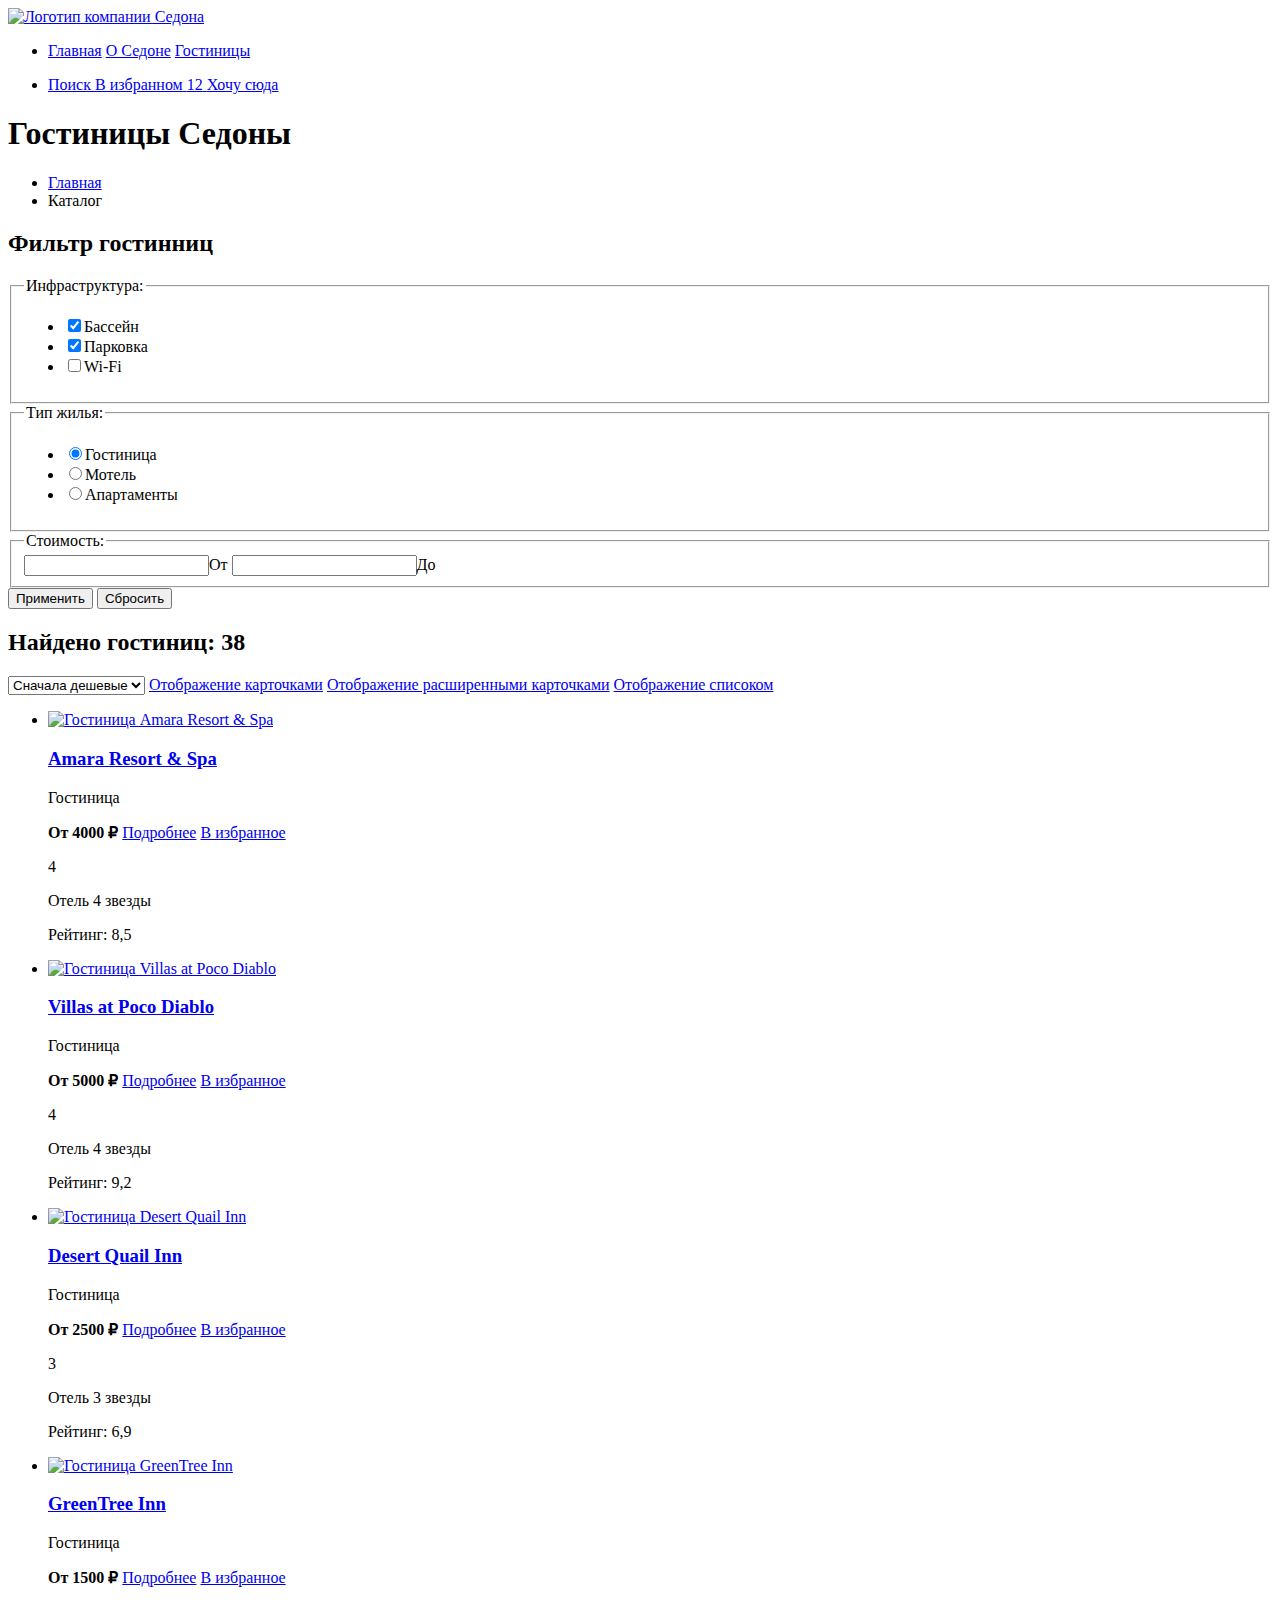
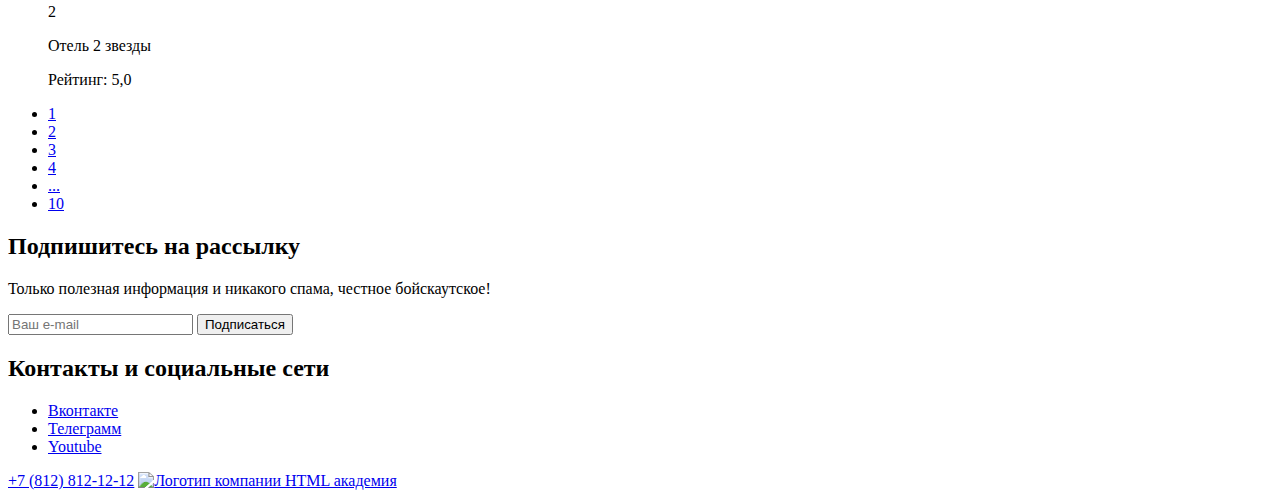
==== catalog.html @ a29f8e2c "Исправление разметки" ====
<!DOCTYPE html>
<html lang="ru">
	<head>
		<meta charset="utf-8">
		<title>Гостиницы Седона</title>
	</head>
	<body>
        <header class="page-header" data-test="header">
			<a href="index.html" class="logo">
				<img src="#" alt="Логотип компании Седона">
            </a>
			<nav class="navigation">
				<ul class="navigation-list">
					<li class="navigation-list">
						<a class="navigation-link active" href="index.html">Главная</a>
						<a class="navigation-link" href="#">О Седоне</a>
						<a class="navigation-link" href="catalog.html">Гостиницы</a>
					</li>
				</ul>

				<ul class="navigation-list">
					<li class="navigation-list">
						<a class="navigation-link" href="#">
							<span class="visually-hidden">Поиск</span>
						</a>
						<a class="navigation-link" href="#">
							<span class="visually-hidden">В избранном</span>
							<span class="count-fav">12</span>
						</a>
						<a class="navigation-link btn" href="#">Хочу сюда</a>
					</li>
				</ul>
			</nav>
		</header>

		<main class="main-inner"  data-test="main">
            <div class="inner-header">
                <h1 class="inner-header-title">Гостиницы Седоны</h1>
                <ul class="breadcrumbs">
                    <li class="breadcrumbs-item">
                        <a class="breadcrumbs-link" href="index.html">Главная</a>
                    </li>
                    <li class="breadcrumbs-item">
                        <a class="breadcrumbs-link">Каталог</a>
                    </li>
                </ul>
            </div>

            <section class="filter" data-test="filter">
                <h2 class="visually-hidden">Фильтр гостинниц</h2>
                <form class="catalog-filter" action="https://echo.htmlacademy.ru/" method="get">
                    <fieldset class="catalog-filter-group">
                        <legend class="catalog-filter-title">Инфраструктура:</legend>
                        <ul class="catalog-filter-list">
                            <li class="catalog-filter-item">
                                <label class="control">
                                    <input type="checkbox" class="control-input" checked name="pool">Бассейн
                                </label>
                            </li>
                            <li class="catalog-filter-item">
                                <label class="control">
                                    <input type="checkbox" class="control-input" checked name="parking">Парковка
                                </label>
                            </li>
                            <li class="catalog-filter-item">
                                <label class="control">
                                    <input type="checkbox" class="control-input"  name="wifi">Wi-Fi
                                </label>
                            </li>
                        </ul>

                    </fieldset>

                    <fieldset class="catalog-filter-group">
                        <legend class="catalog-filter-title">Тип жилья:</legend>
                        <ul class="catalog-filter-list">
                            <li class="catalog-filter-item">
                                <label class="control">
                                    <input type="radio" class="control-input" checked name="type">Гостиница
                                </label>
                            </li>
                            <li class="catalog-filter-item">
                                <label class="control">
                                    <input type="radio" class="control-input" name="type">Мотель
                                </label>
                            </li>
                            <li class="catalog-filter-item">
                                <label class="control">
                                    <input type="radio" class="control-input" name="type">Апартаменты
                                </label>
                            </li>
                        </ul>

                    </fieldset>

                    <fieldset class="catalog-filter-group">
                        <legend class="catalog-filter-title">Стоимость:</legend>
                        <label class="control">
                            <input type="number" class="control-input" name="price_from">От
                        </label>
                        <label class="control">
                            <input type="number" class="control-input" name="price_to">До
                        </label>
                    </fieldset>

                    <button class="btn btn-filter" type="submit">Применить</button>
                    <button class="btn reset" type="reset" >Сбросить</button>
                </form>
            </section>

            <section class="product-list" data-test="catalog">
                <h2>Найдено гостиниц: <span>38</span></h2>
                <select class="sort-product" aria-label="Сортировка">
                    <option value="cheap">Сначала дешевые</option>
                    <option value="expensive">Сначала дорогие</option>
                    <option value="popular">Популярные</option>
                </select>

                <a href="#" class="btn plate"><span class="visually-hidden">Отображение карточками</span></a>
                <a href="#" class="btn plate-list"><span class="visually-hidden">Отображение расширенными карточками</span></a>
                <a href="#" class="btn list"><span class="visually-hidden">Отображение списоком</span></a>


                <ul class="product-list">

                    <li class="product-card">
                        <a class="product-link-image" tabindex="-1" href="#">
                            <img class="product-card-image" src="#" alt="Гостиница Amara Resort & Spa">
                        </a>
                        <a class="product-link-title" tabindex="-1" href="#">
                            <h3 class="product-card-title">Amara Resort & Spa</h3>
                        </a>
                        <p>Гостиница</p>
                        <b class="product-card-price">От 4000 ₽</b>
                        <a class="product-link" href="#">Подробнее</a>
                        <a class="product-link-fav" href="#">В избранное</a>
                        <div class="stars">
                            <p class="star-rating">4</p>
                            <span class="visually-hidden">Отель 4 звезды</span>
                        </div>
                        <p class="card-rating">Рейтинг: 8,5</p>
                    </li>

                    <li class="product-card">
                        <a class="product-link-image" tabindex="-1" href="#">
                            <img class="product-card-image" src="#" alt="Гостиница Villas at Poco Diablo">
                        </a>
                        <a class="product-link-title" tabindex="-1" href="#">
                            <h3 class="product-card-title">Villas at Poco Diablo</h3>
                        </a>
                        <p>Гостиница</p>
                        <b class="product-card-price">От 5000 ₽</b>
                        <a class="product-link" href="#">Подробнее</a>
                        <a class="product-link-fav" href="#">В избранное</a>
                        <div class="stars">
                            <p class="star-rating">4</p>
                            <span class="visually-hidden">Отель 4 звезды</span>
                        </div>
                        <p class="card-rating">Рейтинг: 9,2</p>
                    </li>

                    <li class="product-card">
                        <a class="product-link-image" tabindex="-1" href="#">
                            <img class="product-card-image" src="#" alt="Гостиница Desert Quail Inn">
                        </a>
                        <a class="product-link-title" tabindex="-1" href="#">
                            <h3 class="product-card-title">Desert Quail Inn</h3>
                        </a>
                        <p>Гостиница</p>
                        <b class="product-card-price">От 2500 ₽</b>
                        <a class="product-link" href="#">Подробнее</a>
                        <a class="product-link-fav" href="#">В избранное</a>
                        <div class="stars">
                            <p class="star-rating">3</p>
                            <span class="visually-hidden">Отель 3 звезды</span>
                        </div>
                        <p class="card-rating">Рейтинг: 6,9</p>
                    </li>

                    <li class="product-card">
                        <a class="product-link-image" tabindex="-1" href="#">
                            <img class="product-card-image" src="#" alt="Гостиница GreenTree Inn">
                        </a>
                        <a class="product-link-title" tabindex="-1" href="#">
                            <h3 class="product-card-title">GreenTree Inn</h3>
                        </a>
                        <p>Гостиница</p>
                        <b class="product-card-price">От 1500 ₽</b>
                        <a class="product-link" href="#">Подробнее</a>
                        <a class="product-link-fav" href="#">В избранное</a>
                        <div class="stars">
                            <p class="star-rating">2</p>
                            <span class="visually-hidden">Отель 2 звезды</span>
                        </div>
                        <p class="card-rating">Рейтинг: 5,0</p>
                    </li>

                </ul>

                <ul class="pagination">
                    <li class="pagination-item first-page current">
                        <a class="pagination-link" href="#">1</a>
                    </li>
                    <li class="pagination-item">
                        <a class="pagination-link" href="#">2</a>
                    </li>
                    <li class="pagination-item">
                        <a class="pagination-link" href="#">3</a>
                    </li>
                    <li class="pagination-item">
                        <a class="pagination-link" href="#">4</a>
                    </li>
                    <li class="pagination-item dot">
                        <a class="pagination-link" href="#">...</a>
                    </li>
                    <li class="pagination-item last-page">
                        <a class="pagination-link" href="#">10</a>
                    </li>
                </ul>

            </section>
            <section class="subscribe"  data-test="subscribe">
				<h2 class="subscribe-title">Подпишитесь на рассылку</h2>
				<p class="subscribe-text">Только полезная информация и никакого спама, честное бойскаутское!</p>
				<form action="https://echo.htmlacademy.ru/" class="subscribe-form" method="post">
					<p class="subscribe-form-email">
						<input type="email" name="email" placeholder="Ваш e-mail">
						<button class="btn" type="submit">Подписаться</button>
					</p>
				</form>
			</section>
		</main>
		<footer class="page-footer"  data-test="footer">
			<h2 class="visually-hidden">Контакты и социальные сети</h2>
			<ul class="footer-social-list">
				<li class="footer-social-item">
					<a href="https://vk.com/htmlacademy"><span class="visually-hidden">Вконтакте</span></a>
				</li>
				<li class="footer-social-item">
					<a href="https://t.me/htmlacademy"><span class="visually-hidden">Телеграмм</span></a>
				</li>
				<li class="footer-social-item">
					<a href="https://www.youtube.com/user/htmlacademyru"><span class="visually-hidden">Youtube</span></a>
				</li>
			</ul>
			<a class="footer-phone" href="tel:+78128121212">+7 (812) 812-12-12</a>
			<a class="footer-dev" href="https://htmlacademy.ru/" target="_blank"><img src="logo_company.png" alt="Логотип компании HTML академия"></a>
		</footer>
	</body>
</html>
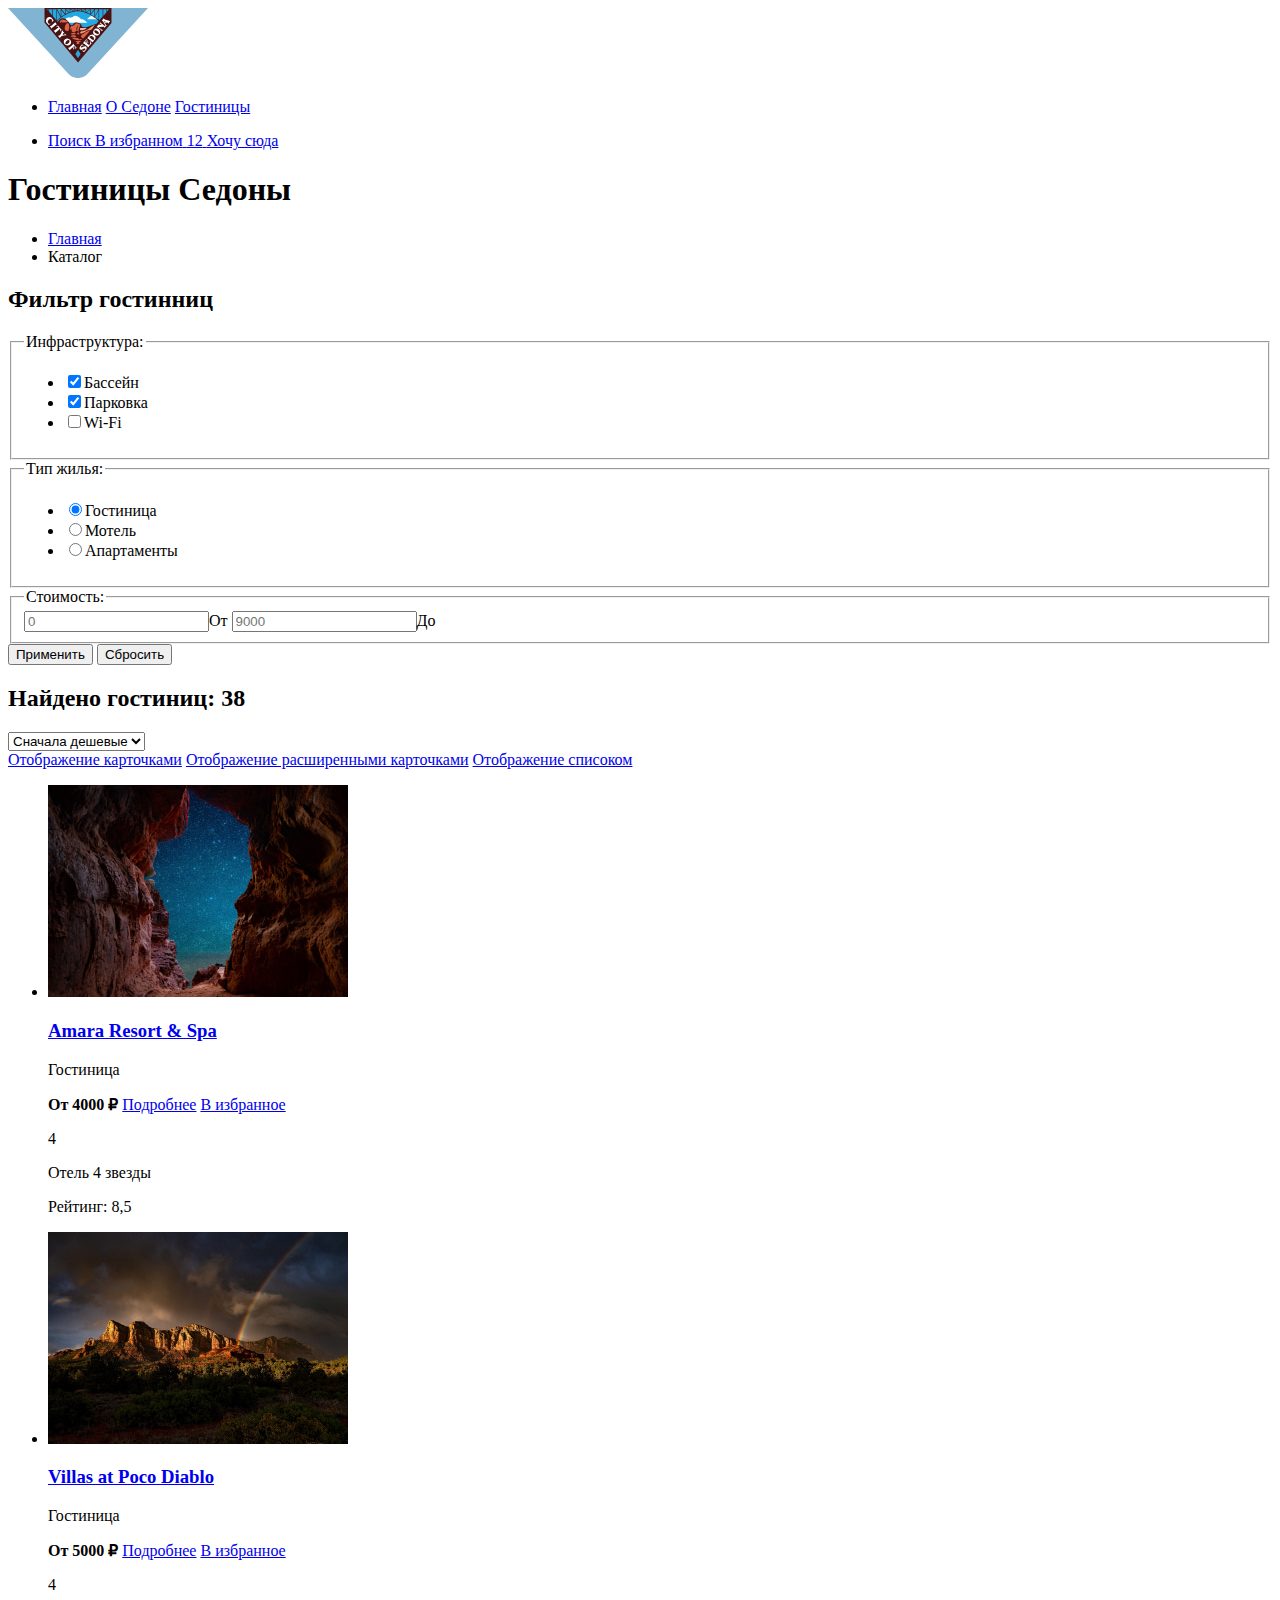
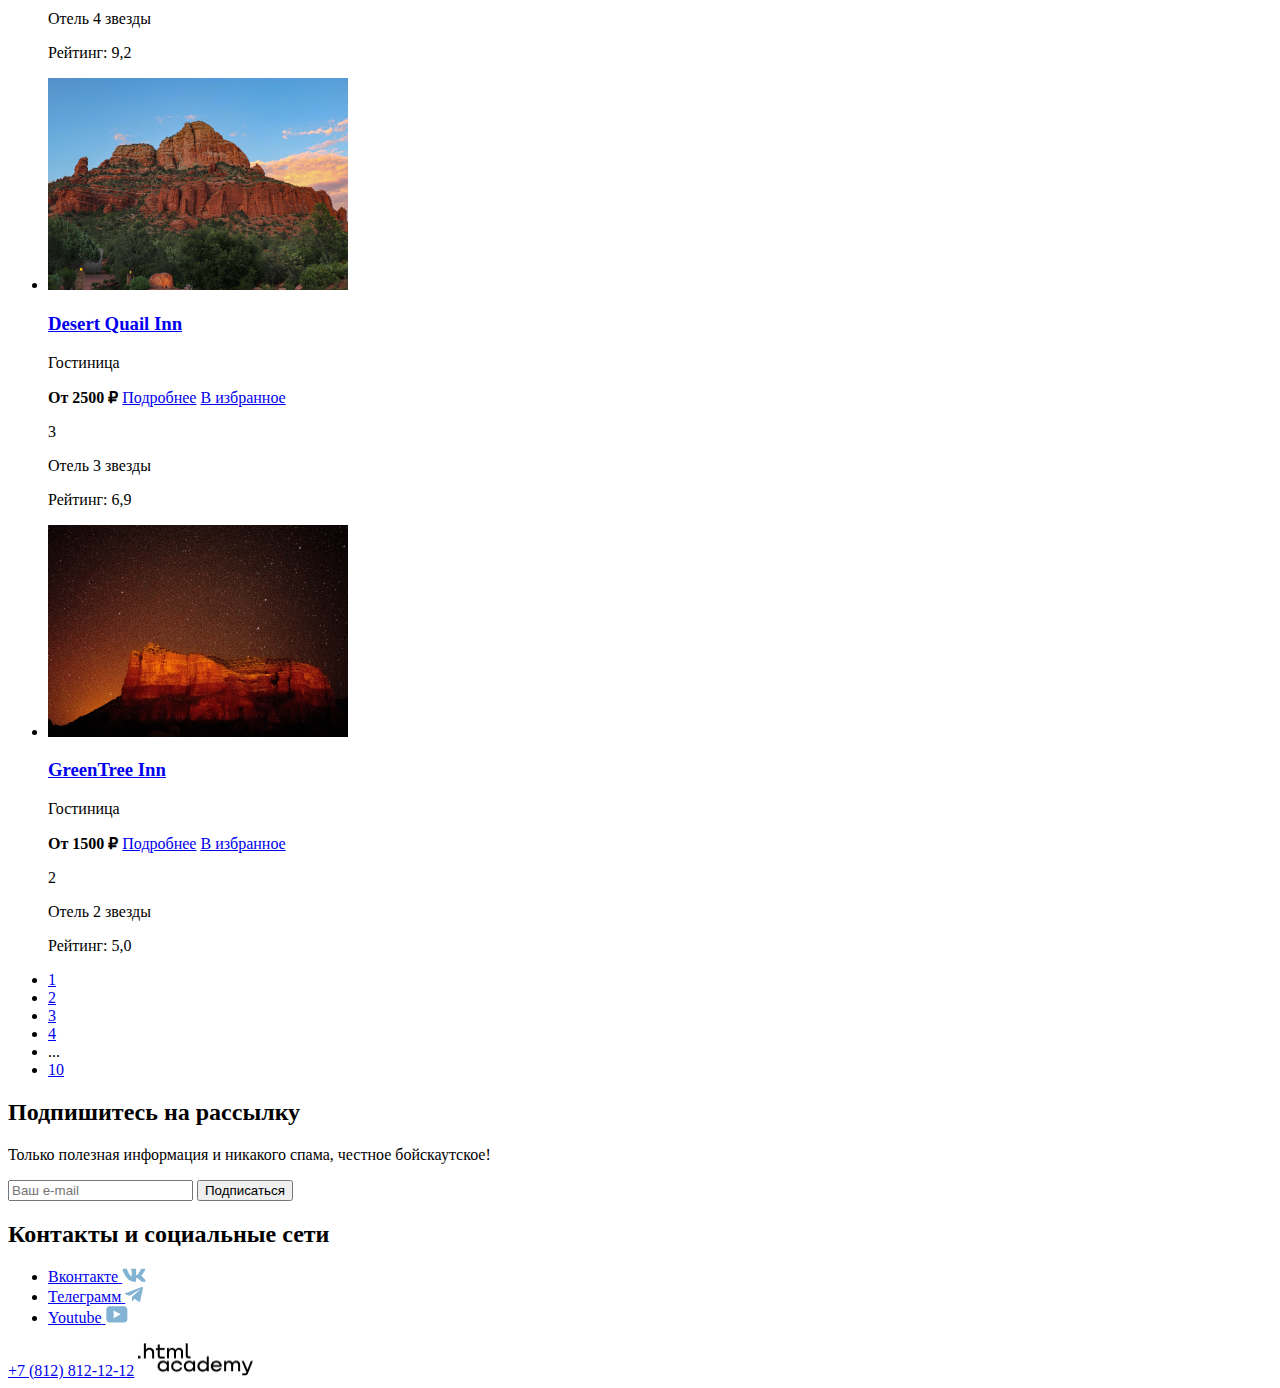
==== commit e8d76d89: "Добавляет графику в проект" ====
--- a/catalog.html
+++ b/catalog.html
@@ -7,14 +7,14 @@
 	<body>
         <header class="page-header" data-test="header">
 			<a href="index.html" class="logo">
-				<img src="#" alt="Логотип компании Седона">
+				<img src="images/logo.svg" width="140" height="70" alt="Логотип компании Седона">
             </a>
 			<nav class="navigation">
 				<ul class="navigation-list">
 					<li class="navigation-list">
 						<a class="navigation-link active" href="index.html">Главная</a>
 						<a class="navigation-link" href="#">О Седоне</a>
-						<a class="navigation-link" href="catalog.html">Гостиницы</a>
+						<a class="navigation-link" aria-current="page" href="catalog.html">Гостиницы</a>
 					</li>
 				</ul>
 
@@ -96,10 +96,10 @@
                     <fieldset class="catalog-filter-group">
                         <legend class="catalog-filter-title">Стоимость:</legend>
                         <label class="control">
-                            <input type="number" class="control-input" name="price_from">От
+                            <input type="number" class="control-input" name="price_from" placeholder="0">От
                         </label>
                         <label class="control">
-                            <input type="number" class="control-input" name="price_to">До
+                            <input type="number" class="control-input" name="price_to" placeholder="9000">До
                         </label>
                     </fieldset>
 
@@ -116,83 +116,86 @@
                     <option value="popular">Популярные</option>
                 </select>
 
-                <a href="#" class="btn plate"><span class="visually-hidden">Отображение карточками</span></a>
-                <a href="#" class="btn plate-list"><span class="visually-hidden">Отображение расширенными карточками</span></a>
-                <a href="#" class="btn list"><span class="visually-hidden">Отображение списоком</span></a>
-
-
-                <ul class="product-list">
-
-                    <li class="product-card">
-                        <a class="product-link-image" tabindex="-1" href="#">
-                            <img class="product-card-image" src="#" alt="Гостиница Amara Resort & Spa">
-                        </a>
-                        <a class="product-link-title" tabindex="-1" href="#">
-                            <h3 class="product-card-title">Amara Resort & Spa</h3>
-                        </a>
-                        <p>Гостиница</p>
-                        <b class="product-card-price">От 4000 ₽</b>
-                        <a class="product-link" href="#">Подробнее</a>
-                        <a class="product-link-fav" href="#">В избранное</a>
+                <div class="catalog-view">
+                    <a href="#" class="btn plate view-selected"><span class="visually-hidden">Отображение карточками</span></a>
+                    <a href="#" class="btn plate-list"><span class="visually-hidden">Отображение расширенными карточками</span></a>
+                    <a href="#" class="btn list"><span class="visually-hidden">Отображение списоком</span></a>
+                </div>
+
+
+
+                <ul class="hotel-list">
+
+                    <li class="hotel-card">
+                        <a class="hotel-link-image" tabindex="-1" href="#">
+                            <img class="hotel-card-image" src="images/hotels/hotel-1.jpg" width="300" height="212" alt="Гостиница Amara Resort & Spa">
+                        </a>
+                        <a class="hotel-link-title" tabindex="-1" href="#">
+                            <h3 class="hotel-card-title">Amara Resort & Spa</h3>
+                        </a>
+                        <p>Гостиница</p>
+                        <b class="hotel-card-price">От 4000 ₽</b>
+                        <a class="hotel-link" href="#">Подробнее</a>
+                        <a class="hotel-link-fav" href="#">В избранное</a>
                         <div class="stars">
                             <p class="star-rating">4</p>
                             <span class="visually-hidden">Отель 4 звезды</span>
                         </div>
-                        <p class="card-rating">Рейтинг: 8,5</p>
-                    </li>
-
-                    <li class="product-card">
-                        <a class="product-link-image" tabindex="-1" href="#">
-                            <img class="product-card-image" src="#" alt="Гостиница Villas at Poco Diablo">
-                        </a>
-                        <a class="product-link-title" tabindex="-1" href="#">
-                            <h3 class="product-card-title">Villas at Poco Diablo</h3>
-                        </a>
-                        <p>Гостиница</p>
-                        <b class="product-card-price">От 5000 ₽</b>
-                        <a class="product-link" href="#">Подробнее</a>
-                        <a class="product-link-fav" href="#">В избранное</a>
+                        <p class="hotel-rating">Рейтинг: 8,5</p>
+                    </li>
+
+                    <li class="hotel-card">
+                        <a class="hotel-link-image" tabindex="-1" href="#">
+                            <img class="hotel-card-image" src="images/hotels/hotel-2.jpg" width="300" height="212" alt="Гостиница Villas at Poco Diablo">
+                        </a>
+                        <a class="hotel-link-title" tabindex="-1" href="#">
+                            <h3 class="hotel-card-title">Villas at Poco Diablo</h3>
+                        </a>
+                        <p>Гостиница</p>
+                        <b class="hotel-card-price">От 5000 ₽</b>
+                        <a class="hotel-link" href="#">Подробнее</a>
+                        <a class="hotel-link-fav" href="#">В избранное</a>
                         <div class="stars">
                             <p class="star-rating">4</p>
                             <span class="visually-hidden">Отель 4 звезды</span>
                         </div>
-                        <p class="card-rating">Рейтинг: 9,2</p>
-                    </li>
-
-                    <li class="product-card">
-                        <a class="product-link-image" tabindex="-1" href="#">
-                            <img class="product-card-image" src="#" alt="Гостиница Desert Quail Inn">
-                        </a>
-                        <a class="product-link-title" tabindex="-1" href="#">
-                            <h3 class="product-card-title">Desert Quail Inn</h3>
-                        </a>
-                        <p>Гостиница</p>
-                        <b class="product-card-price">От 2500 ₽</b>
-                        <a class="product-link" href="#">Подробнее</a>
-                        <a class="product-link-fav" href="#">В избранное</a>
+                        <p class="hotel-rating">Рейтинг: 9,2</p>
+                    </li>
+
+                    <li class="hotel-card">
+                        <a class="hotel-link-image" tabindex="-1" href="#">
+                            <img class="hotel-card-image" src="images/hotels/hotel-3.jpg" width="300" height="212" alt="Гостиница Desert Quail Inn">
+                        </a>
+                        <a class="hotel-link-title" tabindex="-1" href="#">
+                            <h3 class="hotel-card-title">Desert Quail Inn</h3>
+                        </a>
+                        <p>Гостиница</p>
+                        <b class="hotel-card-price">От 2500 ₽</b>
+                        <a class="hotel-link" href="#">Подробнее</a>
+                        <a class="hotel-link-fav" href="#">В избранное</a>
                         <div class="stars">
                             <p class="star-rating">3</p>
                             <span class="visually-hidden">Отель 3 звезды</span>
                         </div>
-                        <p class="card-rating">Рейтинг: 6,9</p>
-                    </li>
-
-                    <li class="product-card">
-                        <a class="product-link-image" tabindex="-1" href="#">
-                            <img class="product-card-image" src="#" alt="Гостиница GreenTree Inn">
-                        </a>
-                        <a class="product-link-title" tabindex="-1" href="#">
-                            <h3 class="product-card-title">GreenTree Inn</h3>
-                        </a>
-                        <p>Гостиница</p>
-                        <b class="product-card-price">От 1500 ₽</b>
-                        <a class="product-link" href="#">Подробнее</a>
-                        <a class="product-link-fav" href="#">В избранное</a>
+                        <p class="hotel-rating">Рейтинг: 6,9</p>
+                    </li>
+
+                    <li class="hotel-card">
+                        <a class="hotel-link-image" tabindex="-1" href="#">
+                            <img class="hotel-card-image" src="images/hotels/hotel-4.jpg" width="300" height="212" alt="Гостиница GreenTree Inn">
+                        </a>
+                        <a class="hotel-link-title" tabindex="-1" href="#">
+                            <h3 class="hotel-card-title">GreenTree Inn</h3>
+                        </a>
+                        <p>Гостиница</p>
+                        <b class="hotel-card-price">От 1500 ₽</b>
+                        <a class="hotel-link" href="#">Подробнее</a>
+                        <a class="hotel-link-fav" href="#">В избранное</a>
                         <div class="stars">
                             <p class="star-rating">2</p>
                             <span class="visually-hidden">Отель 2 звезды</span>
                         </div>
-                        <p class="card-rating">Рейтинг: 5,0</p>
+                        <p class="hotel-rating">Рейтинг: 5,0</p>
                     </li>
 
                 </ul>
@@ -211,7 +214,7 @@
                         <a class="pagination-link" href="#">4</a>
                     </li>
                     <li class="pagination-item dot">
-                        <a class="pagination-link" href="#">...</a>
+                        <a class="pagination-link" tabindex="-1">...</a>
                     </li>
                     <li class="pagination-item last-page">
                         <a class="pagination-link" href="#">10</a>
@@ -223,28 +226,39 @@
 				<h2 class="subscribe-title">Подпишитесь на рассылку</h2>
 				<p class="subscribe-text">Только полезная информация и никакого спама, честное бойскаутское!</p>
 				<form action="https://echo.htmlacademy.ru/" class="subscribe-form" method="post">
-					<p class="subscribe-form-email">
+					<label class="subscribe-form-email">
 						<input type="email" name="email" placeholder="Ваш e-mail">
-						<button class="btn" type="submit">Подписаться</button>
-					</p>
+                    </label>
+                    <button class="btn" type="submit">Подписаться</button>
 				</form>
 			</section>
 		</main>
 		<footer class="page-footer"  data-test="footer">
 			<h2 class="visually-hidden">Контакты и социальные сети</h2>
-			<ul class="footer-social-list">
-				<li class="footer-social-item">
-					<a href="https://vk.com/htmlacademy"><span class="visually-hidden">Вконтакте</span></a>
+			<ul class="social-list">
+				<li class="social-item">
+					<a href="https://vk.com/htmlacademy">
+                        <span class="visually-hidden">Вконтакте</span>
+                        <img src="images/vk.svg" width="24" height="14">
+                    </a>
 				</li>
-				<li class="footer-social-item">
-					<a href="https://t.me/htmlacademy"><span class="visually-hidden">Телеграмм</span></a>
+				<li class="social-item">
+					<a href="https://t.me/htmlacademy">
+                        <span class="visually-hidden">Телеграмм</span>
+                        <img src="images/tg.svg" width="18" height="16">
+                    </a>
 				</li>
-				<li class="footer-social-item">
-					<a href="https://www.youtube.com/user/htmlacademyru"><span class="visually-hidden">Youtube</span></a>
+				<li class="social-item">
+					<a href="https://www.youtube.com/user/htmlacademyru">
+                        <span class="visually-hidden">Youtube</span>
+                        <img src="images/yt.svg" width="22" height="17">
+                    </a>
 				</li>
 			</ul>
-			<a class="footer-phone" href="tel:+78128121212">+7 (812) 812-12-12</a>
-			<a class="footer-dev" href="https://htmlacademy.ru/" target="_blank"><img src="logo_company.png" alt="Логотип компании HTML академия"></a>
+			<a class="phone" href="tel:+78128121212">+7 (812) 812-12-12</a>
+			<a class="dev-company" href="https://htmlacademy.ru/" target="_blank">
+                <img src="images/academy-logo.png" width="115" height="33" alt="Логотип компании HTML академия">
+            </a>
 		</footer>
 	</body>
 </html>
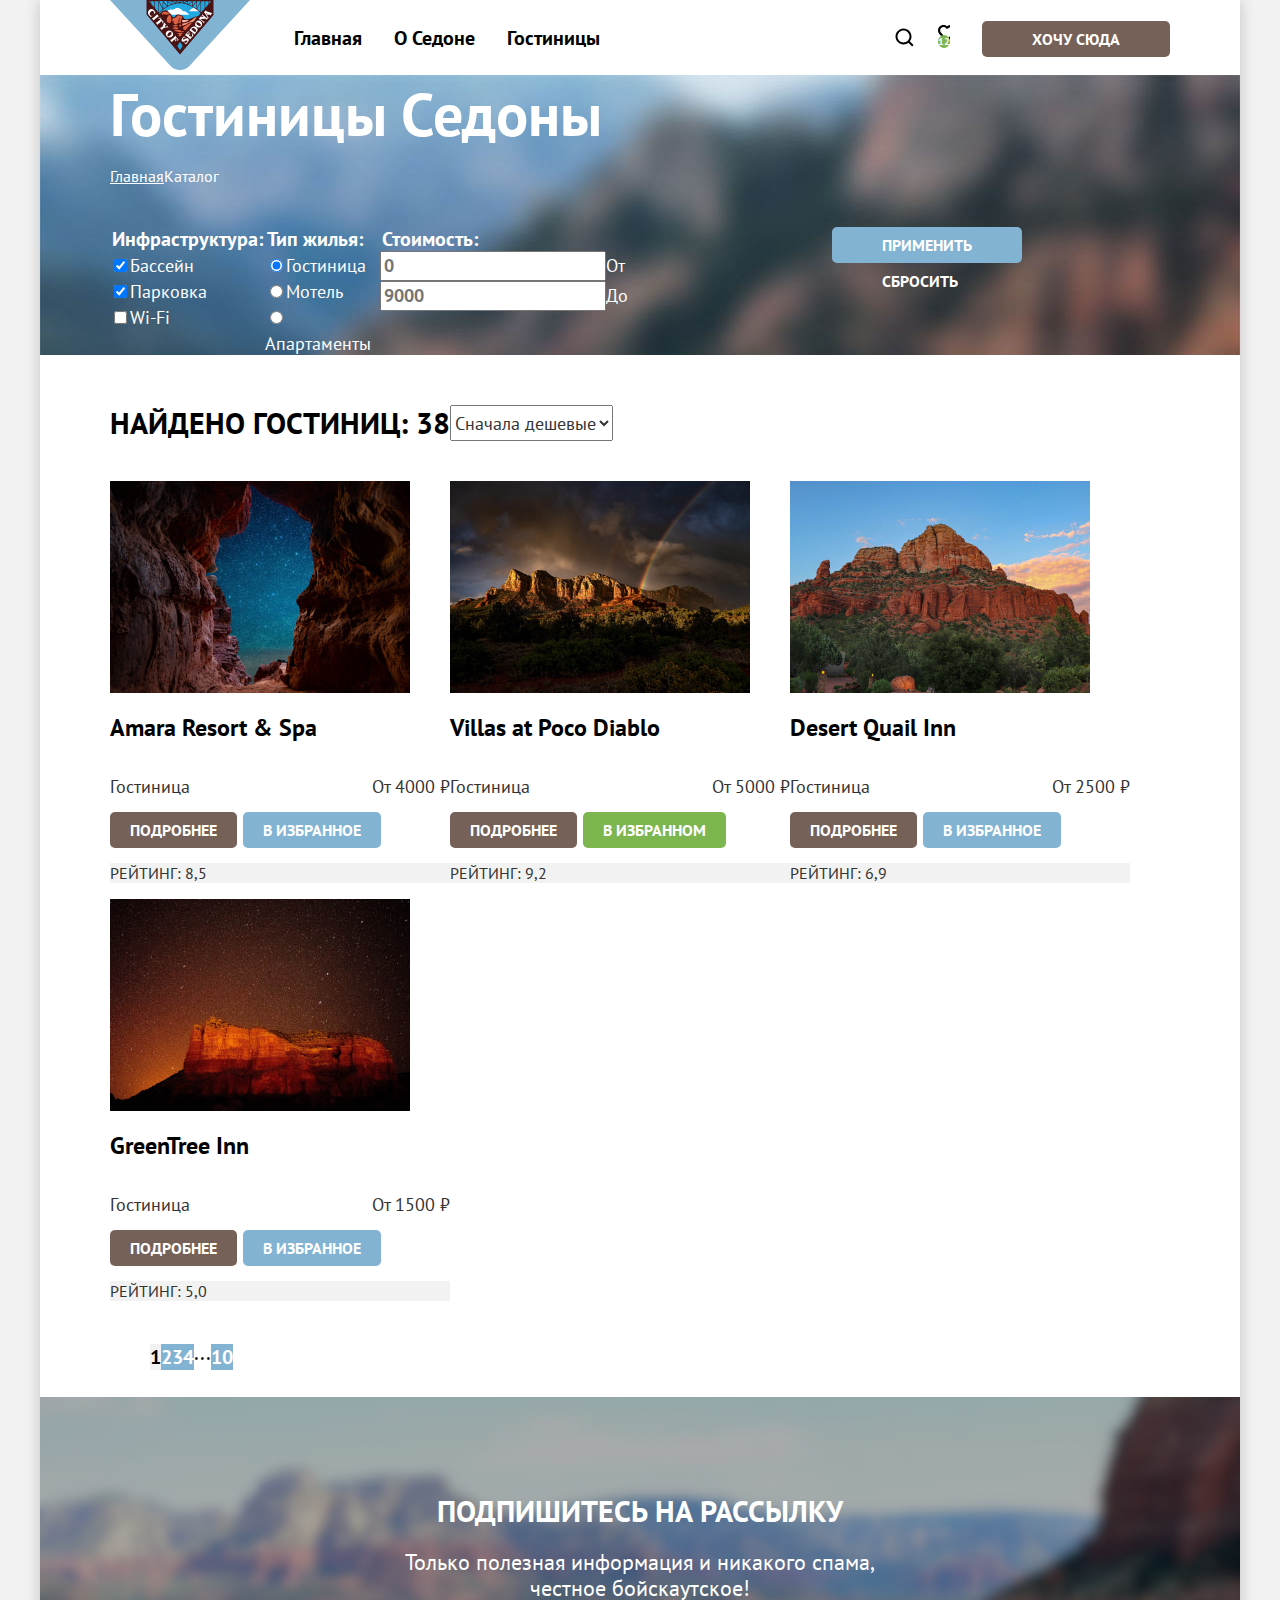
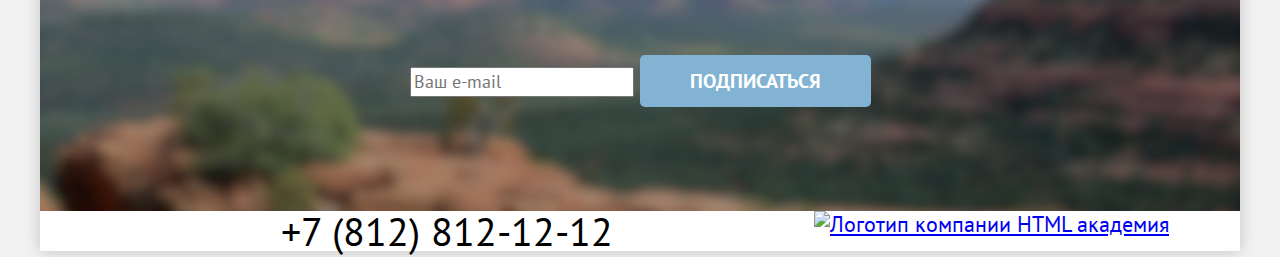
==== commit 6ab468c6: "Начальная сетка страницы каталога" ====
--- a/catalog.html
+++ b/catalog.html
@@ -3,262 +3,290 @@
 	<head>
 		<meta charset="utf-8">
 		<title>Гостиницы Седона</title>
+		<link rel="stylesheet" href="styles/styles.css">
 	</head>
 	<body>
-        <header class="page-header" data-test="header">
-			<a href="index.html" class="logo">
-				<img src="images/logo.svg" width="140" height="70" alt="Логотип компании Седона">
-            </a>
-			<nav class="navigation">
-				<ul class="navigation-list">
-					<li class="navigation-list">
-						<a class="navigation-link active" href="index.html">Главная</a>
-						<a class="navigation-link" href="#">О Седоне</a>
-						<a class="navigation-link" aria-current="page" href="catalog.html">Гостиницы</a>
-					</li>
-				</ul>
-
-				<ul class="navigation-list">
-					<li class="navigation-list">
-						<a class="navigation-link" href="#">
-							<span class="visually-hidden">Поиск</span>
-						</a>
-						<a class="navigation-link" href="#">
-							<span class="visually-hidden">В избранном</span>
-							<span class="count-fav">12</span>
-						</a>
-						<a class="navigation-link btn" href="#">Хочу сюда</a>
-					</li>
-				</ul>
-			</nav>
-		</header>
-
-		<main class="main-inner"  data-test="main">
-            <div class="inner-header">
-                <h1 class="inner-header-title">Гостиницы Седоны</h1>
-                <ul class="breadcrumbs">
-                    <li class="breadcrumbs-item">
-                        <a class="breadcrumbs-link" href="index.html">Главная</a>
-                    </li>
-                    <li class="breadcrumbs-item">
-                        <a class="breadcrumbs-link">Каталог</a>
-                    </li>
-                </ul>
-            </div>
-
-            <section class="filter" data-test="filter">
-                <h2 class="visually-hidden">Фильтр гостинниц</h2>
-                <form class="catalog-filter" action="https://echo.htmlacademy.ru/" method="get">
-                    <fieldset class="catalog-filter-group">
-                        <legend class="catalog-filter-title">Инфраструктура:</legend>
-                        <ul class="catalog-filter-list">
-                            <li class="catalog-filter-item">
-                                <label class="control">
-                                    <input type="checkbox" class="control-input" checked name="pool">Бассейн
-                                </label>
-                            </li>
-                            <li class="catalog-filter-item">
-                                <label class="control">
-                                    <input type="checkbox" class="control-input" checked name="parking">Парковка
-                                </label>
-                            </li>
-                            <li class="catalog-filter-item">
-                                <label class="control">
-                                    <input type="checkbox" class="control-input"  name="wifi">Wi-Fi
-                                </label>
-                            </li>
-                        </ul>
-
-                    </fieldset>
-
-                    <fieldset class="catalog-filter-group">
-                        <legend class="catalog-filter-title">Тип жилья:</legend>
-                        <ul class="catalog-filter-list">
-                            <li class="catalog-filter-item">
-                                <label class="control">
-                                    <input type="radio" class="control-input" checked name="type">Гостиница
-                                </label>
-                            </li>
-                            <li class="catalog-filter-item">
-                                <label class="control">
-                                    <input type="radio" class="control-input" name="type">Мотель
-                                </label>
-                            </li>
-                            <li class="catalog-filter-item">
-                                <label class="control">
-                                    <input type="radio" class="control-input" name="type">Апартаменты
-                                </label>
-                            </li>
-                        </ul>
-
-                    </fieldset>
-
-                    <fieldset class="catalog-filter-group">
-                        <legend class="catalog-filter-title">Стоимость:</legend>
-                        <label class="control">
-                            <input type="number" class="control-input" name="price_from" placeholder="0">От
-                        </label>
-                        <label class="control">
-                            <input type="number" class="control-input" name="price_to" placeholder="9000">До
-                        </label>
-                    </fieldset>
-
-                    <button class="btn btn-filter" type="submit">Применить</button>
-                    <button class="btn reset" type="reset" >Сбросить</button>
-                </form>
-            </section>
-
-            <section class="product-list" data-test="catalog">
-                <h2>Найдено гостиниц: <span>38</span></h2>
-                <select class="sort-product" aria-label="Сортировка">
-                    <option value="cheap">Сначала дешевые</option>
-                    <option value="expensive">Сначала дорогие</option>
-                    <option value="popular">Популярные</option>
-                </select>
-
-                <div class="catalog-view">
-                    <a href="#" class="btn plate view-selected"><span class="visually-hidden">Отображение карточками</span></a>
-                    <a href="#" class="btn plate-list"><span class="visually-hidden">Отображение расширенными карточками</span></a>
-                    <a href="#" class="btn list"><span class="visually-hidden">Отображение списоком</span></a>
-                </div>
-
-
-
-                <ul class="hotel-list">
-
-                    <li class="hotel-card">
-                        <a class="hotel-link-image" tabindex="-1" href="#">
-                            <img class="hotel-card-image" src="images/hotels/hotel-1.jpg" width="300" height="212" alt="Гостиница Amara Resort & Spa">
-                        </a>
-                        <a class="hotel-link-title" tabindex="-1" href="#">
-                            <h3 class="hotel-card-title">Amara Resort & Spa</h3>
-                        </a>
-                        <p>Гостиница</p>
-                        <b class="hotel-card-price">От 4000 ₽</b>
-                        <a class="hotel-link" href="#">Подробнее</a>
-                        <a class="hotel-link-fav" href="#">В избранное</a>
-                        <div class="stars">
-                            <p class="star-rating">4</p>
-                            <span class="visually-hidden">Отель 4 звезды</span>
-                        </div>
-                        <p class="hotel-rating">Рейтинг: 8,5</p>
-                    </li>
-
-                    <li class="hotel-card">
-                        <a class="hotel-link-image" tabindex="-1" href="#">
-                            <img class="hotel-card-image" src="images/hotels/hotel-2.jpg" width="300" height="212" alt="Гостиница Villas at Poco Diablo">
-                        </a>
-                        <a class="hotel-link-title" tabindex="-1" href="#">
-                            <h3 class="hotel-card-title">Villas at Poco Diablo</h3>
-                        </a>
-                        <p>Гостиница</p>
-                        <b class="hotel-card-price">От 5000 ₽</b>
-                        <a class="hotel-link" href="#">Подробнее</a>
-                        <a class="hotel-link-fav" href="#">В избранное</a>
-                        <div class="stars">
-                            <p class="star-rating">4</p>
-                            <span class="visually-hidden">Отель 4 звезды</span>
-                        </div>
-                        <p class="hotel-rating">Рейтинг: 9,2</p>
-                    </li>
-
-                    <li class="hotel-card">
-                        <a class="hotel-link-image" tabindex="-1" href="#">
-                            <img class="hotel-card-image" src="images/hotels/hotel-3.jpg" width="300" height="212" alt="Гостиница Desert Quail Inn">
-                        </a>
-                        <a class="hotel-link-title" tabindex="-1" href="#">
-                            <h3 class="hotel-card-title">Desert Quail Inn</h3>
-                        </a>
-                        <p>Гостиница</p>
-                        <b class="hotel-card-price">От 2500 ₽</b>
-                        <a class="hotel-link" href="#">Подробнее</a>
-                        <a class="hotel-link-fav" href="#">В избранное</a>
-                        <div class="stars">
-                            <p class="star-rating">3</p>
-                            <span class="visually-hidden">Отель 3 звезды</span>
-                        </div>
-                        <p class="hotel-rating">Рейтинг: 6,9</p>
-                    </li>
-
-                    <li class="hotel-card">
-                        <a class="hotel-link-image" tabindex="-1" href="#">
-                            <img class="hotel-card-image" src="images/hotels/hotel-4.jpg" width="300" height="212" alt="Гостиница GreenTree Inn">
-                        </a>
-                        <a class="hotel-link-title" tabindex="-1" href="#">
-                            <h3 class="hotel-card-title">GreenTree Inn</h3>
-                        </a>
-                        <p>Гостиница</p>
-                        <b class="hotel-card-price">От 1500 ₽</b>
-                        <a class="hotel-link" href="#">Подробнее</a>
-                        <a class="hotel-link-fav" href="#">В избранное</a>
-                        <div class="stars">
-                            <p class="star-rating">2</p>
-                            <span class="visually-hidden">Отель 2 звезды</span>
-                        </div>
-                        <p class="hotel-rating">Рейтинг: 5,0</p>
-                    </li>
-
-                </ul>
-
-                <ul class="pagination">
-                    <li class="pagination-item first-page current">
-                        <a class="pagination-link" href="#">1</a>
-                    </li>
-                    <li class="pagination-item">
-                        <a class="pagination-link" href="#">2</a>
-                    </li>
-                    <li class="pagination-item">
-                        <a class="pagination-link" href="#">3</a>
-                    </li>
-                    <li class="pagination-item">
-                        <a class="pagination-link" href="#">4</a>
-                    </li>
-                    <li class="pagination-item dot">
-                        <a class="pagination-link" tabindex="-1">...</a>
-                    </li>
-                    <li class="pagination-item last-page">
-                        <a class="pagination-link" href="#">10</a>
-                    </li>
-                </ul>
-
-            </section>
-            <section class="subscribe"  data-test="subscribe">
-				<h2 class="subscribe-title">Подпишитесь на рассылку</h2>
-				<p class="subscribe-text">Только полезная информация и никакого спама, честное бойскаутское!</p>
-				<form action="https://echo.htmlacademy.ru/" class="subscribe-form" method="post">
-					<label class="subscribe-form-email">
-						<input type="email" name="email" placeholder="Ваш e-mail">
-                    </label>
-                    <button class="btn" type="submit">Подписаться</button>
-				</form>
-			</section>
-		</main>
-		<footer class="page-footer"  data-test="footer">
-			<h2 class="visually-hidden">Контакты и социальные сети</h2>
-			<ul class="social-list">
-				<li class="social-item">
-					<a href="https://vk.com/htmlacademy">
-                        <span class="visually-hidden">Вконтакте</span>
-                        <img src="images/vk.svg" width="24" height="14">
-                    </a>
-				</li>
-				<li class="social-item">
-					<a href="https://t.me/htmlacademy">
-                        <span class="visually-hidden">Телеграмм</span>
-                        <img src="images/tg.svg" width="18" height="16">
-                    </a>
-				</li>
-				<li class="social-item">
-					<a href="https://www.youtube.com/user/htmlacademyru">
-                        <span class="visually-hidden">Youtube</span>
-                        <img src="images/yt.svg" width="22" height="17">
-                    </a>
-				</li>
-			</ul>
-			<a class="phone" href="tel:+78128121212">+7 (812) 812-12-12</a>
-			<a class="dev-company" href="https://htmlacademy.ru/" target="_blank">
-                <img src="images/academy-logo.png" width="115" height="33" alt="Логотип компании HTML академия">
-            </a>
-		</footer>
+		<div class="wrapper">
+			<header class="page-header" data-test="header">
+				<nav class="navigation"></nav>
+					<a href="index.html" aria-current="page" class="logo">
+						<img src="images/logo.svg" width="140" height="70" alt="Логотип компании Седона, мост и горы обрамленные в перевернутый треугольник">
+					</a>
+
+					<ul class="navigation-list">
+						<li class="navigation-item">
+							<a class="navigation-link active" aria-current="page" href="index.html">Главная</a>
+						</li>
+						<li class="navigation-item">
+							<a class="navigation-link" href="#">О Седоне</a>
+						</li>
+						<li class="navigation-item">
+							<a class="navigation-link" href="catalog.html">Гостиницы</a>
+						</li>
+					</ul>
+
+					<ul class="navigation-list navigation-user">
+						<li class="navigation-item-user navigation-search-icon">
+							<a class="navigation-link " href="#">
+								<span class="visually-hidden">Поиск</span>
+							</a>
+						</li>
+						<li class="navigation-item-user">
+							<a class="navigation-link navigation-favorite-icon" href="#">
+								<span class="visually-hidden">Гостиниц в избранном</span>
+								<span class="count-favorite">12</span>
+							</a>
+						</li>
+						<li class="navigation-item-user navigation-btn">
+							<a class="btn btn-basic" href="#">Хочу сюда</a>
+						</li>
+					</ul>
+
+				</nav>
+			</header>
+
+			<main class="main-inner main-container"  data-test="main">
+
+				<div class="inner-header">
+					<div class="container">
+						<h1 class="inner-header-title">Гостиницы Седоны</h1>
+						<ul class="breadcrumbs">
+							<li class="breadcrumbs-item">
+								<a class="breadcrumbs-link" href="index.html">Главная</a>
+							</li>
+							<li class="breadcrumbs-item">
+								<a class="breadcrumbs-link">Каталог</a>
+							</li>
+						</ul>
+
+						<section class="filter" data-test="filter">
+							<h2 class="visually-hidden">Фильтр гостиниц</h2>
+							<form class="catalog-filter" action="https://echo.htmlacademy.ru/" method="get">
+								<div class="filter-list">
+									<fieldset class="catalog-filter-group">
+										<legend class="catalog-filter-title">Инфраструктура:</legend>
+										<ul class="catalog-filter-list">
+											<li class="catalog-filter-item">
+												<label class="control">
+													<input type="checkbox" class="control-input" checked name="pool">Бассейн
+												</label>
+											</li>
+											<li class="catalog-filter-item">
+												<label class="control">
+													<input type="checkbox" class="control-input" checked name="parking">Парковка
+												</label>
+											</li>
+											<li class="catalog-filter-item">
+												<label class="control">
+													<input type="checkbox" class="control-input"  name="wifi">Wi-Fi
+												</label>
+											</li>
+										</ul>
+
+									</fieldset>
+
+									<fieldset class="catalog-filter-group">
+										<legend class="catalog-filter-title">Тип жилья:</legend>
+										<ul class="catalog-filter-list">
+											<li class="catalog-filter-item">
+												<label class="control">
+													<input type="radio" class="control-input" checked name="type">Гостиница
+												</label>
+											</li>
+											<li class="catalog-filter-item">
+												<label class="control">
+													<input type="radio" class="control-input" name="type">Мотель
+												</label>
+											</li>
+											<li class="catalog-filter-item">
+												<label class="control">
+													<input type="radio" class="control-input" name="type">Апартаменты
+												</label>
+											</li>
+										</ul>
+
+									</fieldset>
+
+									<fieldset class="catalog-filter-group">
+										<legend class="catalog-filter-title">Стоимость:</legend>
+										<label class="control">
+											<input type="number" class="control-input price-filter" name="price_from" placeholder="0">От
+										</label>
+										<label class="control">
+											<input type="number" class="control-input price-filter" name="price_to" placeholder="9000">До
+										</label>
+									</fieldset>
+									<div class="filter-control">
+										<button class="btn btn-second" type="submit">Применить</button>
+										<button class="btn btn-inline" type="reset" >Сбросить</button>
+									</div>
+								</div>
+
+							</form>
+						</section>
+					</div>
+				</div>
+
+				<section class="product-list" data-test="catalog">
+					<div class="container">
+						<div class="active-catalog">
+							<h2 class="title-section">Найдено гостиниц: <span>38</span></h2>
+							<select class="select sort-product" aria-label="Сортировка">
+								<option value="cheap">Сначала дешевые</option>
+								<option value="expensive">Сначала дорогие</option>
+								<option value="popular">Популярные</option>
+							</select>
+
+							<div class="catalog-view">
+								<a href="#" class="btn plate view-selected"><span class="visually-hidden">Отображение карточками</span></a>
+								<a href="#" class="btn plate-list"><span class="visually-hidden">Отображение расширенными карточками</span></a>
+								<a href="#" class="btn list"><span class="visually-hidden">Отображение списком</span></a>
+							</div>
+						</div>
+
+						<ul class="hotel-list">
+
+							<li class="hotel-card">
+								<a class="hotel-link-image" tabindex="-1" href="#">
+									<img class="hotel-card-image" src="images/hotels/hotel-1.jpg" width="300" height="212" alt="вид на звездное небо через проход в пещеру">
+								</a>
+								<a class="hotel-link-title" tabindex="-1" href="#">
+									<h3 class="hotel-card-title">Amara Resort & Spa</h3>
+								</a>
+								<div class="hotel-info">
+									<p class="type-hotel">Гостиница</p>
+									<p class="hotel-card-price">От 4000 ₽</p>
+								</div>
+								<a class="btn btn-basic btn-card" href="#">Подробнее</a>
+								<a class="btn btn-second btn-card" href="#">В избранное</a>
+								<p class="stars">
+									<span class="visually-hidden">Отель 4 звезды</span>
+								</p>
+								<p class="hotel-rating">Рейтинг: 8,5</p>
+							</li>
+
+							<li class="hotel-card">
+								<a class="hotel-link-image" tabindex="-1" href="#">
+									<img class="hotel-card-image" src="images/hotels/hotel-2.jpg" width="300" height="212" alt="Высокие горы вдалике после дождя на фоне радуги">
+								</a>
+								<a class="hotel-link-title" tabindex="-1" href="#">
+									<h3 class="hotel-card-title">Villas at Poco Diablo</h3>
+								</a>
+								<div class="hotel-info">
+									<p class="type-hotel">Гостиница</p>
+									<p class="hotel-card-price">От 5000 ₽</p>
+								</div>
+								<a class="btn btn-basic btn-card" href="#">Подробнее</a>
+								<a class="btn btn-select btn-card" href="#">В избранном</a>
+								<p class="stars">
+									<span class="visually-hidden">Отель 4 звезды</span>
+								</p>
+								<p class="hotel-rating">Рейтинг: 9,2</p>
+							</li>
+
+							<li class="hotel-card">
+								<a class="hotel-link-image" tabindex="-1" href="#">
+									<img class="hotel-card-image" src="images/hotels/hotel-3.jpg" width="300" height="212" alt="Горный хребет в солнечную погоду">
+								</a>
+								<a class="hotel-link-title" tabindex="-1" href="#">
+									<h3 class="hotel-card-title">Desert Quail Inn</h3>
+								</a>
+								<div class="hotel-info">
+									<p class="type-hotel">Гостиница</p>
+									<p class="hotel-card-price">От 2500 ₽</p>
+								</div>
+								<a class="btn btn-basic btn-card" href="#">Подробнее</a>
+								<a class="btn btn-second btn-card" href="#">В избранное</a>
+
+								<p class="stars">
+									<span class="visually-hidden">Отель 3 звезды</span>
+								</p>
+								<p class="hotel-rating">Рейтинг: 6,9</p>
+							</li>
+
+							<li class="hotel-card">
+								<a class="hotel-link-image" tabindex="-1" href="#">
+									<img class="hotel-card-image" src="images/hotels/hotel-4.jpg" width="300" height="212" alt="Горный хребет на фоне звездного неба">
+								</a>
+								<a class="hotel-link-title" tabindex="-1" href="#">
+									<h3 class="hotel-card-title">GreenTree Inn</h3>
+								</a>
+								<div class="hotel-info">
+									<p class="type-hotel">Гостиница</p>
+									<p class="hotel-card-price">От 1500 ₽</p>
+								</div>
+								<a class="btn btn-basic btn-card" href="#">Подробнее</a>
+								<a class="btn btn-second btn-card" href="#">В избранное</a>
+								<p class="stars">
+									<span class="visually-hidden">Отель 2 звезды</span>
+								</p>
+								<p class="hotel-rating">Рейтинг: 5,0</p>
+							</li>
+
+						</ul>
+
+						<ul class="pagination">
+							<li class="pagination-item first-page">
+								<a class="pagination-link current" href="#">1</a>
+							</li>
+							<li class="pagination-item">
+								<a class="pagination-link" href="#">2</a>
+							</li>
+							<li class="pagination-item">
+								<a class="pagination-link" href="#">3</a>
+							</li>
+							<li class="pagination-item">
+								<a class="pagination-link" href="#">4</a>
+							</li>
+							<li class="pagination-item dot">
+								<a class="pagination-link-dot" tabindex="-1">...</a>
+							</li>
+							<li class="pagination-item last-page">
+								<a class="pagination-link" href="#">10</a>
+							</li>
+						</ul>
+					</div>
+				</section>
+
+			</main>
+			<footer class="page-footer"  data-test="footer">
+				<section class="subscribe"  data-test="subscribe">
+					<h2 class="title-section subscribe-title">Подпишитесь на рассылку</h2>
+					<p class="subscribe-text">Только полезная информация и никакого спама, честное бойскаутское!</p>
+					<form action="https://echo.htmlacademy.ru/" class="subscribe-form" method="post">
+						<label class="subscribe-form-email">
+							<input class="control-input" type="email" name="email" placeholder="Ваш e-mail">
+							<span class="visually-hidden">Ваш e-mail</span>
+						</label>
+						<button class="btn btn-second btn-big" type="submit">Подписаться</button>
+					</form>
+				</section>
+				<section class="footer-contacts">
+					<h2 class="visually-hidden">Контакты и социальные сети</h2>
+					<ul class="social-list">
+						<li class="social-item social-item-vk">
+							<a href="https://vk.com/htmlacademy">
+								<span class="visually-hidden">Вконтакте</span>
+							</a>
+						</li>
+						<li class="social-item social-item-tg">
+							<a href="https://t.me/htmlacademy">
+								<span class="visually-hidden">Телеграмм</span>
+							</a>
+						</li>
+						<li class="social-item social-item-yt">
+							<a href="https://www.youtube.com/user/htmlacademyru">
+								<span class="visually-hidden">Youtube</span>
+							</a>
+						</li>
+					</ul>
+					<a class="phone-footer" href="tel:+78128121212">+7 (812) 812-12-12</a>
+					<a class="dev-company" href="https://htmlacademy.ru/" target="_blank">
+						<img src="images/academy-logo.svg" width="115" height="34" alt="Логотип компании HTML академия">
+					</a>
+				</section>
+
+			</footer>
+		</div>
 	</body>
 </html>
--- a/styles/styles.css
+++ b/styles/styles.css
@@ -0,0 +1,551 @@
+@font-face {
+    font-family: "PT Sans";
+    font-style: normal;
+    font-weight: 400;
+    src: url("../fonts/ptsans-400.woff2") format("woff2");
+    font-display: swap;
+}
+
+@font-face {
+    font-family: "PT Sans";
+    font-style: normal;
+    font-weight: 700;
+    src: url("../fonts/ptsans-700.woff2") format("woff2");
+    font-display: swap;
+}
+html{
+    height: 100%;
+}
+body{
+    font-family: "PT Sans", "Arial", sans-serif;
+
+    font-size: 22px;
+    line-height: 26px;
+
+    background-color: #F2F2F2;
+    color: #333333;
+    margin: 0;
+    height: 100%;
+}
+
+.main-container{
+    flex-grow: 1;
+}
+.container{
+    width: 1060px;
+    margin: 0 auto;
+}
+
+.wrapper{
+    width: 1200px;
+    margin: 0 auto;
+    box-shadow: 0 0 15px 0 #00000033;
+    display: flex;
+    flex-direction: column;
+    min-height: 100%;
+}
+
+.page-header{
+    background-color: #FFFFFF;
+}
+.main-index, .main-inner{
+    background-color: #FFFFFF;
+}
+.page-footer{
+    background-color: #FFFFFF;
+}
+
+.btn{
+    font-family: inherit;
+    font-size: 16px;
+    line-height: 20px;
+    font-weight: 700;
+    text-transform: uppercase;
+    text-align: center;
+    text-decoration: none;
+    border: none;
+    border-radius: 5px;
+    padding: 8px 50px;
+}
+
+.control-input, .select{
+    font-family: inherit;
+    font-size: 18px;
+    line-height: 24px;
+}
+.select{
+    color: #333333;
+}
+.price-filter{
+    font-weight: 700;
+}
+
+.btn-basic{
+    background-color: #756157;
+    color: #FFFFFF;
+}
+.btn-second{
+    background-color: #82B3D3;
+    color: #FFFFFF;
+}
+.btn-select{
+    background-color: #7DB54F;;
+    color: #FFFFFF;
+}
+.btn-inline{
+    background-color: inherit;
+    color: #FFFFFF;
+}
+.btn-disabled{
+    background-color: #E5E5E5;
+    color:#FFFFFF;
+}
+.btn-big{
+    font-size: 20px;
+    line-height: 36px;
+    font-weight: 700;
+}
+.btn-card{
+    padding: 8px 20px;
+}
+
+.title-section{
+    font-size: 30px;
+    line-height: 36px;
+    font-weight: 700;
+    color: #000000;
+    text-transform: uppercase;
+    margin: 0;
+}
+
+.visually-hidden{
+    position: fixed;
+    transform: scale(0);
+}
+
+.page-header{
+    color: #000000;
+    font-size: 20px;
+    font-weight: 700;
+    line-height: 24px;
+}
+
+.navigation-list{
+    list-style: none;
+    margin: 0;
+}
+
+.navigation-link{
+    color: #000000;
+    text-decoration: none;
+    text-align: center;
+}
+
+
+.promo{
+    background-image: url(../images/promo.jpg);
+    background-size: cover;
+    background-repeat:no-repeat;
+    background-color: #9cd8ff;
+    color:#000000;
+    padding-top: 51px;
+    padding-bottom: 25px;
+    margin-bottom: 69px;
+}
+
+.advantage{
+    text-align: center;
+}
+.advantage-description{
+    font-size: 22px;
+    line-height: 26px;
+    color: #333333;
+}
+
+.advantage-list{
+    list-style: none;
+    background-color: #82B3D3;
+    padding: 0;
+    margin: 0;
+}
+
+.advantage-title{
+    font-size: 24px;
+    line-height: 28px;
+    font-weight: 700;
+    text-transform: uppercase;
+
+}
+.advantage-text{
+    color: #333333;
+    font-size: 18px;
+    line-height: 21px;
+}
+.advantage-item-big, .advantage-item-big p{
+    color: #FFFFFF;
+}
+
+.about{
+    text-align: center;
+    margin-bottom: 96px;
+}
+.about-text{
+    font-size: 22px;
+    line-height: 26px;
+    color: #333333;
+}
+.about-item{
+    list-style: none;
+}
+.about-description{
+    font-size: 18px;
+    line-height: 21px;
+}
+.about-item:nth-child(2n+1){
+    background-color: #83B3D31F;
+}
+.about-title{
+    font-size: 24px;
+    line-height: 28px;
+    font-weight: 700;
+    text-transform: uppercase;
+    color: #000000;
+}
+
+.lead{
+    text-align: center;
+}
+.lead-text{
+    font-size: 22px;
+    line-height: 26px;
+
+}
+
+.subscribe{
+    text-align: center;
+    background-image: url(../images/subscribe.jpg);
+    background-size: cover;
+    background-repeat:no-repeat;
+    background-color: #9cd8ff;
+    color:#000000;
+}
+
+.subscribe-title{
+    font-size: 30px;
+    line-height: 36px;
+    font-weight: 700;
+    color:#FFFFFF;
+}
+.subscribe-text{
+    color: #FFFFFF;
+    font-size: 22px;
+    line-height: 26px;
+}
+
+.social-list{
+    margin: 0;
+}
+.social-item {
+    list-style: none;
+}
+.social-item-vk{
+    background-image: url(../images/vk.svg);
+    background-size: 100% auto;
+    background-repeat:no-repeat;
+}
+.social-item-tg{
+    background-image: url(../images/tg.svg);
+    background-size: 100% auto;
+    background-repeat:no-repeat;
+}
+.social-item-yt{
+    background-image: url(../images/yt.svg);
+    background-size: 100% auto;
+    background-repeat:no-repeat;
+}
+
+.phone-footer{
+    color: #000000;
+    text-decoration: none;
+    font-size: 40px;
+    line-height: 40px;
+}
+
+
+
+
+.inner-header{
+    background-image: url(../images/filter-bg.jpg);
+    background-size: cover;
+    background-repeat:no-repeat;
+    color: #FFFFFF;
+    background-color: #9cd8ff;
+    margin-bottom: 50px;
+}
+
+.inner-header-title{
+    font-size: 60px;
+    line-height: 78px;
+    font-weight: 700;
+    margin: 0;
+    margin-bottom: 8px;
+}
+.breadcrumbs-item{
+    list-style: none;
+}
+.breadcrumbs-link{
+    color: #FFFFFF;
+    font-size: 16px;
+    line-height: 21px;
+}
+
+.catalog-filter-title{
+    font-size: 20px;
+    line-height: 24px;
+    font-weight: 700;
+}
+
+label.control{
+    font-size: 18px;
+    line-height: 23px;
+    font-weight: 400;
+}
+
+.hotel-card{
+    list-style: none;
+}
+.type-hotel{
+    font-size: 18px;
+    line-height: 21px;
+}
+.hotel-card-price{
+    font-size: 18px;
+    line-height: 21px;
+}
+.hotel-link-title{
+    text-decoration: none;
+    color: #000000;
+}
+.hotel-card-title{
+    font-size: 24px;
+    line-height: 28px;
+    font-weight: 700;
+}
+
+.hotel-rating{
+    font-size: 16px;
+    line-height: 20px;
+    font-weight: 400;
+    background-color: #F2F2F2;
+    text-transform: uppercase;
+}
+
+
+.pagination-item{
+    list-style: none;
+}
+.pagination-link{
+    font-size: 20px;
+    line-height: 36px;
+    font-weight: 700;
+    background-color: #82B3D3;
+    color: #FFFFFF;
+    text-decoration: none;
+}
+.pagination-link.current{
+    color: #000000;
+    background-color: #F2F2F2;
+}
+.pagination-link-dot{
+    background-color: #FFFFFF;
+    color: #000000;
+}
+
+.page-header{
+    display: flex;
+}
+.navigation{
+    display: flex;
+}
+.navigation-list{
+    display: flex;
+    align-items: center;
+    padding: 0;
+}
+.navigation-item{
+    margin: 0 16px;
+}
+.navigation-item-user{
+    margin: 0 12px;
+}
+.navigation-btn{
+    margin: 0;
+    margin-left: 20px;
+}
+.navigation-user{
+    margin-left: auto;
+    margin-right: 70px;
+}
+.navigation-search-icon{
+    background-image: url(../images/loupe.svg);
+    background-repeat: no-repeat;
+    width: 19px;
+    height: 19px;
+}
+.navigation-favorite-icon{
+    background-image: url(../images/heard.svg);
+    background-repeat: no-repeat;
+    width: 19px;
+    height: 19px;
+}
+.count-favorite{
+    font-size: 10px;
+    line-height: 10px;
+    color:#FFFFFF;
+    background-color: #7DB54F;
+    border-radius: 50%;
+}
+
+.logo{
+    margin-left: 70px;
+    margin-right: 28px;
+}
+
+.promo-img{
+    display: block;
+    margin: 0 auto;
+}
+.advantage{
+    margin-bottom: 64px;
+}
+.advantage-img{
+    vertical-align: middle;
+}
+.advantage-section{
+    width: 620px;
+    text-align: center;
+    margin: 0 auto;
+    margin-bottom: 25px;
+}
+.advantage-description{
+    margin: 0;
+    margin-bottom: 90px;
+}
+
+.advantage-item-big{
+    display: flex;
+}
+.advantage-item-reverse{
+    display: flex;
+    flex-direction: row-reverse;
+}
+
+
+.about-title-section{
+    width: 505px;
+    margin: 0 auto;
+    margin-bottom: 20px;
+}
+.about-text{
+    margin: 0;
+    margin-bottom: 64px;
+}
+.about-list{
+    display: flex;
+    margin: 0;
+    padding: 0;
+}
+.about-title{
+    margin: 0;
+    margin-bottom: 30px;
+}
+.about-description{
+    margin: 0;
+    margin-bottom: 81px;
+    padding-left: 85px;
+    padding-right: 85px;
+}
+
+.lead{
+    margin-bottom: 96px;
+}
+.lead-title{
+    margin-bottom: 20px;
+}
+.lead-text{
+    width: 592px;
+    margin: 0 auto;
+    margin-bottom: 54px;
+}
+
+.subscribe-title{
+    padding-top: 96px;
+    margin-bottom: 20px;
+}
+.subscribe-text{
+    margin: 0 auto;
+    margin-bottom: 54px;
+    width: 475px;
+}
+.subscribe-form{
+    padding-bottom: 104px;
+}
+.footer-contacts{
+    display: flex;
+    justify-content: space-between;
+}
+.dev-company{
+    margin-right: 71px;
+}
+
+.filter-list{
+    display: flex;
+}
+.breadcrumbs{
+    margin: 0;
+    padding: 0;
+    display: flex;
+    margin-bottom: 40px;
+}
+.pagination{
+    display: flex;
+}
+.catalog-filter-group{
+    border: none;
+    padding: 0;
+    margin: 0;
+}
+.catalog-filter-list{
+    padding: 0;
+    margin: 0;
+}
+.catalog-filter-item{
+    list-style-type: none;
+}
+
+.active-catalog{
+    display: flex;
+    margin-bottom: 40px;
+}
+.hotel-list{
+    margin: 0;
+    padding: 0;
+    display: flex;
+    flex-wrap: wrap;
+}
+.hotel-card{
+    width: 340px;
+}
+.hotel-card-image{
+    margin-bottom: 16px;
+}
+.hotel-card-title{
+    margin: 0;
+}
+.hotel-card-title{
+    margin-bottom: 16px;
+}
+.hotel-info{
+    display: flex;
+    justify-content: space-between;
+}
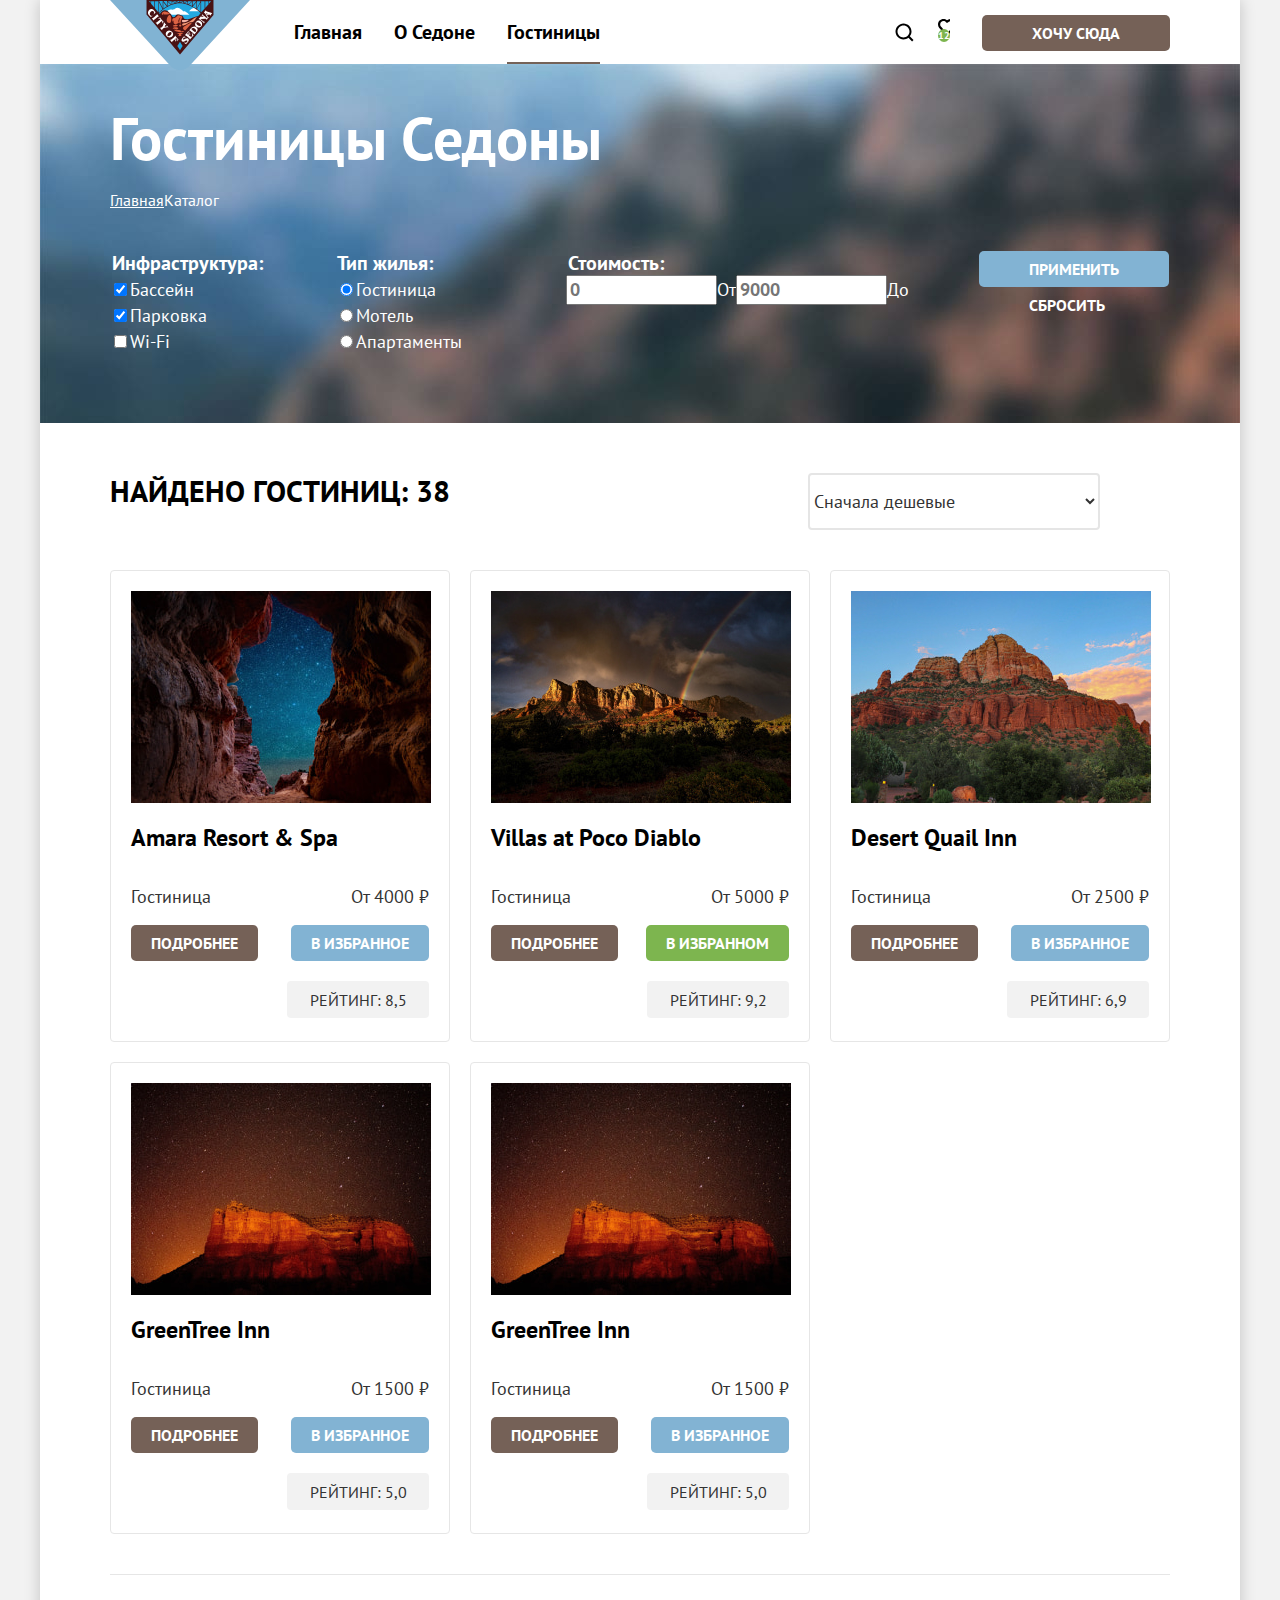
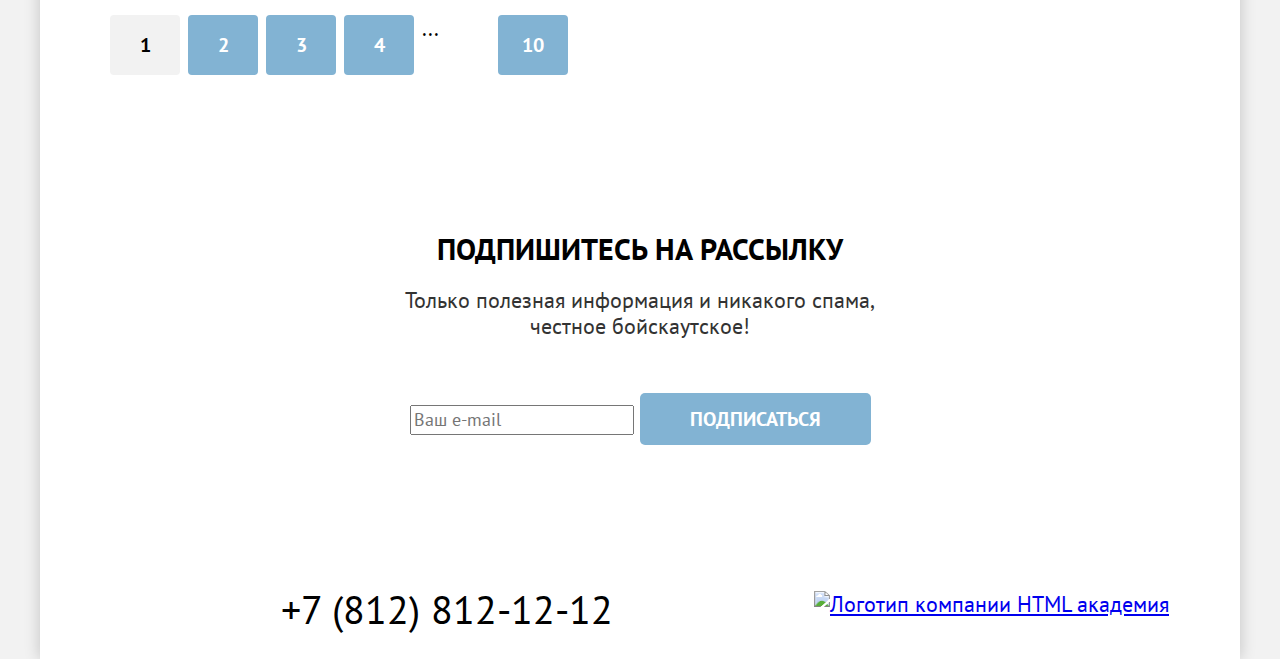
==== commit c2025be4: "Добавляем сетки страницам" ====
--- a/catalog.html
+++ b/catalog.html
@@ -8,20 +8,20 @@
 	<body>
 		<div class="wrapper">
 			<header class="page-header" data-test="header">
-				<nav class="navigation"></nav>
+				<nav class="navigation">
 					<a href="index.html" aria-current="page" class="logo">
 						<img src="images/logo.svg" width="140" height="70" alt="Логотип компании Седона, мост и горы обрамленные в перевернутый треугольник">
 					</a>
 
 					<ul class="navigation-list">
 						<li class="navigation-item">
-							<a class="navigation-link active" aria-current="page" href="index.html">Главная</a>
+							<a class="navigation-link" href="index.html">Главная</a>
 						</li>
 						<li class="navigation-item">
 							<a class="navigation-link" href="#">О Седоне</a>
 						</li>
 						<li class="navigation-item">
-							<a class="navigation-link" href="catalog.html">Гостиницы</a>
+							<a class="navigation-link active" aria-current="page" href="catalog.html">Гостиницы</a>
 						</li>
 					</ul>
 
@@ -41,7 +41,6 @@
 							<a class="btn btn-basic" href="#">Хочу сюда</a>
 						</li>
 					</ul>
-
 				</nav>
 			</header>
 
@@ -63,7 +62,7 @@
 							<h2 class="visually-hidden">Фильтр гостиниц</h2>
 							<form class="catalog-filter" action="https://echo.htmlacademy.ru/" method="get">
 								<div class="filter-list">
-									<fieldset class="catalog-filter-group">
+									<fieldset class="catalog-filter-group catalog-filter-item">
 										<legend class="catalog-filter-title">Инфраструктура:</legend>
 										<ul class="catalog-filter-list">
 											<li class="catalog-filter-item">
@@ -85,7 +84,7 @@
 
 									</fieldset>
 
-									<fieldset class="catalog-filter-group">
+									<fieldset class="catalog-filter-group catalog-filter-item">
 										<legend class="catalog-filter-title">Тип жилья:</legend>
 										<ul class="catalog-filter-list">
 											<li class="catalog-filter-item">
@@ -107,7 +106,7 @@
 
 									</fieldset>
 
-									<fieldset class="catalog-filter-group">
+									<fieldset class="catalog-filter-group catalog-filter-price">
 										<legend class="catalog-filter-title">Стоимость:</legend>
 										<label class="control">
 											<input type="number" class="control-input price-filter" name="price_from" placeholder="0">От
@@ -131,17 +130,20 @@
 					<div class="container">
 						<div class="active-catalog">
 							<h2 class="title-section">Найдено гостиниц: <span>38</span></h2>
-							<select class="select sort-product" aria-label="Сортировка">
-								<option value="cheap">Сначала дешевые</option>
-								<option value="expensive">Сначала дорогие</option>
-								<option value="popular">Популярные</option>
-							</select>
-
-							<div class="catalog-view">
-								<a href="#" class="btn plate view-selected"><span class="visually-hidden">Отображение карточками</span></a>
-								<a href="#" class="btn plate-list"><span class="visually-hidden">Отображение расширенными карточками</span></a>
-								<a href="#" class="btn list"><span class="visually-hidden">Отображение списком</span></a>
+							<div class="sort-block">
+								<select class="select sort-product" aria-label="Сортировка">
+									<option value="cheap">Сначала дешевые</option>
+									<option value="expensive">Сначала дорогие</option>
+									<option value="popular">Популярные</option>
+								</select>
+
+								<div class="catalog-view">
+									<a href="#" class="plate view-selected"><span class="visually-hidden">Отображение карточками</span></a>
+									<a href="#" class="plate-list"><span class="visually-hidden">Отображение расширенными карточками</span></a>
+									<a href="#" class="list"><span class="visually-hidden">Отображение списком</span></a>
+								</div>
 							</div>
+
 						</div>
 
 						<ul class="hotel-list">
@@ -157,12 +159,16 @@
 									<p class="type-hotel">Гостиница</p>
 									<p class="hotel-card-price">От 4000 ₽</p>
 								</div>
-								<a class="btn btn-basic btn-card" href="#">Подробнее</a>
-								<a class="btn btn-second btn-card" href="#">В избранное</a>
-								<p class="stars">
-									<span class="visually-hidden">Отель 4 звезды</span>
-								</p>
-								<p class="hotel-rating">Рейтинг: 8,5</p>
+								<div class="hotel-action">
+									<a class="btn btn-basic btn-card" href="#">Подробнее</a>
+									<a class="btn btn-second btn-card" href="#">В избранное</a>
+								</div>
+								<div class="hotel-footer">
+									<p class="stars">
+										<span class="visually-hidden">Отель 4 звезды</span>
+									</p>
+									<p class="hotel-rating">Рейтинг: 8,5</p>
+								</div>
 							</li>
 
 							<li class="hotel-card">
@@ -176,12 +182,16 @@
 									<p class="type-hotel">Гостиница</p>
 									<p class="hotel-card-price">От 5000 ₽</p>
 								</div>
-								<a class="btn btn-basic btn-card" href="#">Подробнее</a>
-								<a class="btn btn-select btn-card" href="#">В избранном</a>
-								<p class="stars">
-									<span class="visually-hidden">Отель 4 звезды</span>
-								</p>
-								<p class="hotel-rating">Рейтинг: 9,2</p>
+								<div class="hotel-action">
+									<a class="btn btn-basic btn-card" href="#">Подробнее</a>
+									<a class="btn btn-select btn-card" href="#">В избранном</a>
+								</div>
+								<div class="hotel-footer">
+									<p class="stars">
+										<span class="visually-hidden">Отель 4 звезды</span>
+									</p>
+									<p class="hotel-rating">Рейтинг: 9,2</p>
+								</div>
 							</li>
 
 							<li class="hotel-card">
@@ -195,13 +205,16 @@
 									<p class="type-hotel">Гостиница</p>
 									<p class="hotel-card-price">От 2500 ₽</p>
 								</div>
-								<a class="btn btn-basic btn-card" href="#">Подробнее</a>
-								<a class="btn btn-second btn-card" href="#">В избранное</a>
-
-								<p class="stars">
-									<span class="visually-hidden">Отель 3 звезды</span>
-								</p>
-								<p class="hotel-rating">Рейтинг: 6,9</p>
+								<div class="hotel-action">
+									<a class="btn btn-basic btn-card" href="#">Подробнее</a>
+									<a class="btn btn-second btn-card" href="#">В избранное</a>
+								</div>
+								<div class="hotel-footer">
+									<p class="stars">
+										<span class="visually-hidden">Отель 3 звезды</span>
+									</p>
+									<p class="hotel-rating">Рейтинг: 6,9</p>
+								</div>
 							</li>
 
 							<li class="hotel-card">
@@ -215,12 +228,39 @@
 									<p class="type-hotel">Гостиница</p>
 									<p class="hotel-card-price">От 1500 ₽</p>
 								</div>
-								<a class="btn btn-basic btn-card" href="#">Подробнее</a>
-								<a class="btn btn-second btn-card" href="#">В избранное</a>
-								<p class="stars">
-									<span class="visually-hidden">Отель 2 звезды</span>
-								</p>
-								<p class="hotel-rating">Рейтинг: 5,0</p>
+								<div class="hotel-action">
+									<a class="btn btn-basic btn-card" href="#">Подробнее</a>
+									<a class="btn btn-second btn-card" href="#">В избранное</a>
+								</div>
+								<div class="hotel-footer">
+									<p class="stars">
+										<span class="visually-hidden">Отель 2 звезды</span>
+									</p>
+									<p class="hotel-rating">Рейтинг: 5,0</p>
+								</div>
+							</li>
+
+							<li class="hotel-card">
+								<a class="hotel-link-image" tabindex="-1" href="#">
+									<img class="hotel-card-image" src="images/hotels/hotel-4.jpg" width="300" height="212" alt="Горный хребет на фоне звездного неба">
+								</a>
+								<a class="hotel-link-title" tabindex="-1" href="#">
+									<h3 class="hotel-card-title">GreenTree Inn</h3>
+								</a>
+								<div class="hotel-info">
+									<p class="type-hotel">Гостиница</p>
+									<p class="hotel-card-price">От 1500 ₽</p>
+								</div>
+								<div class="hotel-action">
+									<a class="btn btn-basic btn-card" href="#">Подробнее</a>
+									<a class="btn btn-second btn-card" href="#">В избранное</a>
+								</div>
+								<div class="hotel-footer">
+									<p class="stars">
+										<span class="visually-hidden">Отель 2 звезды</span>
+									</p>
+									<p class="hotel-rating">Рейтинг: 5,0</p>
+								</div>
 							</li>
 
 						</ul>
@@ -250,7 +290,7 @@
 
 			</main>
 			<footer class="page-footer"  data-test="footer">
-				<section class="subscribe"  data-test="subscribe">
+				<section class="subscribe subscribe-light"  data-test="subscribe">
 					<h2 class="title-section subscribe-title">Подпишитесь на рассылку</h2>
 					<p class="subscribe-text">Только полезная информация и никакого спама, честное бойскаутское!</p>
 					<form action="https://echo.htmlacademy.ru/" class="subscribe-form" method="post">
--- a/styles/styles.css
+++ b/styles/styles.css
@@ -1,551 +1,712 @@
 @font-face {
-    font-family: "PT Sans";
-    font-style: normal;
-    font-weight: 400;
-    src: url("../fonts/ptsans-400.woff2") format("woff2");
-    font-display: swap;
+	font-family: "PT Sans";
+	font-style: normal;
+	font-weight: 400;
+	src: url("../fonts/ptsans-400.woff2") format("woff2");
+	font-display: swap;
 }
 
 @font-face {
-    font-family: "PT Sans";
-    font-style: normal;
-    font-weight: 700;
-    src: url("../fonts/ptsans-700.woff2") format("woff2");
-    font-display: swap;
-}
+	font-family: "PT Sans";
+	font-style: normal;
+	font-weight: 700;
+	src: url("../fonts/ptsans-700.woff2") format("woff2");
+	font-display: swap;
+}
+
 html{
-    height: 100%;
-}
+	height: 100%;
+}
+
 body{
-    font-family: "PT Sans", "Arial", sans-serif;
-
-    font-size: 22px;
-    line-height: 26px;
-
-    background-color: #F2F2F2;
-    color: #333333;
+	font-family: "PT Sans", "Arial", sans-serif;
+
+	font-size: 22px;
+	line-height: 26px;
+
+	background-color: #F2F2F2;
+	color: #333333;
+	margin: 0;
+	height: 100%;
+}
+
+.main-container{
+	flex-grow: 1;
+}
+
+.container{
+	width: 1060px;
+	margin: 0 auto;
+}
+
+.wrapper{
+	width: 1200px;
+	margin: 0 auto;
+	box-shadow: 0 0 15px 0 #00000033;
+	display: flex;
+	flex-direction: column;
+	min-height: 100%;
+}
+
+.page-header{
+	background-color: #FFFFFF;
+	color: #000000;
+	font-size: 20px;
+	font-weight: 700;
+	line-height: 24px;
+}
+.main-index, .main-inner{
+	background-color: #FFFFFF;
+}
+
+.page-footer{
+	background-color: #FFFFFF;
+}
+
+.btn{
+	font-family: inherit;
+	font-size: 16px;
+	line-height: 20px;
+	font-weight: 700;
+	text-transform: uppercase;
+	text-align: center;
+	text-decoration: none;
+	border: none;
+	border-radius: 5px;
+	padding: 8px 50px;
+}
+
+.control-input, .select{
+	font-family: inherit;
+	font-size: 18px;
+	line-height: 24px;
+}
+
+.select{
+	color: #333333;
+	background-color: #FFFFFF;
+	line-height: 21px;
+}
+
+.btn-basic{
+	background-color: #756157;
+	color: #FFFFFF;
+}
+
+.btn-second{
+	background-color: #82B3D3;
+	color: #FFFFFF;
+}
+
+.btn-select{
+	background-color: #7DB54F;;
+	color: #FFFFFF;
+}
+
+.btn-inline{
+	background-color: inherit;
+	color: #FFFFFF;
+}
+
+.btn-disabled{
+	background-color: #E5E5E5;
+	color:#FFFFFF;
+}
+
+.btn-big{
+	font-size: 20px;
+	line-height: 36px;
+	font-weight: 700;
+}
+
+.btn-card{
+	padding: 8px 20px;
+}
+
+.title-section{
+	font-size: 30px;
+	line-height: 36px;
+	font-weight: 700;
+	color: #000000;
+	text-transform: uppercase;
+	margin: 0;
+}
+
+.visually-hidden{
+	position: fixed;
+	transform: scale(0);
+}
+
+.logo{
+	margin-left: 70px;
+	margin-right: 28px;
+	z-index: 1;
+}
+
+.navigation{
+	display: flex;
+	height: 64px;
+}
+
+.navigation-item{
+	margin: 0 16px;
+}
+
+.navigation-item-user{
+	display: block;
+	margin: 0 12px;
+}
+
+.navigation-btn{
+	margin: 0;
+	margin-left: 20px;
+}
+
+.navigation-search-icon{
+	background-image: url(../images/loupe.svg);
+	background-repeat: no-repeat;
+	width: 19px;
+	height: 19px;
+}
+
+.navigation-favorite-icon{
+	background-image: url(../images/heard.svg);
+	background-repeat: no-repeat;
+	width: 19px;
+	height: 19px;
+}
+
+.navigation-list{
+	list-style: none;
+	display: flex;
+	flex-wrap: wrap;
+    align-items: center;
     margin: 0;
-    height: 100%;
-}
-
-.main-container{
-    flex-grow: 1;
-}
-.container{
-    width: 1060px;
-    margin: 0 auto;
-}
-
-.wrapper{
-    width: 1200px;
-    margin: 0 auto;
-    box-shadow: 0 0 15px 0 #00000033;
-    display: flex;
-    flex-direction: column;
-    min-height: 100%;
-}
-
-.page-header{
-    background-color: #FFFFFF;
-}
-.main-index, .main-inner{
-    background-color: #FFFFFF;
-}
-.page-footer{
-    background-color: #FFFFFF;
-}
-
-.btn{
-    font-family: inherit;
-    font-size: 16px;
-    line-height: 20px;
-    font-weight: 700;
-    text-transform: uppercase;
-    text-align: center;
-    text-decoration: none;
-    border: none;
-    border-radius: 5px;
-    padding: 8px 50px;
-}
-
-.control-input, .select{
-    font-family: inherit;
-    font-size: 18px;
-    line-height: 24px;
-}
-.select{
-    color: #333333;
-}
-.price-filter{
-    font-weight: 700;
-}
-
-.btn-basic{
-    background-color: #756157;
-    color: #FFFFFF;
-}
-.btn-second{
-    background-color: #82B3D3;
-    color: #FFFFFF;
-}
-.btn-select{
-    background-color: #7DB54F;;
-    color: #FFFFFF;
-}
-.btn-inline{
-    background-color: inherit;
-    color: #FFFFFF;
-}
-.btn-disabled{
-    background-color: #E5E5E5;
-    color:#FFFFFF;
-}
-.btn-big{
-    font-size: 20px;
-    line-height: 36px;
-    font-weight: 700;
-}
-.btn-card{
-    padding: 8px 20px;
-}
-
-.title-section{
-    font-size: 30px;
-    line-height: 36px;
-    font-weight: 700;
-    color: #000000;
-    text-transform: uppercase;
-    margin: 0;
-}
-
-.visually-hidden{
-    position: fixed;
-    transform: scale(0);
-}
-
-.page-header{
-    color: #000000;
-    font-size: 20px;
-    font-weight: 700;
-    line-height: 24px;
-}
-
-.navigation-list{
-    list-style: none;
-    margin: 0;
+	padding: 0;
+    z-index: 1;
 }
 
 .navigation-link{
-    color: #000000;
-    text-decoration: none;
-    text-align: center;
-}
-
+	color: #000000;
+	text-decoration: none;
+	text-align: center;
+}
+.navigation-link.active{
+	text-decoration: underline;
+    text-decoration-color: #756257;
+    text-decoration-thickness: 2px;
+    text-underline-offset: 23px;
+}
+
+.navigation-user{
+	margin-left: auto;
+	margin-right: 70px;
+}
 
 .promo{
-    background-image: url(../images/promo.jpg);
-    background-size: cover;
-    background-repeat:no-repeat;
-    background-color: #9cd8ff;
-    color:#000000;
-    padding-top: 51px;
-    padding-bottom: 25px;
-    margin-bottom: 69px;
+	background-image: url(../images/divider.svg),url(../images/promo.jpg);
+	background-size: 100% auto, cover;
+	background-position: bottom, top;
+	background-repeat:no-repeat;
+	background-color: #9cd8ff;
+	color:#000000;
+	padding-top: 51px;
+	padding-bottom: 82px;
+	margin-bottom: 69px;
+}
+
+.promo-img{
+	display: block;
+	margin: 0 auto;
+}
+
+.count-favorite{
+	font-size: 10px;
+	line-height: 10px;
+	color:#FFFFFF;
+	background-color: #7DB54F;
+	border-radius: 50%;
 }
 
 .advantage{
-    text-align: center;
-}
+	text-align: center;
+	margin-bottom: 64px;
+}
+
 .advantage-description{
-    font-size: 22px;
-    line-height: 26px;
-    color: #333333;
+	font-size: 22px;
+	line-height: 26px;
+	color: #333333;
+	margin: 0;
+	margin-bottom: 90px;
 }
 
 .advantage-list{
-    list-style: none;
-    background-color: #82B3D3;
-    padding: 0;
-    margin: 0;
+	list-style: none;
+
+	padding: 0;
+	margin: 0;
+	display: flex;
+	flex-wrap: wrap;
+}
+
+.advantage-card{
+	padding: 112px 25px;
+	max-width: 400px;
+	box-sizing: border-box;
+	background-color: rgba(131, 179, 211, 0.2);
+
+}
+
+.advantage-card:nth-child(2n){
+	background-color: rgba(131, 179, 211, 0.12);
 }
 
 .advantage-title{
-    font-size: 24px;
-    line-height: 28px;
-    font-weight: 700;
-    text-transform: uppercase;
-
-}
+	font-size: 24px;
+	line-height: 28px;
+	font-weight: 700;
+	text-transform: uppercase;
+	margin: 0;
+}
+
 .advantage-text{
-    color: #333333;
-    font-size: 18px;
-    line-height: 21px;
-}
+	color: #333333;
+	font-size: 18px;
+	line-height: 21px;
+	margin: 0;
+}
+
+.advantage-item-big{
+	display: flex;
+}
+
 .advantage-item-big, .advantage-item-big p{
-    color: #FFFFFF;
+	color: #FFFFFF;
+	background-color: #82B3D3;
+}
+
+.advantage-img{
+	vertical-align: middle;
+}
+
+.advantage-section{
+	width: 620px;
+	text-align: center;
+	margin: 0 auto;
+	margin-bottom: 25px;
+}
+
+.advantage-item-big{
+	display: flex;
+	align-items: center;
+}
+
+.advantage-item-reverse{
+	display: flex;
+	flex-direction: row-reverse;
 }
 
 .about{
-    text-align: center;
-    margin-bottom: 96px;
-}
+	text-align: center;
+	margin-bottom: 96px;
+}
+
 .about-text{
-    font-size: 22px;
-    line-height: 26px;
-    color: #333333;
-}
+	font-size: 22px;
+	line-height: 26px;
+	color: #333333;
+	margin: 0;
+	margin-bottom: 64px;
+}
+
 .about-item{
-    list-style: none;
-}
+	list-style: none;
+}
+
 .about-description{
-    font-size: 18px;
-    line-height: 21px;
-}
+	font-size: 18px;
+	line-height: 21px;
+	margin: 0;
+	margin-bottom: 81px;
+	padding-left: 85px;
+	padding-right: 85px;
+}
+
 .about-item:nth-child(2n+1){
-    background-color: #83B3D31F;
-}
+	background-color: #83B3D31F;
+}
+
 .about-title{
-    font-size: 24px;
-    line-height: 28px;
-    font-weight: 700;
-    text-transform: uppercase;
-    color: #000000;
+	font-size: 24px;
+	line-height: 28px;
+	font-weight: 700;
+	text-transform: uppercase;
+	color: #000000;
+	margin: 0;
+	margin-bottom: 30px;
+}
+
+.about-title-section{
+	width: 505px;
+	margin: 0 auto;
+	margin-bottom: 20px;
+}
+
+.about-list{
+	display: flex;
+	margin: 0;
+	padding: 0;
 }
 
 .lead{
-    text-align: center;
-}
+	text-align: center;
+	margin-bottom: 96px;
+}
+
 .lead-text{
-    font-size: 22px;
-    line-height: 26px;
-
+	font-size: 22px;
+	line-height: 26px;
+	width: 592px;
+	margin: 0 auto;
+	margin-bottom: 54px;
+}
+
+.lead-title{
+	margin-bottom: 20px;
 }
 
 .subscribe{
-    text-align: center;
-    background-image: url(../images/subscribe.jpg);
-    background-size: cover;
-    background-repeat:no-repeat;
-    background-color: #9cd8ff;
-    color:#000000;
+	text-align: center;
+}
+.subscrib-picture{
+	background-image: url(../images/subscribe.jpg);
+	background-size: cover;
+	background-repeat:no-repeat;
+	background-color: #9cd8ff;
+	color:#000000;
 }
 
 .subscribe-title{
-    font-size: 30px;
-    line-height: 36px;
-    font-weight: 700;
-    color:#FFFFFF;
-}
+	font-size: 30px;
+	line-height: 36px;
+	font-weight: 700;
+	color:#FFFFFF;
+	padding-top: 96px;
+	margin-bottom: 20px;
+}
+
 .subscribe-text{
-    color: #FFFFFF;
-    font-size: 22px;
-    line-height: 26px;
+	color: #FFFFFF;
+	font-size: 22px;
+	line-height: 26px;
+	margin: 0 auto;
+	margin-bottom: 54px;
+	width: 475px;
+}
+
+.subscribe-form{
+	padding-bottom: 104px;
+}
+
+.subscribe-light > .subscribe-title{
+	color: #000000;
+}
+.subscribe-light > .subscribe-text{
+	color:#333333;
 }
 
 .social-list{
-    margin: 0;
-}
+	margin: 0;
+}
+
 .social-item {
-    list-style: none;
-}
+	list-style: none;
+}
+
 .social-item-vk{
-    background-image: url(../images/vk.svg);
-    background-size: 100% auto;
-    background-repeat:no-repeat;
-}
+	background-image: url(../images/vk.svg);
+	background-size: 100% auto;
+	background-repeat:no-repeat;
+}
+
 .social-item-tg{
-    background-image: url(../images/tg.svg);
-    background-size: 100% auto;
-    background-repeat:no-repeat;
-}
+	background-image: url(../images/tg.svg);
+	background-size: 100% auto;
+	background-repeat:no-repeat;
+}
+
 .social-item-yt{
-    background-image: url(../images/yt.svg);
-    background-size: 100% auto;
-    background-repeat:no-repeat;
+	background-image: url(../images/yt.svg);
+	background-size: 100% auto;
+	background-repeat:no-repeat;
 }
 
 .phone-footer{
+	width: 720px;
     color: #000000;
     text-decoration: none;
     font-size: 40px;
     line-height: 40px;
-}
-
-
-
+    text-align: center;
+    margin-top: 40px;
+    margin-bottom: 30px;
+}
+
+.footer-contacts{
+	display: flex;
+	justify-content: space-between;
+}
+
+.dev-company{
+	margin-right: 71px;
+    margin-top: auto;
+    margin-bottom: auto;
+}
 
 .inner-header{
-    background-image: url(../images/filter-bg.jpg);
-    background-size: cover;
-    background-repeat:no-repeat;
-    color: #FFFFFF;
-    background-color: #9cd8ff;
-    margin-bottom: 50px;
+	background-image: url(../images/filter-bg.jpg);
+	background-size: cover;
+	background-repeat:no-repeat;
+	color: #FFFFFF;
+	background-color: #9cd8ff;
+	margin-bottom: 50px;
 }
 
 .inner-header-title{
-    font-size: 60px;
-    line-height: 78px;
-    font-weight: 700;
-    margin: 0;
-    margin-bottom: 8px;
-}
+	font-size: 60px;
+	line-height: 78px;
+	font-weight: 700;
+	margin: 0;
+	margin-bottom: 8px;
+	padding-top: 35px;
+}
+
+.breadcrumbs{
+	margin: 0;
+	padding: 0;
+	display: flex;
+	margin-bottom: 40px;
+}
+
 .breadcrumbs-item{
-    list-style: none;
-}
+	list-style: none;
+}
+
 .breadcrumbs-link{
-    color: #FFFFFF;
-    font-size: 16px;
-    line-height: 21px;
+	color: #FFFFFF;
+	font-size: 16px;
+	line-height: 21px;
+}
+
+.filter{
+    padding-bottom: 70px;
 }
 
 .catalog-filter-title{
-    font-size: 20px;
-    line-height: 24px;
-    font-weight: 700;
+	font-size: 20px;
+	line-height: 24px;
+	font-weight: 700;
+}
+
+.catalog-filter-item{
+	min-width: 151px;
+	max-width: 170px;
+}
+
+.catalog-filter-group{
+	border: none;
+	padding: 0;
+	margin: 0;
+
+}
+
+.catalog-filter-list{
+	padding: 0;
+	margin: 0;
+}
+
+.catalog-filter-price{
+	margin-left: auto;
+	display: flex;
+}
+
+.catalog-filter-item{
+	list-style-type: none;
+}
+
+.price-filter{
+	font-weight: 700;
+}
+.price-filter{
+	width: 143px;
 }
 
 label.control{
-    font-size: 18px;
-    line-height: 23px;
-    font-weight: 400;
+	font-size: 18px;
+	line-height: 23px;
+	font-weight: 400;
+}
+
+.filter-list{
+	display: flex;
+    gap: 70px;
+}
+.filter-control{
+	width: 191px;
+}
+
+.active-catalog{
+	display: flex;
+	justify-content: space-between;
+	margin-bottom: 40px;
+}
+
+.sort-block{
+	display: flex;
+}
+
+.sort-product{
+	width: 292px;
+	margin-right: 70px;
+	border: 2px solid #E5E5E5;
+	border-radius: 4px;
+	padding-top: 14px;
+	padding-bottom: 14px;
+	padding-right: 20px;
 }
 
 .hotel-card{
-    list-style: none;
-}
+	list-style: none;
+	width: 340px;
+	box-sizing: border-box;
+	border: 1px solid #E6E6E6;
+	border-radius: 4px;
+	padding: 20px;
+}
+
 .type-hotel{
-    font-size: 18px;
-    line-height: 21px;
-}
+	font-size: 18px;
+	line-height: 21px;
+}
+
 .hotel-card-price{
-    font-size: 18px;
-    line-height: 21px;
-}
+	font-size: 18px;
+	line-height: 21px;
+}
+
 .hotel-link-title{
-    text-decoration: none;
-    color: #000000;
-}
+	text-decoration: none;
+	color: #000000;
+}
+
 .hotel-card-title{
-    font-size: 24px;
-    line-height: 28px;
-    font-weight: 700;
+	font-size: 24px;
+	line-height: 28px;
+	font-weight: 700;
+	margin: 0;
+	margin-bottom: 16px;
 }
 
 .hotel-rating{
-    font-size: 16px;
-    line-height: 20px;
-    font-weight: 400;
-    background-color: #F2F2F2;
-    text-transform: uppercase;
-}
-
-
-.pagination-item{
-    list-style: none;
-}
-.pagination-link{
-    font-size: 20px;
-    line-height: 36px;
-    font-weight: 700;
-    background-color: #82B3D3;
-    color: #FFFFFF;
-    text-decoration: none;
-}
-.pagination-link.current{
-    color: #000000;
-    background-color: #F2F2F2;
-}
-.pagination-link-dot{
-    background-color: #FFFFFF;
-    color: #000000;
-}
-
-.page-header{
-    display: flex;
-}
-.navigation{
-    display: flex;
-}
-.navigation-list{
-    display: flex;
-    align-items: center;
-    padding: 0;
-}
-.navigation-item{
-    margin: 0 16px;
-}
-.navigation-item-user{
-    margin: 0 12px;
-}
-.navigation-btn{
-    margin: 0;
-    margin-left: 20px;
-}
-.navigation-user{
-    margin-left: auto;
-    margin-right: 70px;
-}
-.navigation-search-icon{
-    background-image: url(../images/loupe.svg);
-    background-repeat: no-repeat;
-    width: 19px;
-    height: 19px;
-}
-.navigation-favorite-icon{
-    background-image: url(../images/heard.svg);
-    background-repeat: no-repeat;
-    width: 19px;
-    height: 19px;
-}
-.count-favorite{
-    font-size: 10px;
-    line-height: 10px;
-    color:#FFFFFF;
-    background-color: #7DB54F;
-    border-radius: 50%;
-}
-
-.logo{
-    margin-left: 70px;
-    margin-right: 28px;
-}
-
-.promo-img{
-    display: block;
-    margin: 0 auto;
-}
-.advantage{
-    margin-bottom: 64px;
-}
-.advantage-img{
-    vertical-align: middle;
-}
-.advantage-section{
-    width: 620px;
-    text-align: center;
-    margin: 0 auto;
-    margin-bottom: 25px;
-}
-.advantage-description{
-    margin: 0;
-    margin-bottom: 90px;
-}
-
-.advantage-item-big{
-    display: flex;
-}
-.advantage-item-reverse{
-    display: flex;
-    flex-direction: row-reverse;
-}
-
-
-.about-title-section{
-    width: 505px;
-    margin: 0 auto;
-    margin-bottom: 20px;
-}
-.about-text{
-    margin: 0;
-    margin-bottom: 64px;
-}
-.about-list{
-    display: flex;
+	font-size: 16px;
+	line-height: 20px;
+	font-weight: 400;
+	background-color: #F2F2F2;
+	text-transform: uppercase;
+	padding-top: 9px;
+	padding-right: 22px;
+	padding-bottom: 8px;
+	padding-left: 23px;
+	border-radius: 4px;
+	margin: 0;
+	margin-top: auto;
+	margin-bottom: auto;
+}
+
+.hotel-list{
+	margin: 0;
+	padding: 0;
+	display: flex;
+	flex-wrap: wrap;
+	justify-content: flex-start;
+	gap: 20px;
+    padding-bottom: 40px;
+    border-bottom: 1px solid #E6E6E6;
+    margin-bottom: 40px;
+}
+
+.hotel-card:last-child{
+	margin-right: auto;
+}
+
+.hotel-card-image{
+	margin-bottom: 16px;
+}
+
+.hotel-action{
+	display: flex;
+	justify-content: space-between;
+	margin-bottom: 16px;
+}
+
+.hotel-info{
+	display: flex;
+	justify-content: space-between;
+}
+
+.hotel-footer{
+	display: flex;
+	justify-content: space-between;
+}
+
+.pagination{
+	display: flex;
     margin: 0;
     padding: 0;
-}
-.about-title{
-    margin: 0;
-    margin-bottom: 30px;
-}
-.about-description{
-    margin: 0;
-    margin-bottom: 81px;
-    padding-left: 85px;
-    padding-right: 85px;
-}
-
-.lead{
-    margin-bottom: 96px;
-}
-.lead-title{
-    margin-bottom: 20px;
-}
-.lead-text{
-    width: 592px;
-    margin: 0 auto;
-    margin-bottom: 54px;
-}
-
-.subscribe-title{
-    padding-top: 96px;
-    margin-bottom: 20px;
-}
-.subscribe-text{
-    margin: 0 auto;
-    margin-bottom: 54px;
-    width: 475px;
-}
-.subscribe-form{
-    padding-bottom: 104px;
-}
-.footer-contacts{
-    display: flex;
-    justify-content: space-between;
-}
-.dev-company{
-    margin-right: 71px;
-}
-
-.filter-list{
-    display: flex;
-}
-.breadcrumbs{
-    margin: 0;
-    padding: 0;
-    display: flex;
-    margin-bottom: 40px;
-}
-.pagination{
-    display: flex;
-}
-.catalog-filter-group{
-    border: none;
-    padding: 0;
-    margin: 0;
-}
-.catalog-filter-list{
-    padding: 0;
-    margin: 0;
-}
-.catalog-filter-item{
-    list-style-type: none;
-}
-
-.active-catalog{
-    display: flex;
-    margin-bottom: 40px;
-}
-.hotel-list{
-    margin: 0;
-    padding: 0;
-    display: flex;
-    flex-wrap: wrap;
-}
-.hotel-card{
-    width: 340px;
-}
-.hotel-card-image{
-    margin-bottom: 16px;
-}
-.hotel-card-title{
-    margin: 0;
-}
-.hotel-card-title{
-    margin-bottom: 16px;
-}
-.hotel-info{
-    display: flex;
-    justify-content: space-between;
-}
+    margin-bottom: 60px;
+}
+
+.pagination-item{
+	list-style: none;
+    margin-right: 8px;
+}
+
+.pagination-link{
+	font-size: 20px;
+	line-height: 36px;
+	font-weight: 700;
+	background-color: #82B3D3;
+	color: #FFFFFF;
+	text-decoration: none;
+    display: block;
+    border-radius: 4px;
+    text-align: center;
+	min-width: 60px;
+	padding-top: 12px;
+	padding-bottom: 12px;
+	padding-left: 5px;
+	padding-right: 5px;
+	white-space: nowrap;
+}
+
+.pagination-link-dot{
+    width: 60px;
+    height: 60px;
+    display: block;
+    margin-right: 8px;
+}
+
+.pagination-item:last-child{
+    margin-right: 0;
+}
+
+.pagination-link.current{
+	color: #000000;
+	background-color: #F2F2F2;
+}
+
+.pagination-link-dot{
+	background-color: #FFFFFF;
+	color: #000000;
+}
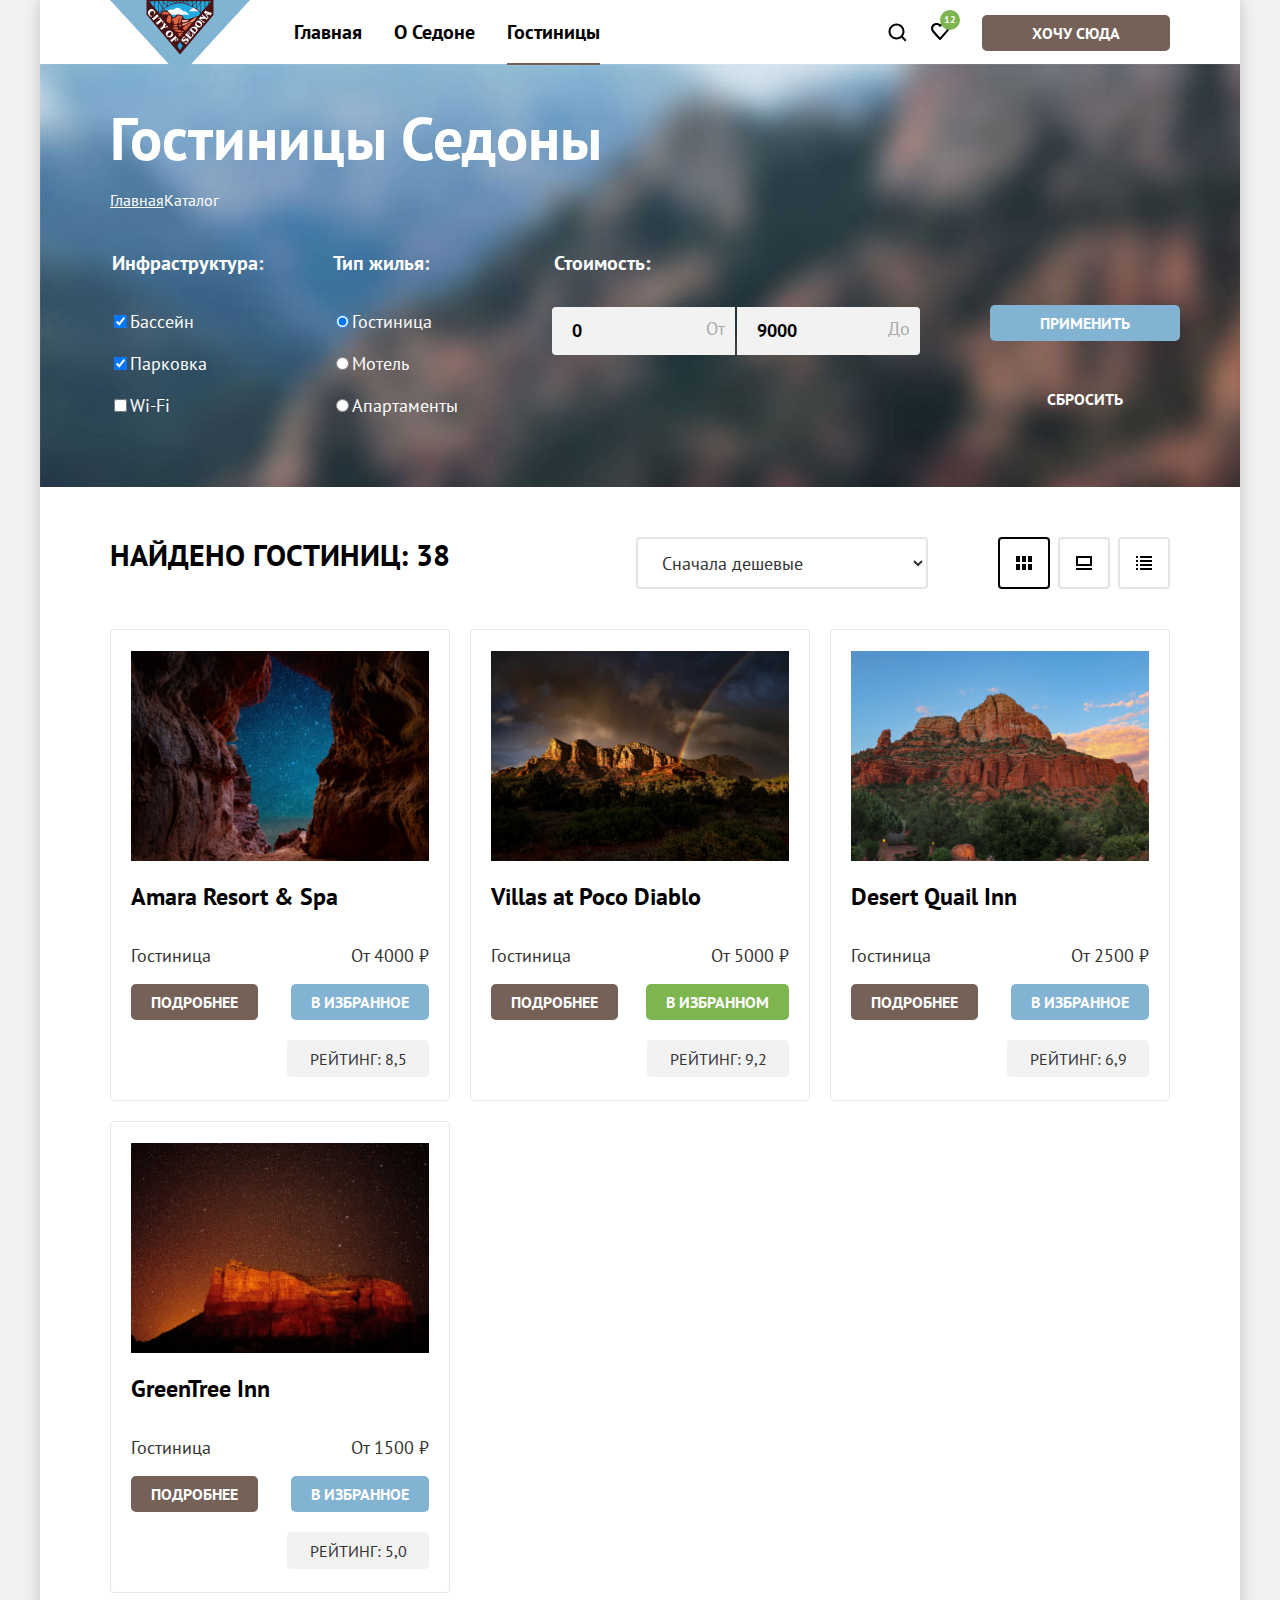
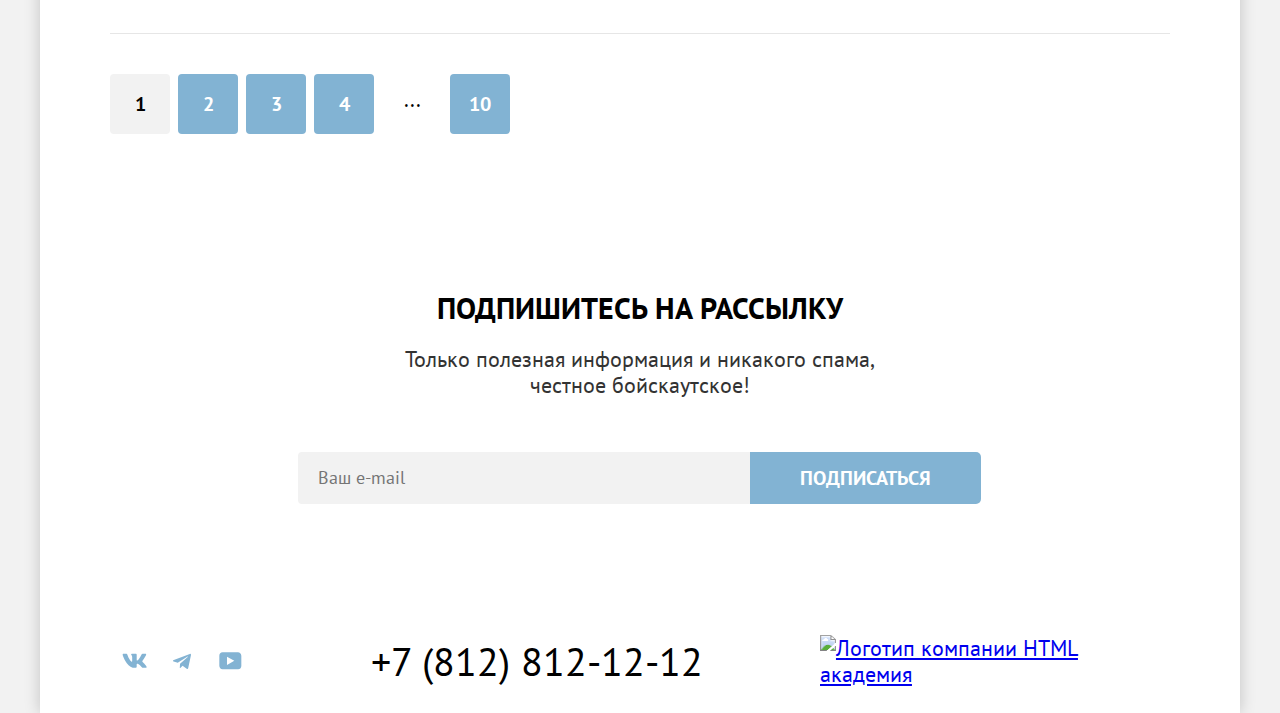
==== commit e8c51614: "Коррекция сетки и доработки" ====
--- a/catalog.html
+++ b/catalog.html
@@ -31,8 +31,8 @@
 								<span class="visually-hidden">Поиск</span>
 							</a>
 						</li>
-						<li class="navigation-item-user">
-							<a class="navigation-link navigation-favorite-icon" href="#">
+						<li class="navigation-item-user navigation-favorite-icon">
+							<a class="navigation-link favorite-link" href="#">
 								<span class="visually-hidden">Гостиниц в избранном</span>
 								<span class="count-favorite">12</span>
 							</a>
@@ -108,12 +108,14 @@
 
 									<fieldset class="catalog-filter-group catalog-filter-price">
 										<legend class="catalog-filter-title">Стоимость:</legend>
-										<label class="control">
-											<input type="number" class="control-input price-filter" name="price_from" placeholder="0">От
-										</label>
-										<label class="control">
-											<input type="number" class="control-input price-filter" name="price_to" placeholder="9000">До
-										</label>
+										<div class="price-item">
+											<label for="price_from" class="control control-price">От</label>
+											<input id="price_from" type="text" inputmode="numeric" pattern="\d*" class="control-input price-filter price-from" name="price_from" placeholder="0" value="0">
+										</div>
+										<div class="price-item">
+										   <label for="price-to" class="control control-price">До</label>
+											<input id="price-to" type="text" inputmode="numeric" pattern="\d*" class="control-input price-filter price-to" name="price_to" placeholder="9000" value="9000">
+										</div>
 									</fieldset>
 									<div class="filter-control">
 										<button class="btn btn-second" type="submit">Применить</button>
@@ -138,9 +140,9 @@
 								</select>
 
 								<div class="catalog-view">
-									<a href="#" class="plate view-selected"><span class="visually-hidden">Отображение карточками</span></a>
-									<a href="#" class="plate-list"><span class="visually-hidden">Отображение расширенными карточками</span></a>
-									<a href="#" class="list"><span class="visually-hidden">Отображение списком</span></a>
+									<a href="#" class="catalog-view-link plate active"><span class="visually-hidden">Отображение карточками</span></a>
+									<a href="#" class="catalog-view-link plate-list"><span class="visually-hidden">Отображение расширенными карточками</span></a>
+									<a href="#" class="catalog-view-link list"><span class="visually-hidden">Отображение списком</span></a>
 								</div>
 							</div>
 
@@ -214,29 +216,6 @@
 										<span class="visually-hidden">Отель 3 звезды</span>
 									</p>
 									<p class="hotel-rating">Рейтинг: 6,9</p>
-								</div>
-							</li>
-
-							<li class="hotel-card">
-								<a class="hotel-link-image" tabindex="-1" href="#">
-									<img class="hotel-card-image" src="images/hotels/hotel-4.jpg" width="300" height="212" alt="Горный хребет на фоне звездного неба">
-								</a>
-								<a class="hotel-link-title" tabindex="-1" href="#">
-									<h3 class="hotel-card-title">GreenTree Inn</h3>
-								</a>
-								<div class="hotel-info">
-									<p class="type-hotel">Гостиница</p>
-									<p class="hotel-card-price">От 1500 ₽</p>
-								</div>
-								<div class="hotel-action">
-									<a class="btn btn-basic btn-card" href="#">Подробнее</a>
-									<a class="btn btn-second btn-card" href="#">В избранное</a>
-								</div>
-								<div class="hotel-footer">
-									<p class="stars">
-										<span class="visually-hidden">Отель 2 звезды</span>
-									</p>
-									<p class="hotel-rating">Рейтинг: 5,0</p>
 								</div>
 							</li>
 
@@ -295,7 +274,7 @@
 					<p class="subscribe-text">Только полезная информация и никакого спама, честное бойскаутское!</p>
 					<form action="https://echo.htmlacademy.ru/" class="subscribe-form" method="post">
 						<label class="subscribe-form-email">
-							<input class="control-input" type="email" name="email" placeholder="Ваш e-mail">
+							<input class="control-input subscribe-input" type="email" name="email" placeholder="Ваш e-mail">
 							<span class="visually-hidden">Ваш e-mail</span>
 						</label>
 						<button class="btn btn-second btn-big" type="submit">Подписаться</button>
@@ -304,18 +283,18 @@
 				<section class="footer-contacts">
 					<h2 class="visually-hidden">Контакты и социальные сети</h2>
 					<ul class="social-list">
-						<li class="social-item social-item-vk">
-							<a href="https://vk.com/htmlacademy">
+						<li class="social-item">
+							<a class="social-link social-item-vk" href="https://vk.com/htmlacademy">
 								<span class="visually-hidden">Вконтакте</span>
 							</a>
 						</li>
-						<li class="social-item social-item-tg">
-							<a href="https://t.me/htmlacademy">
+						<li class="social-item">
+							<a class="social-link social-item-tg" href="https://t.me/htmlacademy">
 								<span class="visually-hidden">Телеграмм</span>
 							</a>
 						</li>
-						<li class="social-item social-item-yt">
-							<a href="https://www.youtube.com/user/htmlacademyru">
+						<li class="social-item">
+							<a class="social-link social-item-yt" href="https://www.youtube.com/user/htmlacademyru">
 								<span class="visually-hidden">Youtube</span>
 							</a>
 						</li>
--- a/styles/styles.css
+++ b/styles/styles.css
@@ -80,6 +80,7 @@
 	font-family: inherit;
 	font-size: 18px;
 	line-height: 24px;
+	border: 0;
 }
 
 .select{
@@ -136,20 +137,29 @@
 	position: fixed;
 	transform: scale(0);
 }
-
+/* visually-hidden v2 */
+/*
+.visually-hidden {
+	position: absolute;
+	width: 1px;
+	height: 1px;
+	margin: -1px;
+	padding: 0;
+	border: 0;
+	clip: rect(0 0 0 0);
+	overflow: hidden;
+}
+*/
 .logo{
 	margin-left: 70px;
-	margin-right: 28px;
 	z-index: 1;
+	margin-bottom: -11px;
 }
 
 .navigation{
 	display: flex;
-	height: 64px;
-}
-
-.navigation-item{
-	margin: 0 16px;
+	gap: 28px;
+	/* height: 64px; */
 }
 
 .navigation-item-user{
@@ -180,22 +190,24 @@
 	list-style: none;
 	display: flex;
 	flex-wrap: wrap;
-    align-items: center;
-    margin: 0;
-	padding: 0;
-    z-index: 1;
+	align-items: center;
+	margin: 0;
+	padding: 0;
+	z-index: 1;
 }
 
 .navigation-link{
 	color: #000000;
 	text-decoration: none;
 	text-align: center;
+	padding: 20px 16px;
+	display: block;
 }
 .navigation-link.active{
 	text-decoration: underline;
-    text-decoration-color: #756257;
-    text-decoration-thickness: 2px;
-    text-underline-offset: 23px;
+	text-decoration-color: #756257;
+	text-decoration-thickness: 2px;
+	text-underline-offset: 24px;
 }
 
 .navigation-user{
@@ -213,19 +225,29 @@
 	padding-top: 51px;
 	padding-bottom: 82px;
 	margin-bottom: 69px;
+	min-height: 428px;
 }
 
 .promo-img{
 	display: block;
 	margin: 0 auto;
+}
+.favorite-link{
+	position: relative;
 }
 
 .count-favorite{
 	font-size: 10px;
-	line-height: 10px;
-	color:#FFFFFF;
+	line-height: 19px;
+	color: #FFFFFF;
 	background-color: #7DB54F;
 	border-radius: 50%;
+	position: absolute;
+	bottom: 33px;
+	right: 3px;
+	width: 20px;
+	height: 20px;
+	text-align: center;
 }
 
 .advantage{
@@ -243,16 +265,15 @@
 
 .advantage-list{
 	list-style: none;
-
-	padding: 0;
-	margin: 0;
-	display: flex;
-	flex-wrap: wrap;
+	padding: 0;
+	margin: 0;
+
+	display: grid;
+	grid-template-columns: 400px 400px 400px;
 }
 
 .advantage-card{
-	padding: 112px 25px;
-	max-width: 400px;
+	/* max-width: 400px; */
 	box-sizing: border-box;
 	background-color: rgba(131, 179, 211, 0.2);
 
@@ -278,7 +299,9 @@
 }
 
 .advantage-item-big{
-	display: flex;
+	grid-column: 1 / -1;
+	display: flex;
+	align-items: center;
 }
 
 .advantage-item-big, .advantage-item-big p{
@@ -297,19 +320,30 @@
 	margin-bottom: 25px;
 }
 
-.advantage-item-big{
-	display: flex;
-	align-items: center;
-}
-
 .advantage-item-reverse{
 	display: flex;
 	flex-direction: row-reverse;
 }
 
+.advantage-wrap{
+	padding: 102px 82px;
+
+}
+
+.advantage-item-big .advantage-wrap{
+	width: 400px;
+}
+
 .about{
 	text-align: center;
 	margin-bottom: 96px;
+}
+
+.about-list{
+	display: flex;
+	flex-wrap: wrap;
+	margin: 0;
+	padding: 0;
 }
 
 .about-text{
@@ -322,15 +356,18 @@
 
 .about-item{
 	list-style: none;
+	padding-top: 80px;
+	padding-left: 30px;
+	padding-right: 30px;
+	padding-bottom: 80px;
+	width: 400px;
+	box-sizing: border-box;
 }
 
 .about-description{
 	font-size: 18px;
 	line-height: 21px;
 	margin: 0;
-	margin-bottom: 81px;
-	padding-left: 85px;
-	padding-right: 85px;
 }
 
 .about-item:nth-child(2n+1){
@@ -347,17 +384,51 @@
 	margin-bottom: 30px;
 }
 
+.about-item-house::before{
+	content: '';
+	width: 75px;
+	height: 75px;
+	display: block;
+	background-image: url(../images/home.svg);
+	background-repeat: no-repeat;
+	background-size: contain;
+	background-position: center;
+	margin: 0 auto;
+	margin-bottom: 30px;
+}
+
+.about-item-food::before{
+	content: '';
+	width: 75px;
+	height: 75px;
+	display: block;
+	background-image: url(../images/food.svg);
+	background-repeat: no-repeat;
+	background-size: contain;
+	background-position: center;
+	margin: 0 auto;
+	margin-bottom: 30px;
+}
+
+.about-item-souvenirs::before{
+	content: '';
+	width: 75px;
+	height: 75px;
+	display: block;
+	background-image: url(../images/gift.svg);
+	background-repeat: no-repeat;
+	background-size: contain;
+	background-position: center;
+	margin: 0 auto;
+	margin-bottom: 28px;
+}
+
 .about-title-section{
 	width: 505px;
 	margin: 0 auto;
 	margin-bottom: 20px;
 }
 
-.about-list{
-	display: flex;
-	margin: 0;
-	padding: 0;
-}
 
 .lead{
 	text-align: center;
@@ -378,8 +449,10 @@
 
 .subscribe{
 	text-align: center;
-}
-.subscrib-picture{
+	padding-top: 96px;
+	padding-bottom: 104px;
+}
+.subscribe-picture{
 	background-image: url(../images/subscribe.jpg);
 	background-size: cover;
 	background-repeat:no-repeat;
@@ -392,8 +465,25 @@
 	line-height: 36px;
 	font-weight: 700;
 	color:#FFFFFF;
-	padding-top: 96px;
 	margin-bottom: 20px;
+}
+
+.subscribe-form{
+	display: flex;
+	margin: 0 auto;
+	width: 684px;
+}
+
+.subscribe-form .btn{
+	border-top-left-radius: 0;
+	border-bottom-left-radius: 0;
+}
+
+.subscribe-input{
+	width: 412px;
+	padding: 14px 20px;
+	border-radius: 4px 0 0 4px;
+	background-color: #F2F2F2;
 }
 
 .subscribe-text{
@@ -405,10 +495,6 @@
 	width: 475px;
 }
 
-.subscribe-form{
-	padding-bottom: 104px;
-}
-
 .subscribe-light > .subscribe-title{
 	color: #000000;
 }
@@ -416,52 +502,61 @@
 	color:#333333;
 }
 
+.footer-contacts{
+	display: flex;
+	justify-content: space-between;
+	width: 1060px;
+	margin: 0 auto;
+	align-items: center;
+	height: 105px;
+}
+
 .social-list{
 	margin: 0;
+	padding: 0;
+	display: flex;
 }
 
 .social-item {
 	list-style: none;
+	width: 48px;
+	height: 40px;
+}
+
+.social-item a{
+	padding: 20px 12px;
+	display: block;
 }
 
 .social-item-vk{
 	background-image: url(../images/vk.svg);
-	background-size: 100% auto;
-	background-repeat:no-repeat;
+	background-repeat: no-repeat;
+	background-position: center;
 }
 
 .social-item-tg{
 	background-image: url(../images/tg.svg);
-	background-size: 100% auto;
-	background-repeat:no-repeat;
+	background-repeat: no-repeat;
+	background-position: center;
 }
 
 .social-item-yt{
 	background-image: url(../images/yt.svg);
-	background-size: 100% auto;
-	background-repeat:no-repeat;
+	background-repeat: no-repeat;
+	background-position: center;
 }
 
 .phone-footer{
 	width: 720px;
-    color: #000000;
-    text-decoration: none;
-    font-size: 40px;
-    line-height: 40px;
-    text-align: center;
-    margin-top: 40px;
-    margin-bottom: 30px;
-}
-
-.footer-contacts{
-	display: flex;
-	justify-content: space-between;
+	color: #000000;
+	text-decoration: none;
+	font-size: 40px;
+	line-height: 40px;
+	text-align: center;
 }
 
 .dev-company{
 	margin-right: 71px;
-    margin-top: auto;
-    margin-bottom: auto;
 }
 
 .inner-header{
@@ -500,18 +595,23 @@
 }
 
 .filter{
-    padding-bottom: 70px;
+	padding-bottom: 70px;
 }
 
 .catalog-filter-title{
 	font-size: 20px;
 	line-height: 24px;
 	font-weight: 700;
+	margin-bottom: 32px;
 }
 
 .catalog-filter-item{
 	min-width: 151px;
 	max-width: 170px;
+	margin-bottom: 16px;
+}
+.catalog-filter-item:last-child{
+	margin-bottom: 0;
 }
 
 .catalog-filter-group{
@@ -529,17 +629,42 @@
 .catalog-filter-price{
 	margin-left: auto;
 	display: flex;
+	align-items: flex-start;
 }
 
 .catalog-filter-item{
 	list-style-type: none;
 }
 
+.price-item{
+	position: relative;
+}
+
+.price-item:first-of-type{
+	margin-right: 2px;
+}
+
+.control-price{
+	position: absolute;
+	top: 10px;
+	right: 10px;
+	color: #A9A9A9;
+
+}
+
 .price-filter{
 	font-weight: 700;
-}
-.price-filter{
 	width: 143px;
+	background-color: #F2F2F2;
+	padding: 12px 20px;
+}
+
+.price-from{
+	border-radius: 4px 0 0 4px;
+}
+
+.price-to{
+	border-radius: 0 4px 4px 0;
 }
 
 label.control{
@@ -550,10 +675,18 @@
 
 .filter-list{
 	display: flex;
-    gap: 70px;
-}
+	gap: 70px;
+}
+
 .filter-control{
 	width: 191px;
+	display: flex;
+	flex-direction: column;
+	gap: 40px;
+}
+
+.filter-control .btn-second{
+	margin-top: auto;
 }
 
 .active-catalog{
@@ -571,11 +704,44 @@
 	margin-right: 70px;
 	border: 2px solid #E5E5E5;
 	border-radius: 4px;
-	padding-top: 14px;
-	padding-bottom: 14px;
-	padding-right: 20px;
-}
-
+	padding-top: 9px;
+	padding-bottom: 9px;
+	padding-left: 20px;
+}
+
+.catalog-view{
+	display: flex;
+	gap: 8px;
+}
+
+.catalog-view-link{
+	display: block;
+	width: 48px;
+	height: 48px;
+	border: 2px solid #E5E5E5;
+	border-radius: 4px;
+	box-sizing: content-box;
+}
+
+.catalog-view-link.active{
+	border: 2px solid #000000;
+}
+
+.plate{
+	background-image: url(../images/view-plate.svg);
+	background-repeat: no-repeat;
+	background-position: center;
+}
+.plate-list{
+	background-image: url(../images/view-plate-list.svg);
+	background-repeat: no-repeat;
+	background-position: center;
+}
+.list{
+	background-image: url(../images/view-list.svg);
+	background-repeat: no-repeat;
+	background-position: center;
+}
 .hotel-card{
 	list-style: none;
 	width: 340px;
@@ -583,7 +749,9 @@
 	border: 1px solid #E6E6E6;
 	border-radius: 4px;
 	padding: 20px;
-}
+	height: 100%;
+}
+
 
 .type-hotel{
 	font-size: 18px;
@@ -631,9 +799,9 @@
 	flex-wrap: wrap;
 	justify-content: flex-start;
 	gap: 20px;
-    padding-bottom: 40px;
-    border-bottom: 1px solid #E6E6E6;
-    margin-bottom: 40px;
+	padding-bottom: 40px;
+	border-bottom: 1px solid #E6E6E6;
+	margin-bottom: 40px;
 }
 
 .hotel-card:last-child{
@@ -642,6 +810,8 @@
 
 .hotel-card-image{
 	margin-bottom: 16px;
+	width: 100%;
+	object-fit: contain;
 }
 
 .hotel-action{
@@ -662,14 +832,16 @@
 
 .pagination{
 	display: flex;
-    margin: 0;
-    padding: 0;
-    margin-bottom: 60px;
+	gap: 8px;
+	margin: 0;
+	padding: 0;
+	margin-bottom: 60px;
 }
 
 .pagination-item{
 	list-style: none;
-    margin-right: 8px;
+	min-width: 60px;
+	height: 60px;
 }
 
 .pagination-link{
@@ -679,26 +851,26 @@
 	background-color: #82B3D3;
 	color: #FFFFFF;
 	text-decoration: none;
-    display: block;
-    border-radius: 4px;
-    text-align: center;
-	min-width: 60px;
+	display: block;
+	border-radius: 4px;
+	text-align: center;
 	padding-top: 12px;
 	padding-bottom: 12px;
-	padding-left: 5px;
-	padding-right: 5px;
 	white-space: nowrap;
 }
 
 .pagination-link-dot{
-    width: 60px;
-    height: 60px;
-    display: block;
-    margin-right: 8px;
+	width: 60px;
+	height: 60px;
+	display: block;
+	text-align: center;
+	padding-top: 12px;
+	padding-bottom: 12px;
+	white-space: nowrap;
 }
 
 .pagination-item:last-child{
-    margin-right: 0;
+	margin-right: 0;
 }
 
 .pagination-link.current{
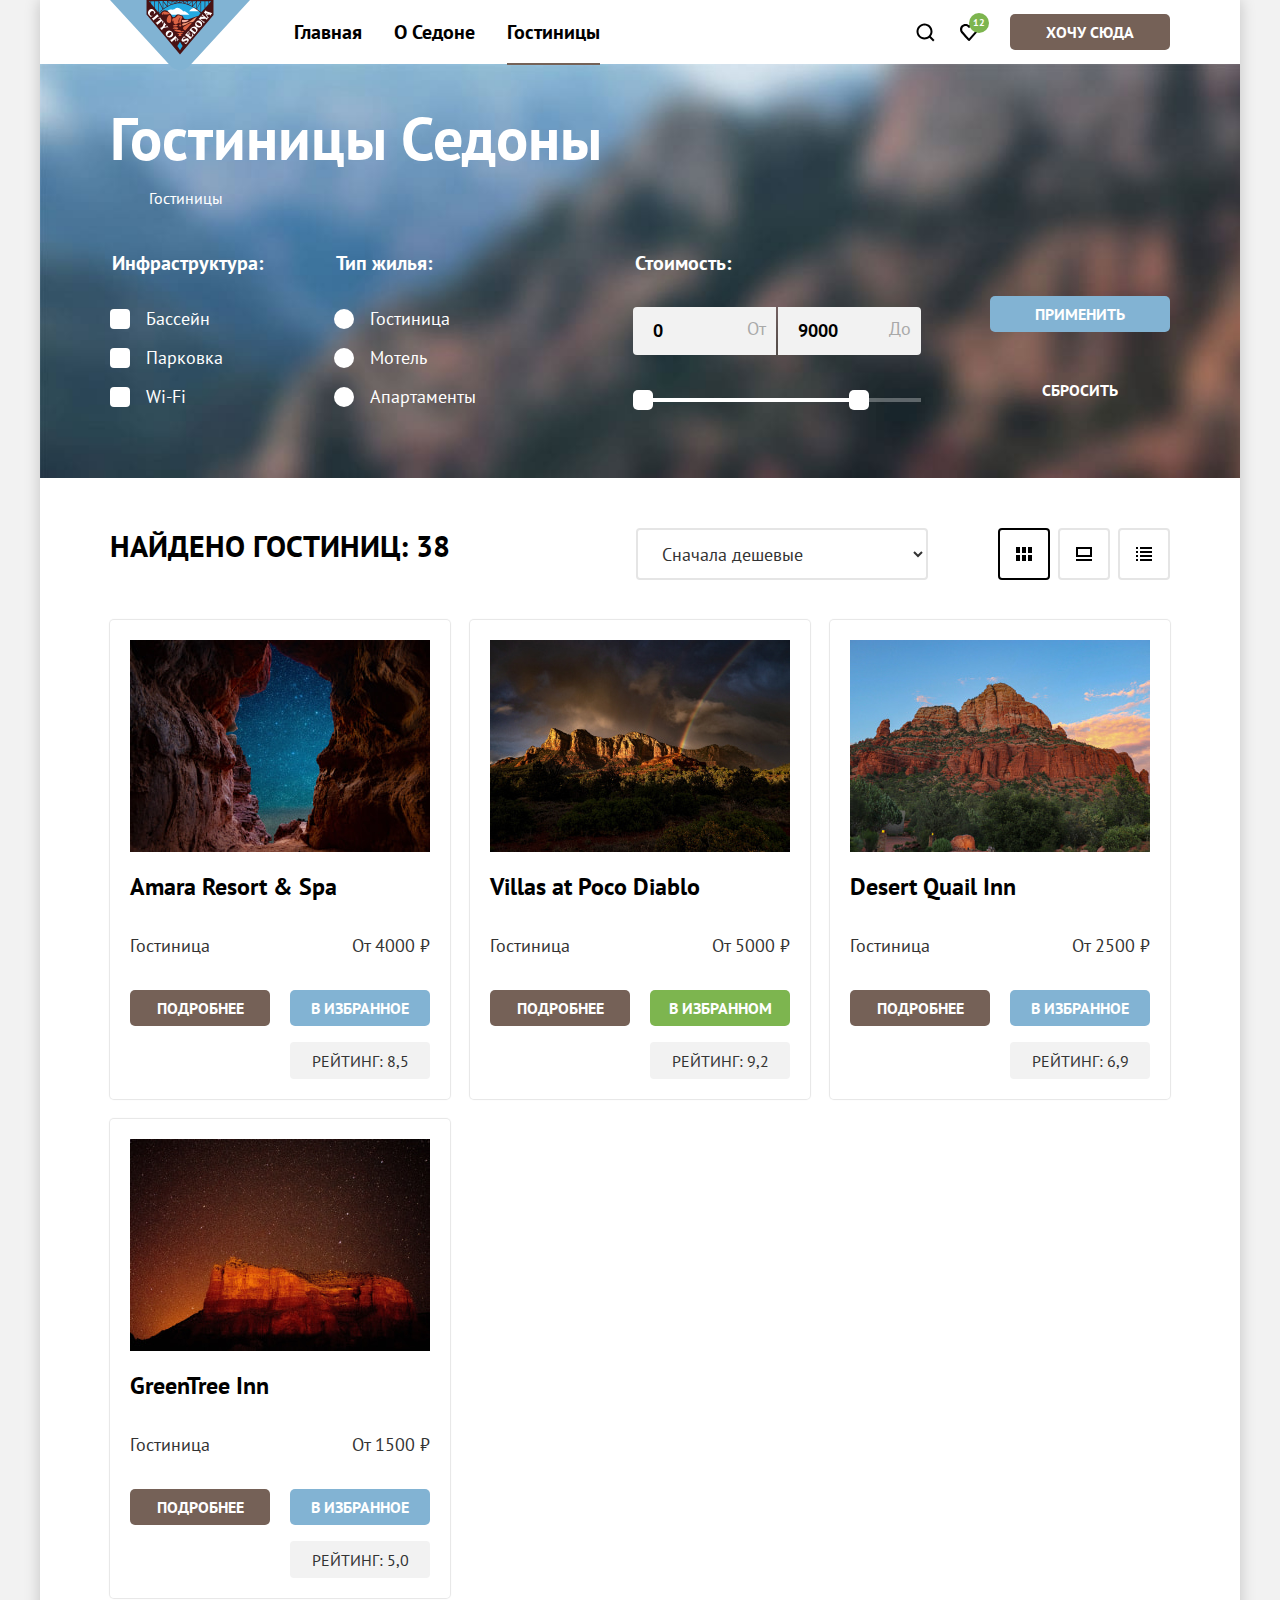
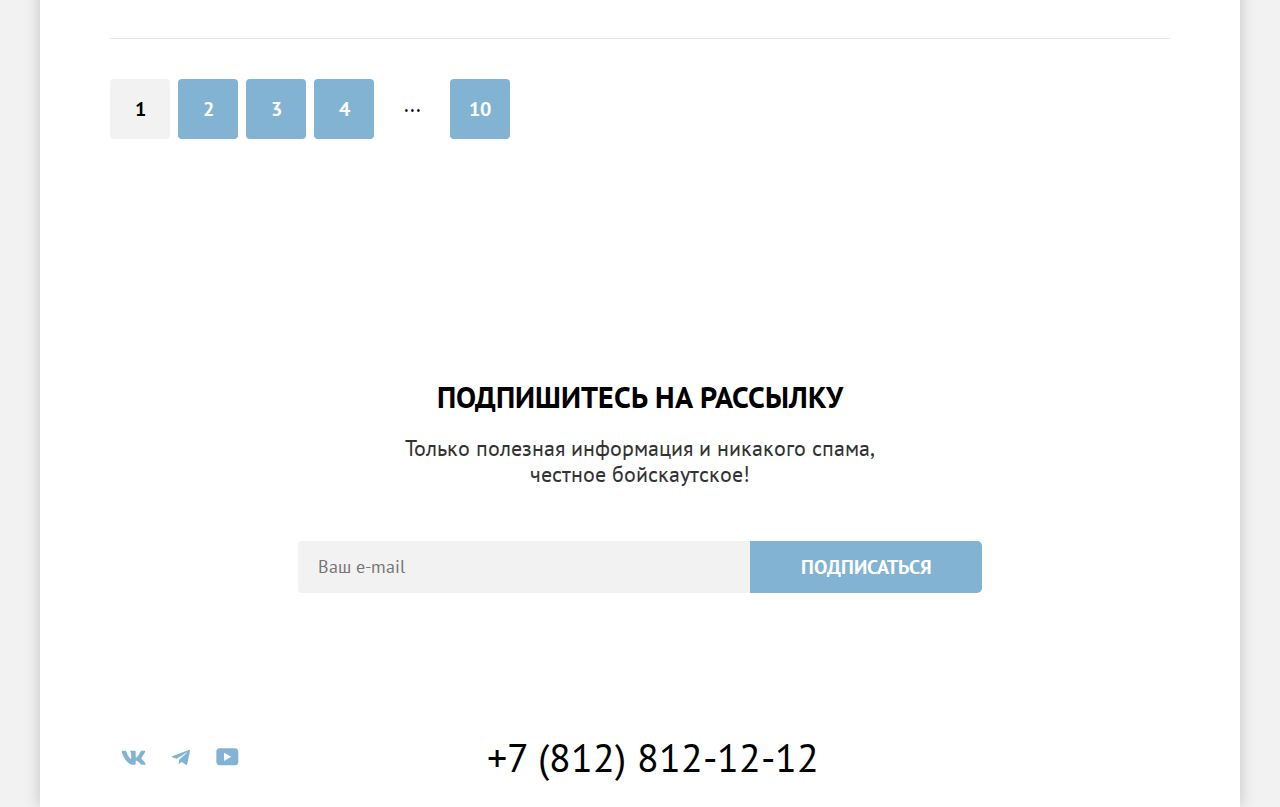
==== commit f95db62e: "Мелкие правки" ====
--- a/catalog.html
+++ b/catalog.html
@@ -3,6 +3,7 @@
 	<head>
 		<meta charset="utf-8">
 		<title>Гостиницы Седона</title>
+		<link rel="icon" href="favicon.ico" type="image/x-icon">
 		<link rel="stylesheet" href="styles/styles.css">
 	</head>
 	<body>
@@ -26,13 +27,13 @@
 					</ul>
 
 					<ul class="navigation-list navigation-user">
-						<li class="navigation-item-user navigation-search-icon">
-							<a class="navigation-link " href="#">
+						<li class="navigation-item-user">
+							<a class="navigation-link navigation-search-icon" href="#">
 								<span class="visually-hidden">Поиск</span>
 							</a>
 						</li>
-						<li class="navigation-item-user navigation-favorite-icon">
-							<a class="navigation-link favorite-link" href="#">
+						<li class="navigation-item-user">
+							<a class="navigation-link favorite-link navigation-favorite-icon" href="#">
 								<span class="visually-hidden">Гостиниц в избранном</span>
 								<span class="count-favorite">12</span>
 							</a>
@@ -44,231 +45,219 @@
 				</nav>
 			</header>
 
-			<main class="main-inner main-container"  data-test="main">
+			<main class="main-container"  data-test="main">
 
 				<div class="inner-header">
-					<div class="container">
-						<h1 class="inner-header-title">Гостиницы Седоны</h1>
-						<ul class="breadcrumbs">
-							<li class="breadcrumbs-item">
-								<a class="breadcrumbs-link" href="index.html">Главная</a>
-							</li>
-							<li class="breadcrumbs-item">
-								<a class="breadcrumbs-link">Каталог</a>
-							</li>
-						</ul>
-
-						<section class="filter" data-test="filter">
-							<h2 class="visually-hidden">Фильтр гостиниц</h2>
-							<form class="catalog-filter" action="https://echo.htmlacademy.ru/" method="get">
-								<div class="filter-list">
-									<fieldset class="catalog-filter-group catalog-filter-item">
-										<legend class="catalog-filter-title">Инфраструктура:</legend>
-										<ul class="catalog-filter-list">
-											<li class="catalog-filter-item">
-												<label class="control">
-													<input type="checkbox" class="control-input" checked name="pool">Бассейн
-												</label>
-											</li>
-											<li class="catalog-filter-item">
-												<label class="control">
-													<input type="checkbox" class="control-input" checked name="parking">Парковка
-												</label>
-											</li>
-											<li class="catalog-filter-item">
-												<label class="control">
-													<input type="checkbox" class="control-input"  name="wifi">Wi-Fi
-												</label>
-											</li>
-										</ul>
-
-									</fieldset>
-
-									<fieldset class="catalog-filter-group catalog-filter-item">
-										<legend class="catalog-filter-title">Тип жилья:</legend>
-										<ul class="catalog-filter-list">
-											<li class="catalog-filter-item">
-												<label class="control">
-													<input type="radio" class="control-input" checked name="type">Гостиница
-												</label>
-											</li>
-											<li class="catalog-filter-item">
-												<label class="control">
-													<input type="radio" class="control-input" name="type">Мотель
-												</label>
-											</li>
-											<li class="catalog-filter-item">
-												<label class="control">
-													<input type="radio" class="control-input" name="type">Апартаменты
-												</label>
-											</li>
-										</ul>
-
-									</fieldset>
-
-									<fieldset class="catalog-filter-group catalog-filter-price">
-										<legend class="catalog-filter-title">Стоимость:</legend>
-										<div class="price-item">
-											<label for="price_from" class="control control-price">От</label>
-											<input id="price_from" type="text" inputmode="numeric" pattern="\d*" class="control-input price-filter price-from" name="price_from" placeholder="0" value="0">
+					<h1 class="inner-header-title">Гостиницы Седоны</h1>
+					<ul class="breadcrumbs">
+						<li class="breadcrumbs-item">
+							<a class="breadcrumbs-link breadcrumbs-home-link" href="index.html"><span class="visually-hidden">Главная</span></a>
+						</li>
+						<li class="breadcrumbs-item">
+							<a href="#" class="breadcrumbs-link">Гостиницы</a>
+						</li>
+					</ul>
+
+					<section class="filter" data-test="filter">
+						<h2 class="visually-hidden">Фильтр гостиниц</h2>
+						<form class="catalog-filter" action="https://echo.htmlacademy.ru/" method="get">
+							<fieldset class="catalog-filter-group">
+								<legend class="catalog-filter-title">Инфраструктура:</legend>
+								<ul class="catalog-filter-list">
+									<li class="catalog-filter-item">
+										<label class="control">
+											<input type="checkbox" class="control-input" checked name="pool"><span>Бассейн</span>
+										</label>
+									</li>
+									<li class="catalog-filter-item">
+										<label class="control">
+											<input type="checkbox" class="control-input" checked name="parking"><span>Парковка</span>
+										</label>
+									</li>
+									<li class="catalog-filter-item">
+										<label class="control">
+											<input type="checkbox" class="control-input"  name="wifi"><span>Wi-Fi</span>
+										</label>
+									</li>
+								</ul>
+
+							</fieldset>
+
+							<fieldset class="catalog-filter-group">
+								<legend class="catalog-filter-title">Тип жилья:</legend>
+								<ul class="catalog-filter-list">
+									<li class="catalog-filter-item">
+										<label class="control">
+											<input type="radio" class="control-input" checked name="type"><span>Гостиница</span>
+										</label>
+									</li>
+									<li class="catalog-filter-item">
+										<label class="control">
+											<input type="radio" class="control-input" name="type"><span>Мотель</span>
+										</label>
+									</li>
+									<li class="catalog-filter-item">
+										<label class="control">
+											<input type="radio" class="control-input" name="type"><span>Апартаменты</span>
+										</label>
+									</li>
+								</ul>
+
+							</fieldset>
+
+							<fieldset class="catalog-filter-group catalog-filter-price">
+								<legend class="catalog-filter-title">Стоимость:</legend>
+								<div class="price-item">
+									<label for="price_from" class="control control-price">От</label>
+									<input id="price_from" type="text" inputmode="numeric" pattern="\d*" class="control-input price-filter price-from" name="price_from" placeholder="0" value="0">
+								</div>
+								<div class="price-item">
+										<label for="price-to" class="control control-price">До</label>
+									<input id="price-to" type="text" inputmode="numeric" pattern="\d*" class="control-input price-filter price-to" name="price_to" placeholder="9000" value="9000">
+								</div>
+									<div class="range-scale">
+										<div class="range-bar" style="left: 0; width: 226px">
+											<button class="range-toggle toggle-min">
+											<span class="visually-hidden">Изменить минимальную цену</span>
+											</button>
+											<button class="range-toggle toggle-max">
+											<span class="visually-hidden">Изменить максимальную цену</span>
+											</button>
 										</div>
-										<div class="price-item">
-										   <label for="price-to" class="control control-price">До</label>
-											<input id="price-to" type="text" inputmode="numeric" pattern="\d*" class="control-input price-filter price-to" name="price_to" placeholder="9000" value="9000">
-										</div>
-									</fieldset>
-									<div class="filter-control">
-										<button class="btn btn-second" type="submit">Применить</button>
-										<button class="btn btn-inline" type="reset" >Сбросить</button>
 									</div>
-								</div>
-
-							</form>
-						</section>
+							</fieldset>
+							<div class="filter-control">
+								<button class="btn btn-second" type="submit">Применить</button>
+								<button class="btn btn-inline" type="reset" >Сбросить</button>
+							</div>
+
+						</form>
+					</section>
+				</div>
+
+				<section class="product-list" data-test="catalog">
+
+					<div class="active-catalog">
+						<h2 class="title-catalog">Найдено гостиниц: <span>38</span></h2>
+
+						<select class="select sort-product" aria-label="Сортировка">
+							<option value="cheap">Сначала дешевые</option>
+							<option value="expensive">Сначала дорогие</option>
+							<option value="popular">Популярные</option>
+						</select>
+
+						<div class="catalog-view">
+							<a href="#" class="catalog-view-link plate active"><span class="visually-hidden">Отображение карточками</span></a>
+							<a href="#" class="catalog-view-link plate-list"><span class="visually-hidden">Отображение расширенными карточками</span></a>
+							<a href="#" class="catalog-view-link list"><span class="visually-hidden">Отображение списком</span></a>
+						</div>
+
 					</div>
-				</div>
-
-				<section class="product-list" data-test="catalog">
-					<div class="container">
-						<div class="active-catalog">
-							<h2 class="title-section">Найдено гостиниц: <span>38</span></h2>
-							<div class="sort-block">
-								<select class="select sort-product" aria-label="Сортировка">
-									<option value="cheap">Сначала дешевые</option>
-									<option value="expensive">Сначала дорогие</option>
-									<option value="popular">Популярные</option>
-								</select>
-
-								<div class="catalog-view">
-									<a href="#" class="catalog-view-link plate active"><span class="visually-hidden">Отображение карточками</span></a>
-									<a href="#" class="catalog-view-link plate-list"><span class="visually-hidden">Отображение расширенными карточками</span></a>
-									<a href="#" class="catalog-view-link list"><span class="visually-hidden">Отображение списком</span></a>
-								</div>
-							</div>
-
-						</div>
-
-						<ul class="hotel-list">
-
-							<li class="hotel-card">
-								<a class="hotel-link-image" tabindex="-1" href="#">
-									<img class="hotel-card-image" src="images/hotels/hotel-1.jpg" width="300" height="212" alt="вид на звездное небо через проход в пещеру">
-								</a>
-								<a class="hotel-link-title" tabindex="-1" href="#">
-									<h3 class="hotel-card-title">Amara Resort & Spa</h3>
-								</a>
-								<div class="hotel-info">
+
+					<ul class="hotel-list">
+
+						<li class="hotel-card">
+							<a class="hotel-link-image" tabindex="-1" href="#">
+								<img class="hotel-card-image" src="images/hotels/hotel-1.jpg" width="300" height="212" alt="вид на звездное небо через проход в пещеру">
+							</a>
+							<a class="hotel-link-title" tabindex="-1" href="#">
+								<h3 class="hotel-card-title">Amara Resort & Spa</h3>
+							</a>
+							<div class="card-footer">
 									<p class="type-hotel">Гостиница</p>
 									<p class="hotel-card-price">От 4000 ₽</p>
-								</div>
-								<div class="hotel-action">
 									<a class="btn btn-basic btn-card" href="#">Подробнее</a>
 									<a class="btn btn-second btn-card" href="#">В избранное</a>
-								</div>
-								<div class="hotel-footer">
-									<p class="stars">
+									<p class="stars stars-four">
 										<span class="visually-hidden">Отель 4 звезды</span>
 									</p>
 									<p class="hotel-rating">Рейтинг: 8,5</p>
-								</div>
-							</li>
-
-							<li class="hotel-card">
-								<a class="hotel-link-image" tabindex="-1" href="#">
-									<img class="hotel-card-image" src="images/hotels/hotel-2.jpg" width="300" height="212" alt="Высокие горы вдалике после дождя на фоне радуги">
-								</a>
-								<a class="hotel-link-title" tabindex="-1" href="#">
-									<h3 class="hotel-card-title">Villas at Poco Diablo</h3>
-								</a>
-								<div class="hotel-info">
+							</div>
+
+						</li>
+
+						<li class="hotel-card">
+							<a class="hotel-link-image" tabindex="-1" href="#">
+								<img class="hotel-card-image" src="images/hotels/hotel-2.jpg" width="300" height="212" alt="Высокие горы вдалике после дождя на фоне радуги">
+							</a>
+							<a class="hotel-link-title" tabindex="-1" href="#">
+								<h3 class="hotel-card-title">Villas at Poco Diablo</h3>
+							</a>
+							<div class="card-footer">
 									<p class="type-hotel">Гостиница</p>
 									<p class="hotel-card-price">От 5000 ₽</p>
-								</div>
-								<div class="hotel-action">
 									<a class="btn btn-basic btn-card" href="#">Подробнее</a>
 									<a class="btn btn-select btn-card" href="#">В избранном</a>
-								</div>
-								<div class="hotel-footer">
-									<p class="stars">
+									<p class="stars stars-four">
 										<span class="visually-hidden">Отель 4 звезды</span>
 									</p>
 									<p class="hotel-rating">Рейтинг: 9,2</p>
-								</div>
-							</li>
-
-							<li class="hotel-card">
-								<a class="hotel-link-image" tabindex="-1" href="#">
-									<img class="hotel-card-image" src="images/hotels/hotel-3.jpg" width="300" height="212" alt="Горный хребет в солнечную погоду">
-								</a>
-								<a class="hotel-link-title" tabindex="-1" href="#">
-									<h3 class="hotel-card-title">Desert Quail Inn</h3>
-								</a>
-								<div class="hotel-info">
+							</div>
+
+						</li>
+
+						<li class="hotel-card">
+							<a class="hotel-link-image" tabindex="-1" href="#">
+								<img class="hotel-card-image" src="images/hotels/hotel-3.jpg" width="300" height="212" alt="Горный хребет в солнечную погоду">
+							</a>
+							<a class="hotel-link-title" tabindex="-1" href="#">
+								<h3 class="hotel-card-title">Desert Quail Inn</h3>
+							</a>
+							<div class="card-footer">
 									<p class="type-hotel">Гостиница</p>
 									<p class="hotel-card-price">От 2500 ₽</p>
-								</div>
-								<div class="hotel-action">
 									<a class="btn btn-basic btn-card" href="#">Подробнее</a>
 									<a class="btn btn-second btn-card" href="#">В избранное</a>
-								</div>
-								<div class="hotel-footer">
-									<p class="stars">
+									<p class="stars stars-three">
 										<span class="visually-hidden">Отель 3 звезды</span>
 									</p>
 									<p class="hotel-rating">Рейтинг: 6,9</p>
-								</div>
-							</li>
-
-							<li class="hotel-card">
-								<a class="hotel-link-image" tabindex="-1" href="#">
-									<img class="hotel-card-image" src="images/hotels/hotel-4.jpg" width="300" height="212" alt="Горный хребет на фоне звездного неба">
-								</a>
-								<a class="hotel-link-title" tabindex="-1" href="#">
-									<h3 class="hotel-card-title">GreenTree Inn</h3>
-								</a>
-								<div class="hotel-info">
+							</div>
+
+						</li>
+
+						<li class="hotel-card">
+							<a class="hotel-link-image" tabindex="-1" href="#">
+								<img class="hotel-card-image" src="images/hotels/hotel-4.jpg" width="300" height="212" alt="Горный хребет на фоне звездного неба">
+							</a>
+							<a class="hotel-link-title" tabindex="-1" href="#">
+								<h3 class="hotel-card-title">GreenTree Inn</h3>
+							</a>
+							<div class="card-footer">
 									<p class="type-hotel">Гостиница</p>
 									<p class="hotel-card-price">От 1500 ₽</p>
-								</div>
-								<div class="hotel-action">
 									<a class="btn btn-basic btn-card" href="#">Подробнее</a>
 									<a class="btn btn-second btn-card" href="#">В избранное</a>
-								</div>
-								<div class="hotel-footer">
-									<p class="stars">
+									<p class="stars stars-two">
 										<span class="visually-hidden">Отель 2 звезды</span>
 									</p>
 									<p class="hotel-rating">Рейтинг: 5,0</p>
-								</div>
-							</li>
-
-						</ul>
-
-						<ul class="pagination">
-							<li class="pagination-item first-page">
-								<a class="pagination-link current" href="#">1</a>
-							</li>
-							<li class="pagination-item">
-								<a class="pagination-link" href="#">2</a>
-							</li>
-							<li class="pagination-item">
-								<a class="pagination-link" href="#">3</a>
-							</li>
-							<li class="pagination-item">
-								<a class="pagination-link" href="#">4</a>
-							</li>
-							<li class="pagination-item dot">
-								<a class="pagination-link-dot" tabindex="-1">...</a>
-							</li>
-							<li class="pagination-item last-page">
-								<a class="pagination-link" href="#">10</a>
-							</li>
-						</ul>
-					</div>
+							</div>
+						</li>
+
+					</ul>
+
+					<ul class="pagination">
+						<li class="pagination-item first-page">
+							<a class="pagination-link current" href="#">1</a>
+						</li>
+						<li class="pagination-item">
+							<a class="pagination-link" href="#">2</a>
+						</li>
+						<li class="pagination-item">
+							<a class="pagination-link" href="#">3</a>
+						</li>
+						<li class="pagination-item">
+							<a class="pagination-link" href="#">4</a>
+						</li>
+						<li class="pagination-item dot">
+							<a class="pagination-link-dot" tabindex="-1">...</a>
+						</li>
+						<li class="pagination-item last-page">
+							<a class="pagination-link" href="#">10</a>
+						</li>
+					</ul>
 				</section>
-
-			</main>
-			<footer class="page-footer"  data-test="footer">
 				<section class="subscribe subscribe-light"  data-test="subscribe">
 					<h2 class="title-section subscribe-title">Подпишитесь на рассылку</h2>
 					<p class="subscribe-text">Только полезная информация и никакого спама, честное бойскаутское!</p>
@@ -280,31 +269,31 @@
 						<button class="btn btn-second btn-big" type="submit">Подписаться</button>
 					</form>
 				</section>
-				<section class="footer-contacts">
-					<h2 class="visually-hidden">Контакты и социальные сети</h2>
-					<ul class="social-list">
+
+			</main>
+			<footer class="page-footer"  data-test="footer">
+				<h2 class="visually-hidden">Контакты и социальные сети</h2>
+				<ul class="social-list">
 						<li class="social-item">
-							<a class="social-link social-item-vk" href="https://vk.com/htmlacademy">
-								<span class="visually-hidden">Вконтакте</span>
-							</a>
+								<a class="social-link social-item-vk" href="https://vk.com/htmlacademy">
+										<span class="visually-hidden">Вконтакте</span>
+								</a>
 						</li>
 						<li class="social-item">
-							<a class="social-link social-item-tg" href="https://t.me/htmlacademy">
-								<span class="visually-hidden">Телеграмм</span>
-							</a>
+								<a class="social-link social-item-tg" href="https://t.me/htmlacademy">
+										<span class="visually-hidden">Телеграмм</span>
+								</a>
 						</li>
 						<li class="social-item">
-							<a class="social-link social-item-yt" href="https://www.youtube.com/user/htmlacademyru">
-								<span class="visually-hidden">Youtube</span>
-							</a>
-						</li>
-					</ul>
-					<a class="phone-footer" href="tel:+78128121212">+7 (812) 812-12-12</a>
-					<a class="dev-company" href="https://htmlacademy.ru/" target="_blank">
-						<img src="images/academy-logo.svg" width="115" height="34" alt="Логотип компании HTML академия">
-					</a>
-				</section>
-
+								<a class="social-link social-item-yt" href="https://www.youtube.com/user/htmlacademyru">
+										<span class="visually-hidden">Youtube</span>
+								</a>
+						</li>
+				</ul>
+				<a class="phone-footer" href="tel:+78128121212">+7 (812) 812-12-12</a>
+				<a class="dev-company" href="https://htmlacademy.ru/" target="_blank">
+						<!-- <img src="images/academy-logo.svg" width="115" height="34" alt="Логотип компании HTML академия"> -->
+				</a>
 			</footer>
 		</div>
 	</body>
--- a/styles/styles.css
+++ b/styles/styles.css
@@ -1,130 +1,1023 @@
 @font-face {
-	font-family: "PT Sans";
-	font-style: normal;
-	font-weight: 400;
-	src: url("../fonts/ptsans-400.woff2") format("woff2");
-	font-display: swap;
+  font-family: "PT Sans";
+  font-style: normal;
+  font-weight: 400;
+  src: url("../fonts/ptsans-400.woff2") format("woff2");
+  font-display: swap;
 }
 
 @font-face {
-	font-family: "PT Sans";
-	font-style: normal;
-	font-weight: 700;
-	src: url("../fonts/ptsans-700.woff2") format("woff2");
-	font-display: swap;
+  font-family: "PT Sans";
+  font-style: normal;
+  font-weight: 700;
+  src: url("../fonts/ptsans-700.woff2") format("woff2");
+  font-display: swap;
 }
 
 html{
-	height: 100%;
+  height: 100%;
 }
 
 body{
-	font-family: "PT Sans", "Arial", sans-serif;
-
-	font-size: 22px;
-	line-height: 26px;
-
-	background-color: #F2F2F2;
-	color: #333333;
-	margin: 0;
-	height: 100%;
+  font-family: "PT Sans", "Arial", sans-serif;
+
+  font-size: 22px;
+  line-height: 26px;
+
+  background-color: #F2F2F2;
+  color: #333333;
+  margin: 0;
+  height: 100%;
 }
 
 .main-container{
-	flex-grow: 1;
+  flex-grow: 1;
+  background-color: #FFFFFF;
 }
 
 .container{
-	width: 1060px;
-	margin: 0 auto;
+  width: 1060px;
+  margin: 0 auto;
 }
 
 .wrapper{
-	width: 1200px;
-	margin: 0 auto;
-	box-shadow: 0 0 15px 0 #00000033;
-	display: flex;
-	flex-direction: column;
-	min-height: 100%;
+  width: 1200px;
+  margin: 0 auto;
+  box-shadow: 0 0 15px 0 #00000033;
+  display: flex;
+  flex-direction: column;
+  min-height: 100%;
 }
 
 .page-header{
-	background-color: #FFFFFF;
-	color: #000000;
-	font-size: 20px;
-	font-weight: 700;
-	line-height: 24px;
-}
-.main-index, .main-inner{
-	background-color: #FFFFFF;
-}
-
+  background-color: #FFFFFF;
+  color: #000000;
+  font-size: 20px;
+  font-weight: 700;
+  line-height: 24px;
+}
+
+
+
+.btn{
+  font-family: inherit;
+  font-size: 16px;
+  line-height: 20px;
+  font-weight: 700;
+  text-transform: uppercase;
+  text-align: center;
+  text-decoration: none;
+  border: none;
+  border-radius: 5px;
+  padding: 8px 15px;
+  display: block;
+  /* width: 100%; */
+  cursor: pointer;
+}
+
+.control-input, .select{
+  font-family: inherit;
+  font-size: 18px;
+  line-height: 24px;
+  border: 0;
+}
+
+.select{
+  color: #333333;
+  background-color: #FFFFFF;
+  line-height: 21px;
+}
+
+.btn-basic{
+  background-color: #756157;
+  color: #FFFFFF;
+}
+
+.btn-basic:hover{
+    background-color: #615048;
+}
+.btn-basic:active{
+    background-color:#756157;
+    color: #FFFFFF4D;
+}
+.btn-basic:focus{
+    background-color: #615048;
+}
+
+
+.btn-second{
+  background-color: #82B3D3;
+  color: #FFFFFF;
+}
+
+.btn-second:hover{
+    background-color: #68A2CA;
+}
+.btn-second:active{
+    background-color:#82B3D3;
+    color: #FFFFFF4D;
+}
+.btn-second:focus{
+    background-color: #68A2CA;
+}
+
+
+.btn-select{
+  background-color: #7DB54F;;
+  color: #FFFFFF;
+}
+
+.btn-select:hover{
+    background-color: #6C9E42;
+}
+.btn-select:active{
+    background-color:#7DB54F;
+    color: #FFFFFF4D;
+}
+.btn-select:focus{
+    background-color: #6C9E42;
+}
+
+
+.btn-inline{
+  background-color: inherit;
+  color: #FFFFFF;
+}
+
+.btn-inline:hover{
+    color: #FFFFFF;
+    opacity: .6;
+}
+.btn-inline:active{
+    color:#FFFFFF4D;
+}
+.btn-inline:focus{
+    outline: 3px solid #83B3D3;
+}
+
+
+
+
+
+.btn-disabled{
+  background-color: #E5E5E5;
+  color:#FFFFFF;
+}
+
+.btn-big{
+  font-size: 20px;
+  line-height: 36px;
+  font-weight: 700;
+}
+
+.btn-card{
+	padding: 8px 5px;
+	width: 130px;
+}
+
+.title-section{
+  font-size: 30px;
+  line-height: 36px;
+  font-weight: 700;
+  color: #000000;
+  text-transform: uppercase;
+  margin: 0 auto;
+  max-width: 684px;
+}
+
+.visually-hidden{
+  position: fixed;
+  transform: scale(0);
+}
+/* visually-hidden v2 */
+/*
+.visually-hidden {
+  position: absolute;
+  width: 1px;
+  height: 1px;
+  margin: -1px;
+  padding: 0;
+  border: 0;
+  clip: rect(0 0 0 0);
+  overflow: hidden;
+}
+*/
+.logo{
+  z-index: 1;
+  margin-bottom: -6px;
+}
+
+.logo img{
+  display: block;
+}
+
+.navigation{
+  display: flex;
+  gap: 28px;
+  padding-left: 70px;
+  padding-right: 70px;
+}
+
+.navigation-link{
+    color: #000000;
+    text-decoration: none;
+    text-align: center;
+    padding: 20px 16px;
+    display: block;
+  }
+
+.navigation-item-user{
+  display: block;
+  margin: 0 12px;
+}
+
+.navigation-btn{
+  margin: 0;
+  margin-left: 20px;
+}
+
+.navigation-btn .btn{
+  min-width: 130px;
+}
+
+.navigation-list{
+    list-style: none;
+    display: flex;
+    flex-wrap: wrap;
+    align-items: center;
+    margin: 0;
+    padding: 0;
+    z-index: 1;
+  }
+
+
+.navigation-search-icon{
+  background-image: url(../images/loupe.svg);
+  background-repeat: no-repeat;
+  background-position: center;
+  padding: 0;
+  width: 19px;
+  height: 19px;
+}
+
+.navigation-favorite-icon{
+  background-image: url(../images/heard.svg);
+  background-repeat: no-repeat;
+  background-position: center;
+  padding: 0;
+  width: 19px;
+  height: 19px;
+}
+
+.navigation-search-icon:hover, .navigation-favorite-icon:hover{
+    opacity: 0.6;
+}
+
+
+.navigation-link.active{
+  text-decoration: underline;
+  text-decoration-color: #756257;
+  text-decoration-thickness: 2px;
+  text-underline-offset: 24px;
+}
+.navigation-link:hover{
+  color: #626161;
+}
+.navigation-link:focus{
+  color: #626161;
+  outline: none;
+  box-shadow: inset 0 0 0 2px #626161;
+}
+
+.navigation-user{
+  margin-left: auto;
+}
+
+.promo{
+  background-image: url(../images/divider.svg),url(../images/promo.jpg);
+  background-size: 100% auto, cover;
+  background-position: bottom, top;
+  background-repeat:no-repeat;
+  background-color: #9cd8ff;
+  color:#000000;
+  padding-top: 51px;
+  padding-bottom: 82px;
+  padding-right: 40px;
+  padding-left: 40px;
+  min-height: 428px;
+  text-align: center;
+}
+
+.promo-img{
+  display: block;
+  margin: 0 auto;
+}
+.favorite-link{
+  position: relative;
+}
+
+.count-favorite{
+    font-size: 10px;
+    line-height: 19px;
+    color: #FFFFFF;
+    background-color: #7DB54F;
+    border-radius: 50%;
+    position: absolute;
+    width: 20px;
+    height: 20px;
+    text-align: center;
+    top: -50%;
+}
+
+.advantage{
+  text-align: center;
+  padding-top: 69px;
+}
+
+.advantage-wrap{
+  padding: 102px 82px;
+  position: relative;
+}
+
+.advantage-description{
+  font-size: 22px;
+  line-height: 26px;
+  color: #333333;
+  margin: 0;
+  margin-bottom: 90px;
+  padding-left: 30px;
+  padding-right: 30px;
+}
+
+.advantage-list{
+  list-style: none;
+  padding: 0;
+  margin: 0;
+
+  display: grid;
+  grid-template-columns: repeat(3,1fr);
+}
+
+.advantage-card{
+  /* max-width: 400px; */
+  box-sizing: border-box;
+  background-color: rgba(131, 179, 211, 0.2);
+
+}
+
+.advantage-card:nth-child(2n){
+  background-color: rgba(131, 179, 211, 0.12);
+}
+
+.advantage-title{
+  font-size: 24px;
+  line-height: 28px;
+  font-weight: 700;
+  text-transform: uppercase;
+  margin: 0;
+}
+
+.advantage-title::after{
+  content: "";
+  width: 60px;
+  margin-top: 20px;
+  display: block;
+  color: red;
+  border-bottom: 2px solid #0000004D;
+  margin: 30px auto;
+}
+.advantage-item-big .advantage-title::after{
+  border-bottom: 2px solid #FFFFFF4D;
+}
+
+.advantage-text{
+  color: #333333;
+  font-size: 18px;
+  line-height: 21px;
+  margin: 0;
+}
+
+.advantage-item-big{
+  grid-column: 1 / -1;
+  display: flex;
+  align-items: center;
+}
+
+.advantage-item-big, .advantage-item-big p{
+  color: #FFFFFF;
+  background-color: #82B3D3;
+}
+
+.advantage-img{
+  vertical-align: middle;
+}
+
+.advantage-section{
+  text-align: center;
+  margin: 0 auto;
+  margin-bottom: 25px;
+}
+
+.advantage-item-reverse{
+  display: flex;
+  flex-direction: row-reverse;
+}
+
+
+.about{
+  text-align: center;
+  padding-top: 64px;
+}
+
+.about-list{
+  display: flex;
+  flex-wrap: wrap;
+  margin: 0;
+  padding: 0;
+}
+
+.about-text{
+  font-size: 22px;
+  line-height: 26px;
+  color: #333333;
+  margin: 0;
+  margin-bottom: 64px;
+  padding-left: 30px;
+  padding-right: 30px;
+}
+
+.about-item{
+  list-style: none;
+  padding-top: 80px;
+  padding-left: 30px;
+  padding-right: 30px;
+  padding-bottom: 80px;
+  width: 400px;
+  box-sizing: border-box;
+}
+
+.about-description{
+  font-size: 18px;
+  line-height: 21px;
+  margin: 0;
+}
+
+.about-item:nth-child(2n+1){
+  background-color: #83B3D31F;
+}
+
+.about-title{
+  font-size: 24px;
+  line-height: 28px;
+  font-weight: 700;
+  text-transform: uppercase;
+  color: #000000;
+  margin: 0;
+  margin-bottom: 30px;
+}
+
+.about-item-house::before{
+  content: '';
+  width: 75px;
+  height: 75px;
+  display: block;
+  background-image: url(../images/home.svg);
+  background-repeat: no-repeat;
+  background-size: contain;
+  background-position: center;
+  margin: 0 auto;
+  margin-bottom: 30px;
+}
+
+.about-item-food::before{
+  content: '';
+  width: 75px;
+  height: 75px;
+  display: block;
+  background-image: url(../images/food.svg);
+  background-repeat: no-repeat;
+  background-size: contain;
+  background-position: center;
+  margin: 0 auto;
+  margin-bottom: 30px;
+}
+
+.about-item-souvenirs::before{
+  content: '';
+  width: 75px;
+  height: 75px;
+  display: block;
+  background-image: url(../images/gift.svg);
+  background-repeat: no-repeat;
+  background-size: contain;
+  background-position: center;
+  margin: 0 auto;
+  margin-bottom: 28px;
+}
+
+.about-title-section{
+  margin: 0 auto;
+  margin-bottom: 20px;
+}
+
+
+.lead{
+  text-align: center;
+  padding-top: 96px;
+  padding-bottom: 96px;
+}
+
+.lead-text{
+  font-size: 22px;
+  line-height: 26px;
+  width: 592px;
+  margin: 0 auto;
+  margin-bottom: 54px;
+  padding-left: 30px;
+  padding-right: 30px;
+}
+
+.lead-title{
+  margin-bottom: 20px;
+}
+
+.lead-link{
+  max-width: 376px;
+  margin: 0 auto;
+}
+
+.subscribe{
+  text-align: center;
+  padding-top: 96px;
+  padding-bottom: 104px;
+}
+.subscribe-picture{
+  background-image: url(../images/subscribe.jpg);
+  background-size: cover;
+  background-repeat:no-repeat;
+  background-color: #9cd8ff;
+  color:#000000;
+}
+
+.subscribe-title{
+  font-size: 30px;
+  line-height: 36px;
+  font-weight: 700;
+  color:#FFFFFF;
+  margin-bottom: 20px;
+}
+
+.subscribe-form{
+  display: flex;
+  margin: 0 auto;
+  width: 684px;
+}
+
+.subscribe-form .btn{
+  border-top-left-radius: 0;
+  border-bottom-left-radius: 0;
+  min-width: 232px;
+}
+
+.subscribe-input{
+  width: 412px;
+  padding: 14px 20px;
+  border-radius: 4px 0 0 4px;
+  background-color: #F2F2F2;
+}
+
+.subscribe-text{
+  color: #FFFFFF;
+  font-size: 22px;
+  line-height: 26px;
+  margin: 0 auto;
+  margin-bottom: 54px;
+  width: 475px;
+  padding-left: 30px;
+  padding-right: 30px;
+}
+
+.subscribe-light > .subscribe-title{
+  color: #000000;
+}
+.subscribe-light > .subscribe-text{
+  color:#333333;
+}
 .page-footer{
-	background-color: #FFFFFF;
-}
-
-.btn{
-	font-family: inherit;
-	font-size: 16px;
-	line-height: 20px;
-	font-weight: 700;
-	text-transform: uppercase;
-	text-align: center;
-	text-decoration: none;
-	border: none;
-	border-radius: 5px;
-	padding: 8px 50px;
-}
-
-.control-input, .select{
-	font-family: inherit;
-	font-size: 18px;
-	line-height: 24px;
-	border: 0;
-}
-
-.select{
-	color: #333333;
-	background-color: #FFFFFF;
-	line-height: 21px;
-}
-
-.btn-basic{
-	background-color: #756157;
-	color: #FFFFFF;
-}
-
-.btn-second{
-	background-color: #82B3D3;
-	color: #FFFFFF;
-}
-
-.btn-select{
-	background-color: #7DB54F;;
-	color: #FFFFFF;
-}
-
-.btn-inline{
-	background-color: inherit;
-	color: #FFFFFF;
-}
-
-.btn-disabled{
-	background-color: #E5E5E5;
-	color:#FFFFFF;
-}
-
-.btn-big{
-	font-size: 20px;
-	line-height: 36px;
-	font-weight: 700;
-}
-
-.btn-card{
-	padding: 8px 20px;
-}
-
-.title-section{
+  background-color: #FFFFFF;
+  display: flex;
+  justify-content: space-between;
+  max-width: 1060px;
+  align-items: center;
+  gap: 20px;
+  padding-top: 40px;
+  padding-bottom: 30px;
+  padding-left: 70px;
+  padding-right: 70px;
+}
+
+.social-list{
+  margin: 0;
+  padding: 0;
+  display: flex;
+}
+
+.social-item {
+    list-style: none;
+    /* padding: 5px 10px; */
+}
+
+.social-link{
+  --bgc: #83B3D3;
+  width: 47px;
+  height: 40px;
+  display: flex;
+  justify-content: center;
+  align-items: center;
+}
+
+.social-link:before{
+    content: "";
+    width: 25px;
+    height: 25px;
+    display: inline-block;
+    vertical-align: middle;
+    mask-repeat: no-repeat;
+    mask-position: center;
+    mask-image: var(--icon-social);
+    background-color: var(--bgc);
+}
+
+.social-link:hover{
+    --bgc: #68A2CA;
+}
+.social-link:active{
+    --bgc: #68A2CA4D;
+}
+.social-link:focus{
+    --bgc: #68A2CA;
+}
+
+
+.social-item-vk{
+    --icon-social: url(../images/vk.svg);
+}
+
+.social-item-tg{
+    --icon-social: url(../images/tg.svg);
+}
+
+.social-item-yt{
+    --icon-social: url(../images/yt.svg);
+}
+
+.phone-footer{
+  color: #000000;
+  text-decoration: none;
+  font-size: 40px;
+  line-height: 40px;
+  text-align: center;
+}
+
+.phone-footer:hover{
+    color: #756157;
+}
+
+.phone-footer:active{
+    color: #7561574D;
+}
+
+.phone-footer:focus{
+    color: #756157;
+}
+
+
+
+.dev-company:after{
+    content: "";
+    width: 115px;
+    height: 34px;
+    display: block;
+    mask-image: url(../images/academy-logo.svg);
+    background-color: #000000;
+}
+
+.dev-company:hover::after{
+    background-color: #756157;
+}
+.dev-company:active::after{
+    background-color: #7561574D;
+}
+.dev-company:focus::after{
+    background-color: #756157;
+}
+
+
+.inner-header{
+  background-image: url(../images/filter-bg.jpg);
+  background-size: cover;
+  background-repeat:no-repeat;
+  color: #FFFFFF;
+  background-color: #9cd8ff;
+  padding: 70px;
+  padding-top: 35px;
+}
+
+.inner-header-title{
+  font-size: 60px;
+  line-height: 78px;
+  font-weight: 700;
+  margin: 0;
+  margin-bottom: 8px;
+}
+
+.breadcrumbs{
+  margin: 0;
+  padding: 0;
+  margin-bottom: 40px;
+  display: flex;
+  flex-wrap: wrap;
+  align-items: center;
+}
+
+.breadcrumbs-item{
+  list-style: none;
+  position: relative;
+  display: flex;
+}
+
+.breadcrumbs-link{
+  color: #FFFFFF;
+  font-size: 16px;
+  cursor: pointer;
+  text-decoration: none;
+  /* line-height: 21px; */
+}
+
+.breadcrumbs-home-link:after{
+    content: "";
+    mask-image: url(../images/home-icon.svg);
+    width: 12px;
+    height: 12px;
+    background-color: #FFFFFF;
+    margin: auto;
+    display: block;
+}
+
+.breadcrumbs-home-link:hover::after{
+    opacity: .6;
+}
+
+.breadcrumbs-item:not(:first-child)::before{
+    content: "";
+    mask-image: url(../images/bread-line.svg);
+    display: block;
+    width: 7px;
+    height: 10px;
+    background-color: #FFFFFF;
+    margin: auto 10px;
+}
+
+.breadcrumbs-link:not(.breadcrumbs-home-link):hover{
+  opacity: .6;
+}
+.breadcrumbs-link:not(.breadcrumbs-home-link):active{
+  opacity: .6;
+}
+
+.catalog-filter-title{
+  font-size: 20px;
+  line-height: 24px;
+  font-weight: 700;
+  margin-bottom: 32px;
+}
+
+.catalog-filter-item{
+  min-width: 151px;
+  max-width: 170px;
+  margin-bottom: 16px;
+}
+.catalog-filter-item:last-child{
+  margin-bottom: 0;
+}
+
+.catalog-filter-group{
+  border: none;
+  padding: 0;
+  margin: 0;
+
+}
+
+.catalog-filter-list{
+  padding: 0;
+  margin: 0;
+}
+
+.catalog-filter-price{
+  margin-left: auto;
+  display: flex;
+  align-items: flex-start;
+  flex-wrap: wrap;
+  max-width: 288px;
+}
+
+.catalog-filter-item{
+  list-style-type: none;
+}
+
+.price-item{
+  position: relative;
+}
+
+.price-item:first-of-type{
+  margin-right: 2px;
+}
+
+.range-scale{
+  position: relative;
+  height: 4px;
+  margin-top: 36px;
+  background-color: rgba(255, 255, 255, .3);
+  width: 100%;
+}
+.range-bar {
+  position: absolute;
+  height: 100%;
+  background-color: #FFFFFF;
+}
+
+.range-toggle {
+  position: absolute;
+  width: 20px;
+  height: 20px;
+  background: #ffffff;
+  border-radius: 5px;
+  cursor: pointer;
+  border: none;
+}
+
+
+
+.range-toggle:active{
+  outline: 2px solid #83B3D3;
+}
+.range-toggle:focus {
+  outline: 3px solid #83B3D3;
+}
+.toggle-min {
+  top: 50%;
+  transform: translateY(-50%);
+  left: 0;
+}
+
+.toggle-max {
+  top: 50%;
+  transform: translateY(-50%);
+  right: -10px;
+}
+
+
+.control {
+  display: flex;
+  align-items: center;
+}
+
+.control-input[type="checkbox"] {
+  appearance: none;
+    display: flex;
+    align-items: center;
+    justify-content: center;
+    width: 20px;
+    height: 20px;
+    border-radius: 4px;
+    background-color: #FFFFFF;
+    margin: 0;
+    margin-right: 16px;
+}
+.control-input[type="checkbox"]:checked::before {
+  content: "";
+  width: 70%;
+  height: 70%;
+  background: #3F5E72;
+  mask: url(../images/check.svg) no-repeat center / contain;
+}
+
+
+.control-input[type="radio"] {
+  appearance: none;
+    display: flex;
+    align-items: center;
+    justify-content: center;
+    width: 20px;
+    height: 20px;
+    border-radius: 50%;
+    background-color: #FFFFFF;
+    margin: 0;
+    margin-right: 16px;
+}
+.control-input[type="radio"]:checked::before {
+  content: "";
+  width: 50%;
+  height: 50%;
+  background: #3F5E72;
+  mask-image: url(../images/point.svg);
+  mask-repeat:  no-repeat;
+  mask-position: center;
+}
+
+.control-input[type="checkbox"]:not(:disabled):hover,
+.control-input[type="checkbox"]:not(:disabled):hover + span{
+  opacity: .6;
+  cursor: pointer;
+}
+.control-input[type="checkbox"]:not(:disabled):active,
+.control-input[type="checkbox"]:not(:disabled):active + span{
+  opacity: .3;
+  cursor: pointer;
+}
+.control-input[type="checkbox"]:not(:disabled):focus{
+  outline: 3px solid #83B3D3;
+}
+
+.control-input[type="radio"]:not(:disabled):hover,
+.control-input[type="radio"]:not(:disabled):hover + span {
+  opacity: .6;
+  cursor: pointer;
+}
+.control-input[type="radio"]:not(:disabled):active,
+.control-input[type="radio"]:not(:disabled):active + span {
+  opacity: .3;
+  cursor: pointer;
+}
+.control-input[type="radio"]:not(:disabled):focus{
+  outline: 3px solid #83B3D3;
+}
+
+.control-price{
+  position: absolute;
+  top: 10px;
+  right: 10px;
+  color: #A9A9A9;
+
+}
+
+.price-filter{
+  font-weight: 700;
+  width: 103px;
+  background-color: #F2F2F2;
+  padding: 12px 20px;
+}
+
+.price-filter:hover{
+  background-color: #E6E6E6;
+}
+.price-filter:active{
+  background-color: #E6E6E6;
+}
+.price-filter:focus{
+  background-color: #E6E6E6;
+  outline: 3px solid #83B3D3;
+}
+
+.price-from{
+  border-radius: 4px 0 0 4px;
+}
+
+.price-to{
+  border-radius: 0 4px 4px 0;
+}
+
+label.control{
+  font-size: 18px;
+  line-height: 23px;
+  font-weight: 400;
+}
+
+.catalog-filter{
+  display: flex;
+  gap: 69px;
+  flex-wrap: wrap;
+}
+
+.filter-control{
+  width: 180px;
+  display: flex;
+  flex-direction: column;
+  gap: 40px;
+}
+
+.filter-control .btn-second{
+  margin-top: auto;
+}
+
+.active-catalog{
+  display: flex;
+  justify-content: space-between;
+  margin-bottom: 40px;
+  gap: 70px;
+}
+
+.title-catalog{
 	font-size: 30px;
 	line-height: 36px;
 	font-weight: 700;
@@ -133,752 +1026,258 @@
 	margin: 0;
 }
 
-.visually-hidden{
-	position: fixed;
-	transform: scale(0);
-}
-/* visually-hidden v2 */
-/*
-.visually-hidden {
-	position: absolute;
-	width: 1px;
-	height: 1px;
-	margin: -1px;
-	padding: 0;
-	border: 0;
-	clip: rect(0 0 0 0);
-	overflow: hidden;
-}
-*/
-.logo{
-	margin-left: 70px;
-	z-index: 1;
-	margin-bottom: -11px;
-}
-
-.navigation{
-	display: flex;
-	gap: 28px;
-	/* height: 64px; */
-}
-
-.navigation-item-user{
-	display: block;
-	margin: 0 12px;
-}
-
-.navigation-btn{
-	margin: 0;
-	margin-left: 20px;
-}
-
-.navigation-search-icon{
-	background-image: url(../images/loupe.svg);
-	background-repeat: no-repeat;
-	width: 19px;
-	height: 19px;
-}
-
-.navigation-favorite-icon{
-	background-image: url(../images/heard.svg);
-	background-repeat: no-repeat;
-	width: 19px;
-	height: 19px;
-}
-
-.navigation-list{
-	list-style: none;
+.product-list{
+  padding: 70px;
+  padding-top: 50px;
+  padding-bottom: 60px;
+}
+
+.sort-product{
+  width: 292px;
+  border: 2px solid #E5E5E5;
+  border-radius: 4px;
+  padding-top: 9px;
+  padding-bottom: 9px;
+  padding-left: 20px;
+  margin-left: auto;
+  cursor: pointer;
+}
+
+.sort-product:hover{
+    border: 2px solid #68A2CA;
+}
+.sort-product:active{
+    border: 2px solid #0000004D;
+    outline: none;
+    opacity: .3;
+}
+/*  Указываем :focus-visible */
+.sort-product:focus-visible {
+    outline: 2px solid #68A2CA;
+    outline-offset: -2px;
+  }
+
+  /*  Проверяем поддержку :focus-visible, если НЕ поддерживаем, то проваливаемся внутрь директивы и прописываем :focus */
+  @supports not selector(:focus-visible) {
+    .sort-product:focus {
+      /* Fallback for browsers without :focus-visible support */
+      outline: 2px solid #68A2CA;
+      outline-offset: -2px;
+    }
+  }
+
+
+.catalog-view{
+  display: flex;
+  gap: 8px;
+}
+
+.catalog-view-link{
+  display: block;
+  width: 48px;
+  height: 48px;
+  border: 2px solid #E5E5E5;
+  border-radius: 4px;
+}
+.catalog-view-link:hover{
+    border: 2px solid #000000;
+}
+.catalog-view-link:active{
+    border: 2px solid #000000;
+}
+.catalog-view-link:focus{
+    border: 2px solid #68A2CA;
+}
+
+.catalog-view-link.active{
+  border: 2px solid #000000;
+}
+
+.plate{
+  background-image: url(../images/view-plate.svg);
+  background-repeat: no-repeat;
+  background-position: center;
+}
+.plate-list{
+  background-image: url(../images/view-plate-list.svg);
+  background-repeat: no-repeat;
+  background-position: center;
+}
+.list{
+  background-image: url(../images/view-list.svg);
+  background-repeat: no-repeat;
+  background-position: center;
+}
+.hotel-card{
+  list-style: none;
+  box-shadow: 0 0 1px 1px #E6E6E6;;
+  border-radius: 4px;
+  padding: 20px;
+  display: flex;
+  flex-direction: column;
+}
+.card-footer{
 	display: flex;
 	flex-wrap: wrap;
+	row-gap: 16px;
+	justify-content: space-between;
+	margin-top: auto;
+	column-gap: 20px;
 	align-items: center;
-	margin: 0;
-	padding: 0;
-	z-index: 1;
-}
-
-.navigation-link{
-	color: #000000;
-	text-decoration: none;
-	text-align: center;
-	padding: 20px 16px;
-	display: block;
-}
-.navigation-link.active{
-	text-decoration: underline;
-	text-decoration-color: #756257;
-	text-decoration-thickness: 2px;
-	text-underline-offset: 24px;
-}
-
-.navigation-user{
-	margin-left: auto;
-	margin-right: 70px;
-}
-
-.promo{
-	background-image: url(../images/divider.svg),url(../images/promo.jpg);
-	background-size: 100% auto, cover;
-	background-position: bottom, top;
-	background-repeat:no-repeat;
-	background-color: #9cd8ff;
-	color:#000000;
-	padding-top: 51px;
-	padding-bottom: 82px;
-	margin-bottom: 69px;
-	min-height: 428px;
-}
-
-.promo-img{
-	display: block;
-	margin: 0 auto;
-}
-.favorite-link{
-	position: relative;
-}
-
-.count-favorite{
-	font-size: 10px;
-	line-height: 19px;
-	color: #FFFFFF;
-	background-color: #7DB54F;
-	border-radius: 50%;
-	position: absolute;
-	bottom: 33px;
-	right: 3px;
-	width: 20px;
-	height: 20px;
-	text-align: center;
-}
-
-.advantage{
-	text-align: center;
-	margin-bottom: 64px;
-}
-
-.advantage-description{
-	font-size: 22px;
-	line-height: 26px;
-	color: #333333;
-	margin: 0;
-	margin-bottom: 90px;
-}
-
-.advantage-list{
-	list-style: none;
-	padding: 0;
-	margin: 0;
-
-	display: grid;
-	grid-template-columns: 400px 400px 400px;
-}
-
-.advantage-card{
-	/* max-width: 400px; */
-	box-sizing: border-box;
-	background-color: rgba(131, 179, 211, 0.2);
-
-}
-
-.advantage-card:nth-child(2n){
-	background-color: rgba(131, 179, 211, 0.12);
-}
-
-.advantage-title{
-	font-size: 24px;
-	line-height: 28px;
-	font-weight: 700;
-	text-transform: uppercase;
-	margin: 0;
-}
-
-.advantage-text{
-	color: #333333;
-	font-size: 18px;
-	line-height: 21px;
-	margin: 0;
-}
-
-.advantage-item-big{
-	grid-column: 1 / -1;
-	display: flex;
-	align-items: center;
-}
-
-.advantage-item-big, .advantage-item-big p{
-	color: #FFFFFF;
-	background-color: #82B3D3;
-}
-
-.advantage-img{
-	vertical-align: middle;
-}
-
-.advantage-section{
-	width: 620px;
-	text-align: center;
-	margin: 0 auto;
-	margin-bottom: 25px;
-}
-
-.advantage-item-reverse{
-	display: flex;
-	flex-direction: row-reverse;
-}
-
-.advantage-wrap{
-	padding: 102px 82px;
-
-}
-
-.advantage-item-big .advantage-wrap{
-	width: 400px;
-}
-
-.about{
-	text-align: center;
-	margin-bottom: 96px;
-}
-
-.about-list{
-	display: flex;
-	flex-wrap: wrap;
-	margin: 0;
-	padding: 0;
-}
-
-.about-text{
-	font-size: 22px;
-	line-height: 26px;
-	color: #333333;
-	margin: 0;
-	margin-bottom: 64px;
-}
-
-.about-item{
-	list-style: none;
-	padding-top: 80px;
-	padding-left: 30px;
-	padding-right: 30px;
-	padding-bottom: 80px;
-	width: 400px;
-	box-sizing: border-box;
-}
-
-.about-description{
-	font-size: 18px;
-	line-height: 21px;
-	margin: 0;
-}
-
-.about-item:nth-child(2n+1){
-	background-color: #83B3D31F;
-}
-
-.about-title{
-	font-size: 24px;
-	line-height: 28px;
-	font-weight: 700;
-	text-transform: uppercase;
-	color: #000000;
-	margin: 0;
-	margin-bottom: 30px;
-}
-
-.about-item-house::before{
-	content: '';
-	width: 75px;
-	height: 75px;
-	display: block;
-	background-image: url(../images/home.svg);
-	background-repeat: no-repeat;
-	background-size: contain;
-	background-position: center;
-	margin: 0 auto;
-	margin-bottom: 30px;
-}
-
-.about-item-food::before{
-	content: '';
-	width: 75px;
-	height: 75px;
-	display: block;
-	background-image: url(../images/food.svg);
-	background-repeat: no-repeat;
-	background-size: contain;
-	background-position: center;
-	margin: 0 auto;
-	margin-bottom: 30px;
-}
-
-.about-item-souvenirs::before{
-	content: '';
-	width: 75px;
-	height: 75px;
-	display: block;
-	background-image: url(../images/gift.svg);
-	background-repeat: no-repeat;
-	background-size: contain;
-	background-position: center;
-	margin: 0 auto;
-	margin-bottom: 28px;
-}
-
-.about-title-section{
-	width: 505px;
-	margin: 0 auto;
-	margin-bottom: 20px;
-}
-
-
-.lead{
-	text-align: center;
-	margin-bottom: 96px;
-}
-
-.lead-text{
-	font-size: 22px;
-	line-height: 26px;
-	width: 592px;
-	margin: 0 auto;
-	margin-bottom: 54px;
-}
-
-.lead-title{
-	margin-bottom: 20px;
-}
-
-.subscribe{
-	text-align: center;
-	padding-top: 96px;
-	padding-bottom: 104px;
-}
-.subscribe-picture{
-	background-image: url(../images/subscribe.jpg);
-	background-size: cover;
-	background-repeat:no-repeat;
-	background-color: #9cd8ff;
-	color:#000000;
-}
-
-.subscribe-title{
-	font-size: 30px;
-	line-height: 36px;
-	font-weight: 700;
-	color:#FFFFFF;
-	margin-bottom: 20px;
-}
-
-.subscribe-form{
-	display: flex;
-	margin: 0 auto;
-	width: 684px;
-}
-
-.subscribe-form .btn{
-	border-top-left-radius: 0;
-	border-bottom-left-radius: 0;
-}
-
-.subscribe-input{
-	width: 412px;
-	padding: 14px 20px;
-	border-radius: 4px 0 0 4px;
-	background-color: #F2F2F2;
-}
-
-.subscribe-text{
-	color: #FFFFFF;
-	font-size: 22px;
-	line-height: 26px;
-	margin: 0 auto;
-	margin-bottom: 54px;
-	width: 475px;
-}
-
-.subscribe-light > .subscribe-title{
-	color: #000000;
-}
-.subscribe-light > .subscribe-text{
-	color:#333333;
-}
-
-.footer-contacts{
-	display: flex;
-	justify-content: space-between;
-	width: 1060px;
-	margin: 0 auto;
-	align-items: center;
-	height: 105px;
-}
-
-.social-list{
-	margin: 0;
-	padding: 0;
-	display: flex;
-}
-
-.social-item {
-	list-style: none;
-	width: 48px;
-	height: 40px;
-}
-
-.social-item a{
-	padding: 20px 12px;
-	display: block;
-}
-
-.social-item-vk{
-	background-image: url(../images/vk.svg);
-	background-repeat: no-repeat;
-	background-position: center;
-}
-
-.social-item-tg{
-	background-image: url(../images/tg.svg);
-	background-repeat: no-repeat;
-	background-position: center;
-}
-
-.social-item-yt{
-	background-image: url(../images/yt.svg);
-	background-repeat: no-repeat;
-	background-position: center;
-}
-
-.phone-footer{
-	width: 720px;
-	color: #000000;
-	text-decoration: none;
-	font-size: 40px;
-	line-height: 40px;
-	text-align: center;
-}
-
-.dev-company{
-	margin-right: 71px;
-}
-
-.inner-header{
-	background-image: url(../images/filter-bg.jpg);
-	background-size: cover;
-	background-repeat:no-repeat;
-	color: #FFFFFF;
-	background-color: #9cd8ff;
-	margin-bottom: 50px;
-}
-
-.inner-header-title{
-	font-size: 60px;
-	line-height: 78px;
-	font-weight: 700;
-	margin: 0;
-	margin-bottom: 8px;
-	padding-top: 35px;
-}
-
-.breadcrumbs{
-	margin: 0;
-	padding: 0;
-	display: flex;
-	margin-bottom: 40px;
-}
-
-.breadcrumbs-item{
-	list-style: none;
-}
-
-.breadcrumbs-link{
-	color: #FFFFFF;
-	font-size: 16px;
-	line-height: 21px;
-}
-
-.filter{
-	padding-bottom: 70px;
-}
-
-.catalog-filter-title{
-	font-size: 20px;
-	line-height: 24px;
-	font-weight: 700;
-	margin-bottom: 32px;
-}
-
-.catalog-filter-item{
-	min-width: 151px;
-	max-width: 170px;
-	margin-bottom: 16px;
-}
-.catalog-filter-item:last-child{
-	margin-bottom: 0;
-}
-
-.catalog-filter-group{
-	border: none;
-	padding: 0;
-	margin: 0;
-
-}
-
-.catalog-filter-list{
-	padding: 0;
-	margin: 0;
-}
-
-.catalog-filter-price{
-	margin-left: auto;
-	display: flex;
-	align-items: flex-start;
-}
-
-.catalog-filter-item{
-	list-style-type: none;
-}
-
-.price-item{
-	position: relative;
-}
-
-.price-item:first-of-type{
-	margin-right: 2px;
-}
-
-.control-price{
-	position: absolute;
-	top: 10px;
-	right: 10px;
-	color: #A9A9A9;
-
-}
-
-.price-filter{
-	font-weight: 700;
-	width: 143px;
-	background-color: #F2F2F2;
-	padding: 12px 20px;
-}
-
-.price-from{
-	border-radius: 4px 0 0 4px;
-}
-
-.price-to{
-	border-radius: 0 4px 4px 0;
-}
-
-label.control{
-	font-size: 18px;
-	line-height: 23px;
-	font-weight: 400;
-}
-
-.filter-list{
-	display: flex;
-	gap: 70px;
-}
-
-.filter-control{
-	width: 191px;
-	display: flex;
-	flex-direction: column;
-	gap: 40px;
-}
-
-.filter-control .btn-second{
-	margin-top: auto;
-}
-
-.active-catalog{
-	display: flex;
-	justify-content: space-between;
-	margin-bottom: 40px;
-}
-
-.sort-block{
-	display: flex;
-}
-
-.sort-product{
-	width: 292px;
-	margin-right: 70px;
-	border: 2px solid #E5E5E5;
-	border-radius: 4px;
-	padding-top: 9px;
-	padding-bottom: 9px;
-	padding-left: 20px;
-}
-
-.catalog-view{
-	display: flex;
-	gap: 8px;
-}
-
-.catalog-view-link{
-	display: block;
-	width: 48px;
-	height: 48px;
-	border: 2px solid #E5E5E5;
-	border-radius: 4px;
-	box-sizing: content-box;
-}
-
-.catalog-view-link.active{
-	border: 2px solid #000000;
-}
-
-.plate{
-	background-image: url(../images/view-plate.svg);
-	background-repeat: no-repeat;
-	background-position: center;
-}
-.plate-list{
-	background-image: url(../images/view-plate-list.svg);
-	background-repeat: no-repeat;
-	background-position: center;
-}
-.list{
-	background-image: url(../images/view-list.svg);
-	background-repeat: no-repeat;
-	background-position: center;
-}
-.hotel-card{
-	list-style: none;
-	width: 340px;
-	box-sizing: border-box;
-	border: 1px solid #E6E6E6;
-	border-radius: 4px;
-	padding: 20px;
-	height: 100%;
-}
-
+}
 
 .type-hotel{
-	font-size: 18px;
-	line-height: 21px;
+  font-size: 18px;
+  line-height: 21px;
 }
 
 .hotel-card-price{
-	font-size: 18px;
-	line-height: 21px;
+  font-size: 18px;
+  line-height: 21px;
 }
 
 .hotel-link-title{
-	text-decoration: none;
-	color: #000000;
+  text-decoration: none;
+  color: #000000;
 }
 
 .hotel-card-title{
-	font-size: 24px;
-	line-height: 28px;
-	font-weight: 700;
-	margin: 0;
-	margin-bottom: 16px;
+  font-size: 24px;
+  line-height: 28px;
+  font-weight: 700;
+  margin: 0;
+  margin-bottom: 16px;
+}
+.stars{
+  padding: 0;
+  margin: 0;
+}
+.stars::before{
+  content: "";
+  height: 37px;
+  /* width: 114px; */
+  display: block;
+  background-image: url(../images/stars.svg);
+  background-repeat: no-repeat;
+  background-position: left;
+  background-size: auto;
+}
+.stars-one{
+  width: 21px;
+}
+.stars-two{
+  width: 45px;
+}
+.stars-three{
+  width: 69px;
+}
+.stars-four{
+  width: 93px;
+}
+.stars-five{
+  width: 114px;
 }
 
 .hotel-rating{
-	font-size: 16px;
-	line-height: 20px;
-	font-weight: 400;
-	background-color: #F2F2F2;
-	text-transform: uppercase;
-	padding-top: 9px;
-	padding-right: 22px;
-	padding-bottom: 8px;
-	padding-left: 23px;
-	border-radius: 4px;
-	margin: 0;
-	margin-top: auto;
-	margin-bottom: auto;
+  font-size: 16px;
+  line-height: 20px;
+  font-weight: 400;
+  background-color: #F2F2F2;
+  text-transform: uppercase;
+  padding-top: 9px;
+  padding-right: 10px;
+  padding-bottom: 8px;
+  padding-left: 10px;
+  border-radius: 4px;
+  margin: 0;
+  margin-top: auto;
+  margin-bottom: auto;
+  min-width: 120px;
+  text-align: center;
 }
 
 .hotel-list{
-	margin: 0;
-	padding: 0;
-	display: flex;
-	flex-wrap: wrap;
-	justify-content: flex-start;
-	gap: 20px;
-	padding-bottom: 40px;
-	border-bottom: 1px solid #E6E6E6;
-	margin-bottom: 40px;
+  margin: 0;
+  padding: 0;
+  display: grid;
+  grid-template-columns: repeat(3, 340px);
+  gap: 20px;
+  padding-bottom: 40px;
+  border-bottom: 1px solid #E6E6E6;
+  margin-bottom: 40px;
 }
 
 .hotel-card:last-child{
-	margin-right: auto;
+  margin-right: auto;
 }
 
 .hotel-card-image{
-	margin-bottom: 16px;
-	width: 100%;
-	object-fit: contain;
-}
-
-.hotel-action{
-	display: flex;
-	justify-content: space-between;
-	margin-bottom: 16px;
-}
-
-.hotel-info{
-	display: flex;
-	justify-content: space-between;
-}
-
-.hotel-footer{
-	display: flex;
-	justify-content: space-between;
+  margin-bottom: 16px;
+  width: 100%;
+  object-fit: contain;
 }
 
 .pagination{
-	display: flex;
-	gap: 8px;
-	margin: 0;
-	padding: 0;
-	margin-bottom: 60px;
+  display: flex;
+  gap: 8px;
+  margin: 0;
+  padding: 0;
+  margin-bottom: 60px;
 }
 
 .pagination-item{
-	list-style: none;
-	min-width: 60px;
-	height: 60px;
+  list-style: none;
 }
 
 .pagination-link{
-	font-size: 20px;
-	line-height: 36px;
-	font-weight: 700;
-	background-color: #82B3D3;
-	color: #FFFFFF;
-	text-decoration: none;
-	display: block;
-	border-radius: 4px;
-	text-align: center;
-	padding-top: 12px;
-	padding-bottom: 12px;
-	white-space: nowrap;
+  font-size: 20px;
+  line-height: 36px;
+  font-weight: 700;
+  background-color: #82B3D3;
+  color: #FFFFFF;
+  text-decoration: none;
+  display: block;
+  border-radius: 4px;
+  text-align: center;
+  padding-top: 12px;
+  padding-bottom: 12px;
+  white-space: nowrap;
+  min-width: 60px;
+  max-height: 60px;
+}
+
+.pagination-link:not(.current):hover {
+    background-color: #68A2CA;
+    box-shadow: inset 0 0 0 1px #82B3D3;
+}
+.pagination-link:not(.current):active {
+    color: #FFFFFF4D;
+}
+.pagination-link:not(.current):focus {
+    background-color: #68A2CA;
+    box-shadow: inset 0 0 0 1px #82B3D3;
 }
 
 .pagination-link-dot{
-	width: 60px;
-	height: 60px;
-	display: block;
-	text-align: center;
-	padding-top: 12px;
-	padding-bottom: 12px;
-	white-space: nowrap;
+  width: 60px;
+  height: 60px;
+  display: block;
+  text-align: center;
+  padding-top: 12px;
+  padding-bottom: 12px;
+  white-space: nowrap;
 }
 
 .pagination-item:last-child{
-	margin-right: 0;
+  margin-right: 0;
 }
 
 .pagination-link.current{
-	color: #000000;
-	background-color: #F2F2F2;
+  color: #000000;
+  background-color: #F2F2F2;
 }
 
 .pagination-link-dot{
-	background-color: #FFFFFF;
-	color: #000000;
-}
+  background-color: #FFFFFF;
+  color: #000000;
+}
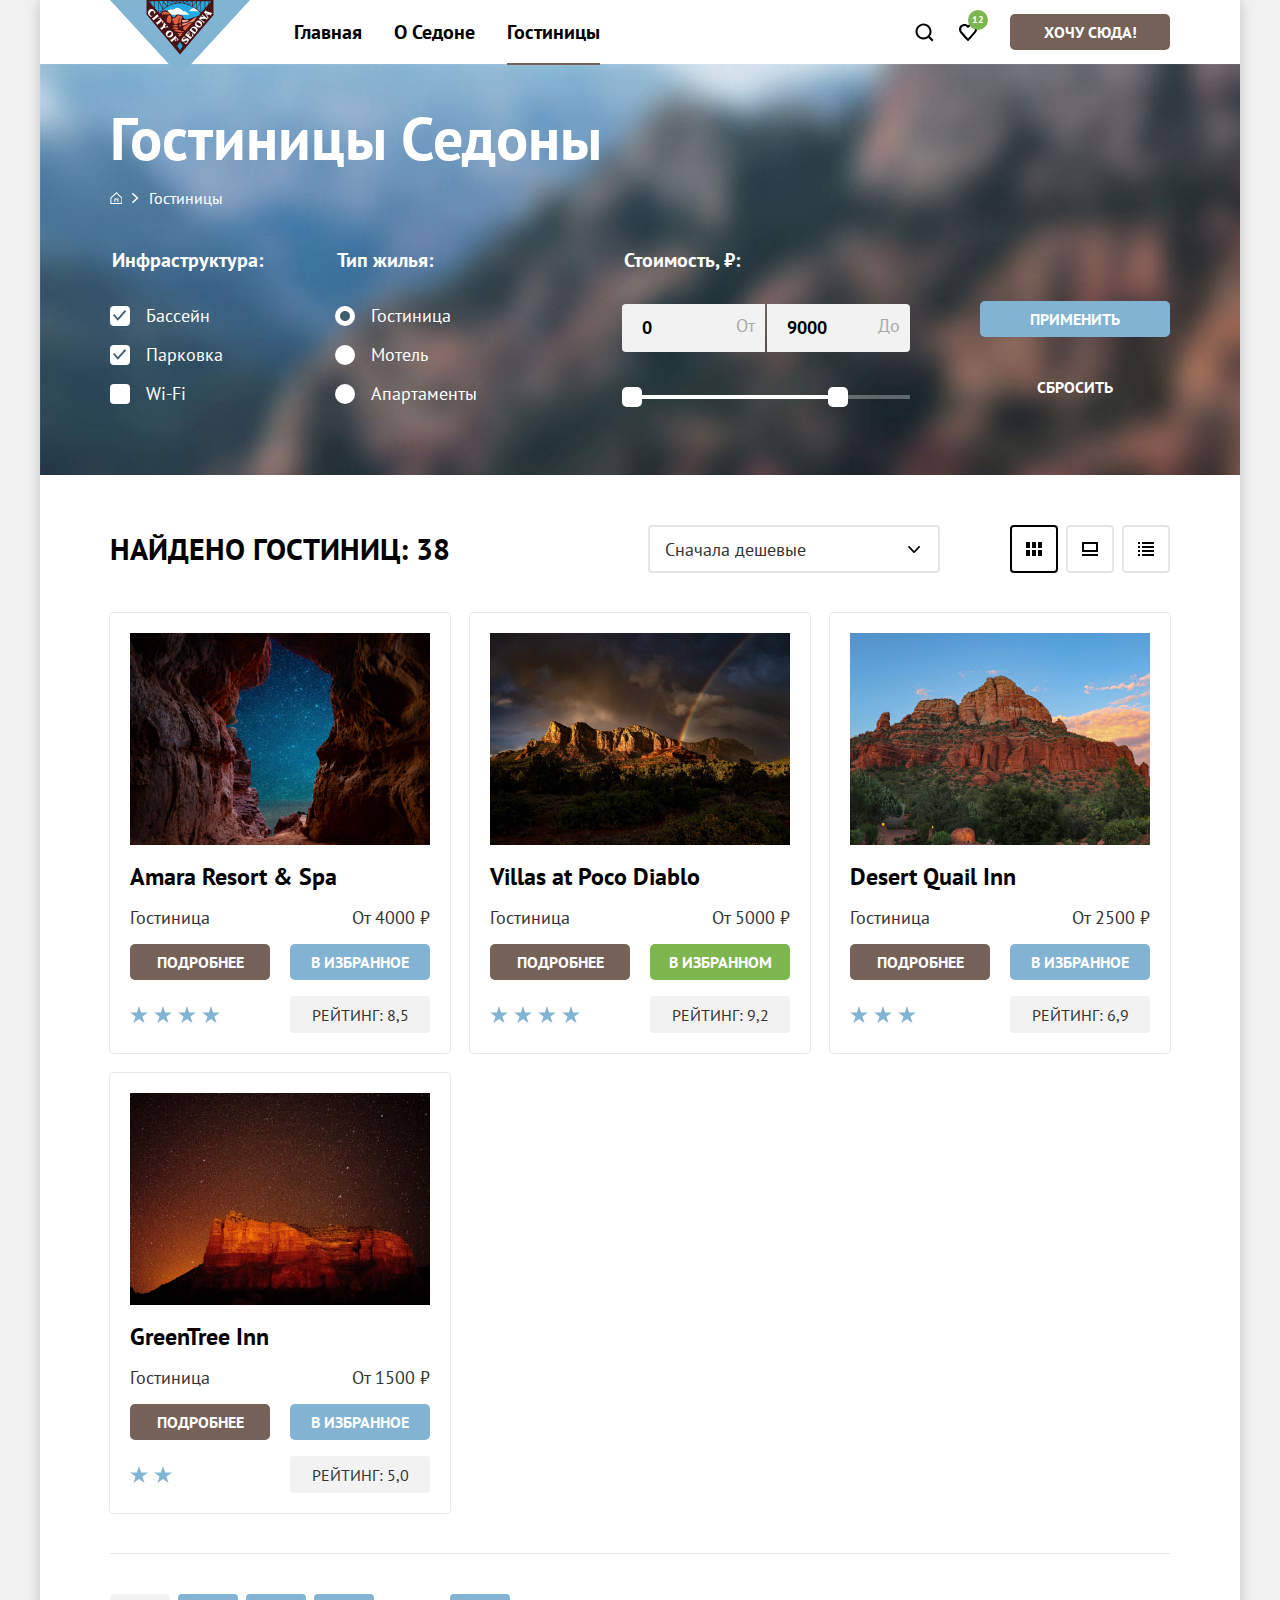
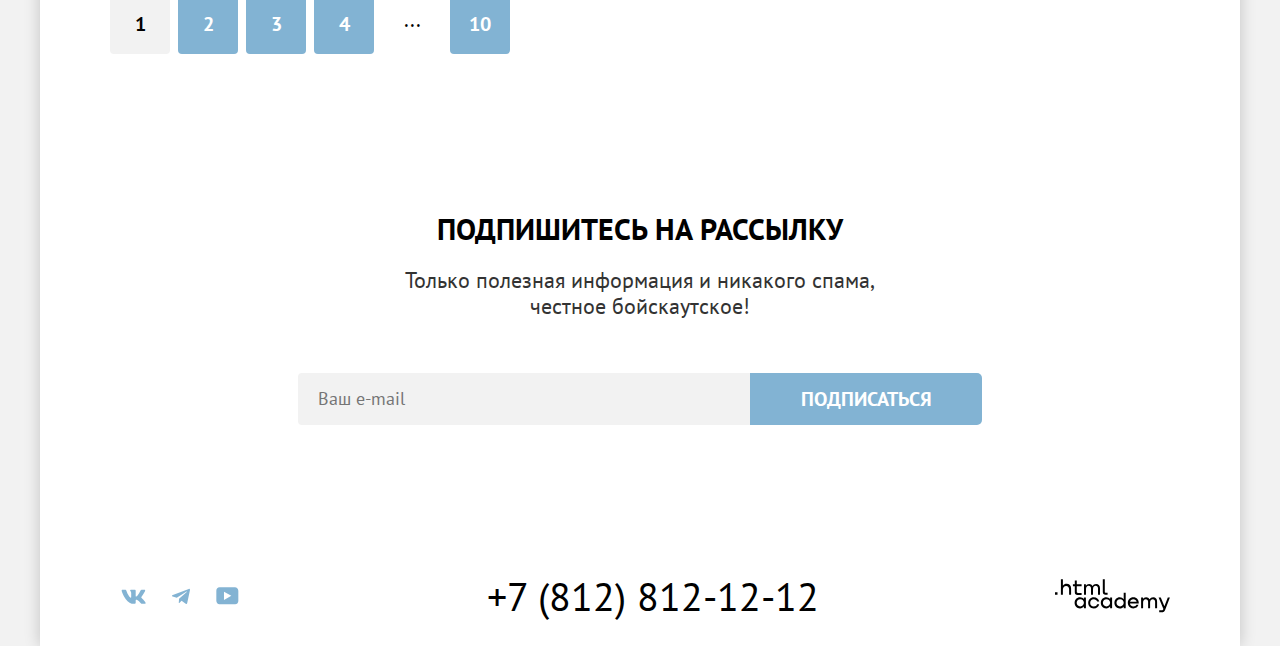
==== commit 1bff061e: "Merge pull request #1 from genntanaka/master" ====
--- a/catalog.html
+++ b/catalog.html
@@ -4,6 +4,7 @@
 		<meta charset="utf-8">
 		<title>Гостиницы Седона</title>
 		<link rel="icon" href="favicon.ico" type="image/x-icon">
+    <link rel="icon" type="image/png" sizes="32x32" href="favicon.png">
 		<link rel="stylesheet" href="styles/styles.css">
 	</head>
 	<body>
@@ -39,7 +40,7 @@
 							</a>
 						</li>
 						<li class="navigation-item-user navigation-btn">
-							<a class="btn btn-basic" href="#">Хочу сюда</a>
+							<a class="btn btn-basic" href="">Хочу сюда!</a>
 						</li>
 					</ul>
 				</nav>
@@ -61,7 +62,8 @@
 					<section class="filter" data-test="filter">
 						<h2 class="visually-hidden">Фильтр гостиниц</h2>
 						<form class="catalog-filter" action="https://echo.htmlacademy.ru/" method="get">
-							<fieldset class="catalog-filter-group">
+
+							<fieldset class="catalog-filter-group catalog-filter-property">
 								<legend class="catalog-filter-title">Инфраструктура:</legend>
 								<ul class="catalog-filter-list">
 									<li class="catalog-filter-item">
@@ -80,10 +82,9 @@
 										</label>
 									</li>
 								</ul>
-
 							</fieldset>
 
-							<fieldset class="catalog-filter-group">
+							<fieldset class="catalog-filter-group catalog-filter-property">
 								<legend class="catalog-filter-title">Тип жилья:</legend>
 								<ul class="catalog-filter-list">
 									<li class="catalog-filter-item">
@@ -102,30 +103,30 @@
 										</label>
 									</li>
 								</ul>
-
 							</fieldset>
 
 							<fieldset class="catalog-filter-group catalog-filter-price">
-								<legend class="catalog-filter-title">Стоимость:</legend>
+								<legend class="catalog-filter-title">Стоимость, ₽:</legend>
 								<div class="price-item">
 									<label for="price_from" class="control control-price">От</label>
 									<input id="price_from" type="text" inputmode="numeric" pattern="\d*" class="control-input price-filter price-from" name="price_from" placeholder="0" value="0">
 								</div>
 								<div class="price-item">
-										<label for="price-to" class="control control-price">До</label>
-									<input id="price-to" type="text" inputmode="numeric" pattern="\d*" class="control-input price-filter price-to" name="price_to" placeholder="9000" value="9000">
+									<label for="price-to" class="control control-price">До</label>
+									<input id="price-to" type="text" inputmode="numeric" pattern="\d*" class="control-input price-filter price-to"  name="price_to" placeholder="9000" value="9000">
 								</div>
-									<div class="range-scale">
-										<div class="range-bar" style="left: 0; width: 226px">
-											<button class="range-toggle toggle-min">
-											<span class="visually-hidden">Изменить минимальную цену</span>
-											</button>
-											<button class="range-toggle toggle-max">
-											<span class="visually-hidden">Изменить максимальную цену</span>
-											</button>
-										</div>
-									</div>
+                <div class="range-scale">
+                  <div class="range-bar" style="left: 0; width: 216px">
+                    <button class="range-toggle toggle-min">
+                      <span class="visually-hidden">Изменить минимальную цену</span>
+                    </button>
+                    <button class="range-toggle toggle-max">
+                      <span class="visually-hidden">Изменить максимальную цену</span>
+                    </button>
+                  </div>
+                </div>
 							</fieldset>
+
 							<div class="filter-control">
 								<button class="btn btn-second" type="submit">Применить</button>
 								<button class="btn btn-inline" type="reset" >Сбросить</button>
@@ -155,7 +156,6 @@
 					</div>
 
 					<ul class="hotel-list">
-
 						<li class="hotel-card">
 							<a class="hotel-link-image" tabindex="-1" href="#">
 								<img class="hotel-card-image" src="images/hotels/hotel-1.jpg" width="300" height="212" alt="вид на звездное небо через проход в пещеру">
@@ -173,7 +173,6 @@
 									</p>
 									<p class="hotel-rating">Рейтинг: 8,5</p>
 							</div>
-
 						</li>
 
 						<li class="hotel-card">
@@ -184,16 +183,15 @@
 								<h3 class="hotel-card-title">Villas at Poco Diablo</h3>
 							</a>
 							<div class="card-footer">
-									<p class="type-hotel">Гостиница</p>
-									<p class="hotel-card-price">От 5000 ₽</p>
-									<a class="btn btn-basic btn-card" href="#">Подробнее</a>
-									<a class="btn btn-select btn-card" href="#">В избранном</a>
-									<p class="stars stars-four">
-										<span class="visually-hidden">Отель 4 звезды</span>
-									</p>
-									<p class="hotel-rating">Рейтинг: 9,2</p>
-							</div>
-
+                <p class="type-hotel">Гостиница</p>
+                <p class="hotel-card-price">От 5000 ₽</p>
+                <a class="btn btn-basic btn-card" href="#">Подробнее</a>
+                <a class="btn btn-select btn-card" href="#">В избранном</a>
+                <p class="stars stars-four">
+                  <span class="visually-hidden">Отель 4 звезды</span>
+                </p>
+                <p class="hotel-rating">Рейтинг: 9,2</p>
+							</div>
 						</li>
 
 						<li class="hotel-card">
@@ -204,16 +202,15 @@
 								<h3 class="hotel-card-title">Desert Quail Inn</h3>
 							</a>
 							<div class="card-footer">
-									<p class="type-hotel">Гостиница</p>
-									<p class="hotel-card-price">От 2500 ₽</p>
-									<a class="btn btn-basic btn-card" href="#">Подробнее</a>
-									<a class="btn btn-second btn-card" href="#">В избранное</a>
-									<p class="stars stars-three">
-										<span class="visually-hidden">Отель 3 звезды</span>
-									</p>
-									<p class="hotel-rating">Рейтинг: 6,9</p>
-							</div>
-
+                <p class="type-hotel">Гостиница</p>
+                <p class="hotel-card-price">От 2500 ₽</p>
+                <a class="btn btn-basic btn-card" href="#">Подробнее</a>
+                <a class="btn btn-second btn-card" href="#">В избранное</a>
+                <p class="stars stars-three">
+                  <span class="visually-hidden">Отель 3 звезды</span>
+                </p>
+                <p class="hotel-rating">Рейтинг: 6,9</p>
+							</div>
 						</li>
 
 						<li class="hotel-card">
@@ -224,22 +221,21 @@
 								<h3 class="hotel-card-title">GreenTree Inn</h3>
 							</a>
 							<div class="card-footer">
-									<p class="type-hotel">Гостиница</p>
-									<p class="hotel-card-price">От 1500 ₽</p>
-									<a class="btn btn-basic btn-card" href="#">Подробнее</a>
-									<a class="btn btn-second btn-card" href="#">В избранное</a>
-									<p class="stars stars-two">
-										<span class="visually-hidden">Отель 2 звезды</span>
-									</p>
-									<p class="hotel-rating">Рейтинг: 5,0</p>
-							</div>
-						</li>
-
+                <p class="type-hotel">Гостиница</p>
+                <p class="hotel-card-price">От 1500 ₽</p>
+                <a class="btn btn-basic btn-card" href="#">Подробнее</a>
+                <a class="btn btn-second btn-card" href="#">В избранное</a>
+                <p class="stars stars-two">
+                  <span class="visually-hidden">Отель 2 звезды</span>
+                </p>
+                <p class="hotel-rating">Рейтинг: 5,0</p>
+							</div>
+						</li>
 					</ul>
 
 					<ul class="pagination">
 						<li class="pagination-item first-page">
-							<a class="pagination-link current" href="#">1</a>
+							<a class="pagination-link current">1</a>
 						</li>
 						<li class="pagination-item">
 							<a class="pagination-link" href="#">2</a>
@@ -263,7 +259,7 @@
 					<p class="subscribe-text">Только полезная информация и никакого спама, честное бойскаутское!</p>
 					<form action="https://echo.htmlacademy.ru/" class="subscribe-form" method="post">
 						<label class="subscribe-form-email">
-							<input class="control-input subscribe-input" type="email" name="email" placeholder="Ваш e-mail">
+							<input class="control-input subscribe-input" type="email" name="email" placeholder="Ваш e-mail"  required>
 							<span class="visually-hidden">Ваш e-mail</span>
 						</label>
 						<button class="btn btn-second btn-big" type="submit">Подписаться</button>
@@ -272,29 +268,27 @@
 
 			</main>
 			<footer class="page-footer"  data-test="footer">
-				<h2 class="visually-hidden">Контакты и социальные сети</h2>
-				<ul class="social-list">
-						<li class="social-item">
-								<a class="social-link social-item-vk" href="https://vk.com/htmlacademy">
-										<span class="visually-hidden">Вконтакте</span>
-								</a>
-						</li>
-						<li class="social-item">
-								<a class="social-link social-item-tg" href="https://t.me/htmlacademy">
-										<span class="visually-hidden">Телеграмм</span>
-								</a>
-						</li>
-						<li class="social-item">
-								<a class="social-link social-item-yt" href="https://www.youtube.com/user/htmlacademyru">
-										<span class="visually-hidden">Youtube</span>
-								</a>
-						</li>
-				</ul>
-				<a class="phone-footer" href="tel:+78128121212">+7 (812) 812-12-12</a>
-				<a class="dev-company" href="https://htmlacademy.ru/" target="_blank">
-						<!-- <img src="images/academy-logo.svg" width="115" height="34" alt="Логотип компании HTML академия"> -->
-				</a>
-			</footer>
+        <h2 class="visually-hidden">Контакты и социальные сети</h2>
+        <ul class="social-list">
+          <li class="social-item">
+            <a class="social-link social-item-vk" target="_blank" rel="noreferrer noopener" href="https://vk.com/htmlacademy">
+              <span class="visually-hidden">Вконтакте</span>
+            </a>
+          </li>
+          <li class="social-item">
+            <a class="social-link social-item-tg" target="_blank" rel="noreferrer noopener" href="https://t.me/htmlacademy">
+              <span class="visually-hidden">Телеграмм</span>
+            </a>
+          </li>
+          <li class="social-item">
+            <a class="social-link social-item-yt" target="_blank" rel="noreferrer noopener" href="https://www.youtube.com/user/htmlacademyru">
+              <span class="visually-hidden">Youtube</span>
+            </a>
+          </li>
+        </ul>
+        <a class="phone-footer" href="tel:+78128121212">+7 (812) 812-12-12</a>
+        <a class="dev-company" href="https://htmlacademy.ru/" target="_blank" rel="noreferrer noopener"></a>
+      </footer>
 		</div>
 	</body>
 </html>
--- a/styles/styles.css
+++ b/styles/styles.css
@@ -56,8 +56,6 @@
   font-weight: 700;
   line-height: 24px;
 }
-
-
 
 .btn{
   font-family: inherit;
@@ -75,6 +73,25 @@
   cursor: pointer;
 }
 
+.btn:not(.btn-inline):disabled{
+  background-color: #E5E5E5;
+  color:#FFFFFF;
+  cursor: default;
+}
+
+.btn.btn-inline:disabled{
+  color:rgba(255, 255, 255, .1);
+  cursor: default;
+}
+
+.btn:not([href]):not(button),
+.btn:not([href]):not(button):hover,
+.btn-basic:not(:disabled):active {
+  background-color: #E5E5E5;
+  color:#FFFFFF;
+  cursor: default;
+}
+
 .control-input, .select{
   font-family: inherit;
   font-size: 18px;
@@ -93,71 +110,69 @@
   color: #FFFFFF;
 }
 
-.btn-basic:hover{
-    background-color: #615048;
-}
-.btn-basic:active{
-    background-color:#756157;
-    color: #FFFFFF4D;
-}
+.btn-basic:not(:disabled):hover
+{
+  background-color: #615048;
+}
+
+.btn-basic:not(:disabled):active{
+  background-color:#756157;
+  color: #FFFFFF4D;
+}
+
 .btn-basic:focus{
-    background-color: #615048;
-}
-
+  background-color: #615048;
+}
 
 .btn-second{
   background-color: #82B3D3;
   color: #FFFFFF;
 }
 
-.btn-second:hover{
-    background-color: #68A2CA;
-}
-.btn-second:active{
-    background-color:#82B3D3;
-    color: #FFFFFF4D;
-}
+.btn-second:not(:disabled):hover{
+  background-color: #68A2CA;
+}
+
+.btn-second:not(:disabled):active{
+  background-color:#82B3D3;
+  color: #FFFFFF4D;
+}
+
 .btn-second:focus{
-    background-color: #68A2CA;
-}
-
+  background-color: #68A2CA;
+}
 
 .btn-select{
   background-color: #7DB54F;;
   color: #FFFFFF;
 }
 
-.btn-select:hover{
-    background-color: #6C9E42;
-}
-.btn-select:active{
-    background-color:#7DB54F;
-    color: #FFFFFF4D;
-}
+.btn-select:not(:disabled):hover{
+  background-color: #6C9E42;
+}
+
+.btn-select:not(:disabled):active{
+  background-color:#7DB54F;
+  color: #FFFFFF4D;
+}
+
 .btn-select:focus{
-    background-color: #6C9E42;
-}
-
+  background-color: #6C9E42;
+}
 
 .btn-inline{
   background-color: inherit;
   color: #FFFFFF;
 }
 
-.btn-inline:hover{
-    color: #FFFFFF;
-    opacity: .6;
-}
-.btn-inline:active{
-    color:#FFFFFF4D;
-}
-.btn-inline:focus{
-    outline: 3px solid #83B3D3;
-}
-
-
-
-
+.btn-inline:not(:disabled):hover{
+  color: #FFFFFF;
+  opacity: .6;
+}
+
+.btn-inline:not(:disabled):active{
+  color:#FFFFFF4D;
+}
 
 .btn-disabled{
   background-color: #E5E5E5;
@@ -171,8 +186,8 @@
 }
 
 .btn-card{
-	padding: 8px 5px;
-	width: 130px;
+  padding: 8px 5px;
+  width: 130px;
 }
 
 .title-section{
@@ -219,16 +234,16 @@
 }
 
 .navigation-link{
-    color: #000000;
-    text-decoration: none;
-    text-align: center;
-    padding: 20px 16px;
-    display: block;
-  }
+  color: #000000;
+  text-decoration: none;
+  text-align: center;
+  padding: 20px 16px;
+  display: block;
+}
 
 .navigation-item-user{
   display: block;
-  margin: 0 12px;
+  /* margin: 0 12px; */
 }
 
 .navigation-btn{
@@ -241,38 +256,36 @@
 }
 
 .navigation-list{
-    list-style: none;
-    display: flex;
-    flex-wrap: wrap;
-    align-items: center;
-    margin: 0;
-    padding: 0;
-    z-index: 1;
-  }
-
+  list-style: none;
+  display: flex;
+  flex-wrap: wrap;
+  align-items: center;
+  margin: 0;
+  padding: 0;
+  z-index: 1;
+}
 
 .navigation-search-icon{
-  background-image: url(../images/loupe.svg);
+  background-image: url("../images/loupe.svg");
   background-repeat: no-repeat;
   background-position: center;
   padding: 0;
-  width: 19px;
-  height: 19px;
+  width: 44px;
+  height: 44px;
 }
 
 .navigation-favorite-icon{
-  background-image: url(../images/heard.svg);
+  background-image: url("../images/heard.svg");
   background-repeat: no-repeat;
   background-position: center;
   padding: 0;
-  width: 19px;
-  height: 19px;
+  width: 44px;
+  height: 44px;
 }
 
 .navigation-search-icon:hover, .navigation-favorite-icon:hover{
-    opacity: 0.6;
-}
-
+  opacity: 0.6;
+}
 
 .navigation-link.active{
   text-decoration: underline;
@@ -280,9 +293,16 @@
   text-decoration-thickness: 2px;
   text-underline-offset: 24px;
 }
+
 .navigation-link:hover{
   color: #626161;
 }
+
+.navigation-link:active{
+  color: #626161;
+  opacity: .3;
+}
+
 .navigation-link:focus{
   color: #626161;
   outline: none;
@@ -294,14 +314,14 @@
 }
 
 .promo{
-  background-image: url(../images/divider.svg),url(../images/promo.jpg);
+  background-image: url("../images/divider.svg"),url("../images/promo.jpg");
   background-size: 100% auto, cover;
   background-position: bottom, top;
   background-repeat:no-repeat;
   background-color: #9cd8ff;
   color:#000000;
   padding-top: 51px;
-  padding-bottom: 82px;
+  padding-bottom: 6px;
   padding-right: 40px;
   padding-left: 40px;
   min-height: 428px;
@@ -312,21 +332,22 @@
   display: block;
   margin: 0 auto;
 }
+
 .favorite-link{
   position: relative;
 }
 
 .count-favorite{
-    font-size: 10px;
-    line-height: 19px;
-    color: #FFFFFF;
-    background-color: #7DB54F;
-    border-radius: 50%;
-    position: absolute;
-    width: 20px;
-    height: 20px;
-    text-align: center;
-    top: -50%;
+  font-size: 10px;
+  line-height: 19px;
+  color: #FFFFFF;
+  background-color: #7DB54F;
+  border-radius: 50%;
+  position: absolute;
+  width: 20px;
+  height: 20px;
+  text-align: center;
+  top: 0;
 }
 
 .advantage{
@@ -337,6 +358,10 @@
 .advantage-wrap{
   padding: 102px 82px;
   position: relative;
+}
+
+.advantage-card .advantage-wrap{
+  padding: 113px 82px;
 }
 
 .advantage-description{
@@ -375,6 +400,7 @@
   font-weight: 700;
   text-transform: uppercase;
   margin: 0;
+
 }
 
 .advantage-title::after{
@@ -386,6 +412,7 @@
   border-bottom: 2px solid #0000004D;
   margin: 30px auto;
 }
+
 .advantage-item-big .advantage-title::after{
   border-bottom: 2px solid #FFFFFF4D;
 }
@@ -423,7 +450,6 @@
   flex-direction: row-reverse;
 }
 
-
 .about{
   text-align: center;
   padding-top: 64px;
@@ -449,9 +475,9 @@
 .about-item{
   list-style: none;
   padding-top: 80px;
-  padding-left: 30px;
-  padding-right: 30px;
-  padding-bottom: 80px;
+  padding-left: 40px;
+  padding-right: 40px;
+  padding-bottom: 100px;
   width: 400px;
   box-sizing: border-box;
 }
@@ -481,7 +507,7 @@
   width: 75px;
   height: 75px;
   display: block;
-  background-image: url(../images/home.svg);
+  background-image: url("../images/home.svg");
   background-repeat: no-repeat;
   background-size: contain;
   background-position: center;
@@ -494,7 +520,7 @@
   width: 75px;
   height: 75px;
   display: block;
-  background-image: url(../images/food.svg);
+  background-image: url("../images/food.svg");
   background-repeat: no-repeat;
   background-size: contain;
   background-position: center;
@@ -507,7 +533,7 @@
   width: 75px;
   height: 75px;
   display: block;
-  background-image: url(../images/gift.svg);
+  background-image: url("../images/gift.svg");
   background-repeat: no-repeat;
   background-size: contain;
   background-position: center;
@@ -520,10 +546,9 @@
   margin-bottom: 20px;
 }
 
-
 .lead{
   text-align: center;
-  padding-top: 96px;
+  padding-top: 74px;
   padding-bottom: 96px;
 }
 
@@ -542,7 +567,7 @@
 }
 
 .lead-link{
-  max-width: 376px;
+  max-width: 346px;
   margin: 0 auto;
 }
 
@@ -551,8 +576,9 @@
   padding-top: 96px;
   padding-bottom: 104px;
 }
+
 .subscribe-picture{
-  background-image: url(../images/subscribe.jpg);
+  background-image: url("../images/subscribe.jpg");
   background-size: cover;
   background-repeat:no-repeat;
   background-color: #9cd8ff;
@@ -584,6 +610,23 @@
   padding: 14px 20px;
   border-radius: 4px 0 0 4px;
   background-color: #F2F2F2;
+}
+
+.subscribe-input:disabled{
+  background-color: #E6E6E6;
+  color: #A9A9A9;
+}
+
+.subscribe-input:not(:disabled):hover{
+  background-color: #E6E6E6;
+}
+
+.subscribe-input:not(:disabled):active{
+  background-color: #E6E6E6;
+}
+
+.subscribe-input:not(:disabled):focus{
+  background-color: #E6E6E6;
 }
 
 .subscribe-text{
@@ -597,20 +640,27 @@
   padding-right: 30px;
 }
 
+.subscribe-light{
+  padding-top: 73px;
+}
+
 .subscribe-light > .subscribe-title{
   color: #000000;
 }
+
 .subscribe-light > .subscribe-text{
   color:#333333;
 }
+
 .page-footer{
   background-color: #FFFFFF;
   display: flex;
+  flex-wrap: wrap;
   justify-content: space-between;
   max-width: 1060px;
   align-items: center;
   gap: 20px;
-  padding-top: 40px;
+  padding-top: 47px;
   padding-bottom: 30px;
   padding-left: 70px;
   padding-right: 70px;
@@ -620,11 +670,12 @@
   margin: 0;
   padding: 0;
   display: flex;
+  flex-wrap: wrap;
+  max-width: 141px;
 }
 
 .social-item {
-    list-style: none;
-    /* padding: 5px 10px; */
+  list-style: none;
 }
 
 .social-link{
@@ -637,38 +688,43 @@
 }
 
 .social-link:before{
-    content: "";
-    width: 25px;
-    height: 25px;
-    display: inline-block;
-    vertical-align: middle;
-    mask-repeat: no-repeat;
-    mask-position: center;
-    mask-image: var(--icon-social);
-    background-color: var(--bgc);
+  content: "";
+  width: 25px;
+  height: 25px;
+  display: inline-block;
+  vertical-align: middle;
+  -webkit-mask-repeat: no-repeat;
+  mask-repeat: no-repeat;
+  -webkit-mask-position: center;
+  mask-position: center;
+  -webkit-mask-image: var(--icon-social);
+  mask-image: var(--icon-social);
+  background-color: var(--bgc);
 }
 
 .social-link:hover{
-    --bgc: #68A2CA;
-}
+  --bgc: #68A2CA;
+}
+
 .social-link:active{
-    --bgc: #68A2CA4D;
-}
+  --bgc: #68A2CA;
+  opacity: .3;
+}
+
 .social-link:focus{
-    --bgc: #68A2CA;
-}
-
+  --bgc: #68A2CA;
+}
 
 .social-item-vk{
-    --icon-social: url(../images/vk.svg);
+  --icon-social: url("../images/vk.svg");
 }
 
 .social-item-tg{
-    --icon-social: url(../images/tg.svg);
+  --icon-social: url("../images/tg.svg");
 }
 
 .social-item-yt{
-    --icon-social: url(../images/yt.svg);
+  --icon-social: url("../images/yt.svg");
 }
 
 .phone-footer{
@@ -680,41 +736,43 @@
 }
 
 .phone-footer:hover{
-    color: #756157;
+  color: #756157;
 }
 
 .phone-footer:active{
-    color: #7561574D;
+  color: #756157;
+  opacity: .3;
 }
 
 .phone-footer:focus{
-    color: #756157;
-}
-
-
+  color: #756157;
+}
 
 .dev-company:after{
-    content: "";
-    width: 115px;
-    height: 34px;
-    display: block;
-    mask-image: url(../images/academy-logo.svg);
-    background-color: #000000;
+  content: "";
+  width: 115px;
+  height: 34px;
+  display: block;
+  -webkit-mask-image: url("../images/academy-logo.svg");
+  mask-image: url("../images/academy-logo.svg");
+  background-color: #000000;
 }
 
 .dev-company:hover::after{
-    background-color: #756157;
-}
+  background-color: #756157;
+}
+
 .dev-company:active::after{
-    background-color: #7561574D;
-}
+  background-color: #756157;
+  opacity: .3;
+}
+
 .dev-company:focus::after{
-    background-color: #756157;
-}
-
+  background-color: #756157;
+}
 
 .inner-header{
-  background-image: url(../images/filter-bg.jpg);
+  background-image: url("../images/filter-bg.jpg");
   background-size: cover;
   background-repeat:no-repeat;
   color: #FFFFFF;
@@ -734,7 +792,7 @@
 .breadcrumbs{
   margin: 0;
   padding: 0;
-  margin-bottom: 40px;
+  margin-bottom: 37px;
   display: flex;
   flex-wrap: wrap;
   align-items: center;
@@ -751,38 +809,40 @@
   font-size: 16px;
   cursor: pointer;
   text-decoration: none;
-  /* line-height: 21px; */
 }
 
 .breadcrumbs-home-link:after{
-    content: "";
-    mask-image: url(../images/home-icon.svg);
-    width: 12px;
-    height: 12px;
-    background-color: #FFFFFF;
-    margin: auto;
-    display: block;
+  content: "";
+  -webkit-mask-image: url("../images/home-icon.svg");
+  mask-image: url("../images/home-icon.svg");
+  width: 12px;
+  height: 12px;
+  background-color: #FFFFFF;
+  margin: auto;
+  display: block;
 }
 
 .breadcrumbs-home-link:hover::after{
-    opacity: .6;
+  opacity: .6;
 }
 
 .breadcrumbs-item:not(:first-child)::before{
-    content: "";
-    mask-image: url(../images/bread-line.svg);
-    display: block;
-    width: 7px;
-    height: 10px;
-    background-color: #FFFFFF;
-    margin: auto 10px;
+  content: "";
+  -webkit-mask-image: url("../images/bread-line.svg");
+  mask-image: url("../images/bread-line.svg");
+  display: block;
+  width: 7px;
+  height: 10px;
+  background-color: #FFFFFF;
+  margin: auto 10px;
 }
 
 .breadcrumbs-link:not(.breadcrumbs-home-link):hover{
   opacity: .6;
 }
+
 .breadcrumbs-link:not(.breadcrumbs-home-link):active{
-  opacity: .6;
+  opacity: .3;
 }
 
 .catalog-filter-title{
@@ -797,6 +857,7 @@
   max-width: 170px;
   margin-bottom: 16px;
 }
+
 .catalog-filter-item:last-child{
   margin-bottom: 0;
 }
@@ -805,7 +866,10 @@
   border: none;
   padding: 0;
   margin: 0;
-
+}
+
+.catalog-filter-property{
+  max-width: 170px;
 }
 
 .catalog-filter-list{
@@ -840,6 +904,7 @@
   background-color: rgba(255, 255, 255, .3);
   width: 100%;
 }
+
 .range-bar {
   position: absolute;
   height: 100%;
@@ -856,14 +921,20 @@
   border: none;
 }
 
-
-
-.range-toggle:active{
+.range-toggle:disabled{
+  background-color: #E5E5E5;
+  color:#FFFFFF;
+  cursor: default;
+}
+
+.range-toggle:not(:disabled):hover{
+  box-shadow: 0 4px 10px 0 #00000040;
+}
+
+.range-toggle:not(:disabled):active{
   outline: 2px solid #83B3D3;
 }
-.range-toggle:focus {
-  outline: 3px solid #83B3D3;
-}
+
 .toggle-min {
   top: 50%;
   transform: translateY(-50%);
@@ -876,52 +947,72 @@
   right: -10px;
 }
 
-
 .control {
   display: flex;
   align-items: center;
 }
 
 .control-input[type="checkbox"] {
+  -webkit-appearance: none;
+  -moz-appearance: none;
   appearance: none;
-    display: flex;
-    align-items: center;
-    justify-content: center;
-    width: 20px;
-    height: 20px;
-    border-radius: 4px;
-    background-color: #FFFFFF;
-    margin: 0;
-    margin-right: 16px;
-}
+  display: flex;
+  align-items: center;
+  justify-content: center;
+  min-width: 20px;
+  height: 20px;
+  border-radius: 4px;
+  background-color: #FFFFFF;
+  margin: 0;
+  margin-right: 16px;
+}
+
+.control-input[type="checkbox"]:disabled,
+.control-input[type="checkbox"]:disabled+span
+{
+  opacity: .3;
+}
+
 .control-input[type="checkbox"]:checked::before {
   content: "";
   width: 70%;
   height: 70%;
   background: #3F5E72;
-  mask: url(../images/check.svg) no-repeat center / contain;
-}
-
+  -webkit-mask: url("../images/check.svg") no-repeat center / contain;
+  mask: url("../images/check.svg") no-repeat center / contain;
+}
 
 .control-input[type="radio"] {
+  -webkit-appearance: none;
+  -moz-appearance: none;
   appearance: none;
-    display: flex;
-    align-items: center;
-    justify-content: center;
-    width: 20px;
-    height: 20px;
-    border-radius: 50%;
-    background-color: #FFFFFF;
-    margin: 0;
-    margin-right: 16px;
-}
+  display: flex;
+  align-items: center;
+  justify-content: center;
+  min-width: 20px;
+  height: 20px;
+  border-radius: 50%;
+  background-color: #FFFFFF;
+  margin: 0;
+  margin-right: 16px;
+}
+
+.control-input[type="radio"]:disabled,
+.control-input[type="radio"]:disabled+span
+{
+  opacity: .3;
+}
+
 .control-input[type="radio"]:checked::before {
   content: "";
   width: 50%;
   height: 50%;
   background: #3F5E72;
-  mask-image: url(../images/point.svg);
+  -webkit-mask-image: url("../images/point.svg");
+  mask-image: url("../images/point.svg");
+  -webkit-mask-repeat:  no-repeat;
   mask-repeat:  no-repeat;
+  -webkit-mask-position: center;
   mask-position: center;
 }
 
@@ -930,27 +1021,23 @@
   opacity: .6;
   cursor: pointer;
 }
+
 .control-input[type="checkbox"]:not(:disabled):active,
 .control-input[type="checkbox"]:not(:disabled):active + span{
   opacity: .3;
   cursor: pointer;
 }
-.control-input[type="checkbox"]:not(:disabled):focus{
-  outline: 3px solid #83B3D3;
-}
 
 .control-input[type="radio"]:not(:disabled):hover,
 .control-input[type="radio"]:not(:disabled):hover + span {
   opacity: .6;
   cursor: pointer;
 }
+
 .control-input[type="radio"]:not(:disabled):active,
 .control-input[type="radio"]:not(:disabled):active + span {
   opacity: .3;
   cursor: pointer;
-}
-.control-input[type="radio"]:not(:disabled):focus{
-  outline: 3px solid #83B3D3;
 }
 
 .control-price{
@@ -968,15 +1055,26 @@
   padding: 12px 20px;
 }
 
-.price-filter:hover{
+.price-filter::placeholder{
+  color: rgba(0, 0, 0, .6);
+}
+
+.price-filter:disabled{
   background-color: #E6E6E6;
-}
-.price-filter:active{
+  color: #A9A9A9;
+}
+
+.price-filter:not(:disabled):hover{
   background-color: #E6E6E6;
 }
-.price-filter:focus{
+
+.price-filter:not(:disabled):active{
   background-color: #E6E6E6;
-  outline: 3px solid #83B3D3;
+}
+
+.price-filter:not(:disabled):focus{
+  background-color: #E6E6E6;
+  /* outline: 3px solid #83B3D3; */
 }
 
 .price-from{
@@ -995,15 +1093,15 @@
 
 .catalog-filter{
   display: flex;
-  gap: 69px;
+  gap: 70px;
   flex-wrap: wrap;
 }
 
 .filter-control{
-  width: 180px;
+  width: 190px;
   display: flex;
   flex-direction: column;
-  gap: 40px;
+  gap: 32px;
 }
 
 .filter-control .btn-second{
@@ -1018,12 +1116,13 @@
 }
 
 .title-catalog{
-	font-size: 30px;
-	line-height: 36px;
-	font-weight: 700;
-	color: #000000;
-	text-transform: uppercase;
-	margin: 0;
+  font-size: 30px;
+  line-height: 36px;
+  font-weight: 700;
+  color: #000000;
+  text-transform: uppercase;
+  margin: 0;
+  align-self: center;
 }
 
 .product-list{
@@ -1038,55 +1137,67 @@
   border-radius: 4px;
   padding-top: 9px;
   padding-bottom: 9px;
-  padding-left: 20px;
+  padding-left: 15px;
   margin-left: auto;
   cursor: pointer;
-}
-
-.sort-product:hover{
-    border: 2px solid #68A2CA;
-}
-.sort-product:active{
-    border: 2px solid #0000004D;
-    outline: none;
-    opacity: .3;
-}
+  max-height: 48px;
+  appearance: none;
+  background-image: url("../images/caret.svg");
+  background-repeat: no-repeat;
+  background-position: right 18px center;
+}
+
+.sort-product:disabled{
+  border: 2px solid #0000004D;
+  cursor: default;
+  opacity: .3;
+}
+
+.sort-product:not(:disabled):hover{
+  border: 2px solid #68A2CA;
+}
+
+.sort-product:not(:disabled):active{
+  border: 2px solid #0000004D;
+  outline: none;
+  opacity: .3;
+}
+
 /*  Указываем :focus-visible */
 .sort-product:focus-visible {
+  outline: 2px solid #68A2CA;
+  outline-offset: -2px;
+}
+
+/*  Проверяем поддержку :focus-visible, если НЕ поддерживаем, то проваливаемся внутрь директивы и прописываем :focus */
+@supports not selector(:focus-visible) {
+  .sort-product:focus {
+    /* Fallback for browsers without :focus-visible support */
     outline: 2px solid #68A2CA;
     outline-offset: -2px;
   }
-
-  /*  Проверяем поддержку :focus-visible, если НЕ поддерживаем, то проваливаемся внутрь директивы и прописываем :focus */
-  @supports not selector(:focus-visible) {
-    .sort-product:focus {
-      /* Fallback for browsers without :focus-visible support */
-      outline: 2px solid #68A2CA;
-      outline-offset: -2px;
-    }
-  }
-
+}
 
 .catalog-view{
   display: flex;
+  flex-wrap: wrap;
   gap: 8px;
 }
 
 .catalog-view-link{
   display: block;
-  width: 48px;
-  height: 48px;
+  width: 44px;
+  height: 44px;
   border: 2px solid #E5E5E5;
   border-radius: 4px;
 }
+
 .catalog-view-link:hover{
-    border: 2px solid #000000;
-}
+  border: 2px solid #000000;
+}
+
 .catalog-view-link:active{
-    border: 2px solid #000000;
-}
-.catalog-view-link:focus{
-    border: 2px solid #68A2CA;
+  border: 2px solid #000000;
 }
 
 .catalog-view-link.active{
@@ -1094,20 +1205,23 @@
 }
 
 .plate{
-  background-image: url(../images/view-plate.svg);
+  background-image: url("../images/view-plate.svg");
   background-repeat: no-repeat;
   background-position: center;
 }
+
 .plate-list{
-  background-image: url(../images/view-plate-list.svg);
+  background-image: url("../images/view-plate-list.svg");
   background-repeat: no-repeat;
   background-position: center;
 }
+
 .list{
-  background-image: url(../images/view-list.svg);
+  background-image: url("../images/view-list.svg");
   background-repeat: no-repeat;
   background-position: center;
 }
+
 .hotel-card{
   list-style: none;
   box-shadow: 0 0 1px 1px #E6E6E6;;
@@ -1116,24 +1230,27 @@
   display: flex;
   flex-direction: column;
 }
+
 .card-footer{
-	display: flex;
-	flex-wrap: wrap;
-	row-gap: 16px;
-	justify-content: space-between;
-	margin-top: auto;
-	column-gap: 20px;
-	align-items: center;
+  display: flex;
+  flex-wrap: wrap;
+  row-gap: 16px;
+  justify-content: space-between;
+  margin-top: auto;
+  column-gap: 20px;
+  align-items: center;
 }
 
 .type-hotel{
   font-size: 18px;
   line-height: 21px;
+  margin: 0;
 }
 
 .hotel-card-price{
   font-size: 18px;
   line-height: 21px;
+  margin: 0;
 }
 
 .hotel-link-title{
@@ -1148,32 +1265,39 @@
   margin: 0;
   margin-bottom: 16px;
 }
+
 .stars{
   padding: 0;
   margin: 0;
 }
+
 .stars::before{
   content: "";
   height: 37px;
   /* width: 114px; */
   display: block;
-  background-image: url(../images/stars.svg);
+  background-image: url("../images/stars.svg");
   background-repeat: no-repeat;
   background-position: left;
   background-size: auto;
 }
+
 .stars-one{
   width: 21px;
 }
+
 .stars-two{
   width: 45px;
 }
+
 .stars-three{
   width: 69px;
 }
+
 .stars-four{
   width: 93px;
 }
+
 .stars-five{
   width: 114px;
 }
@@ -1212,9 +1336,11 @@
 }
 
 .hotel-card-image{
-  margin-bottom: 16px;
+  margin-bottom: 18px;
   width: 100%;
+  -o-object-fit: contain;
   object-fit: contain;
+  vertical-align: middle;
 }
 
 .pagination{
@@ -1222,7 +1348,6 @@
   gap: 8px;
   margin: 0;
   padding: 0;
-  margin-bottom: 60px;
 }
 
 .pagination-item{
@@ -1239,23 +1364,24 @@
   display: block;
   border-radius: 4px;
   text-align: center;
-  padding-top: 12px;
-  padding-bottom: 12px;
+  padding: 12px 2px;
   white-space: nowrap;
-  min-width: 60px;
+  min-width: 56px;
   max-height: 60px;
 }
 
 .pagination-link:not(.current):hover {
-    background-color: #68A2CA;
-    box-shadow: inset 0 0 0 1px #82B3D3;
-}
+  background-color: #68A2CA;
+  box-shadow: inset 0 0 0 1px #82B3D3;
+}
+
 .pagination-link:not(.current):active {
-    color: #FFFFFF4D;
-}
+  color: #FFFFFF4D;
+}
+
 .pagination-link:not(.current):focus {
-    background-color: #68A2CA;
-    box-shadow: inset 0 0 0 1px #82B3D3;
+  background-color: #68A2CA;
+  /* box-shadow: inset 0 0 0 1px #82B3D3; */
 }
 
 .pagination-link-dot{
@@ -1281,3 +1407,346 @@
   background-color: #FFFFFF;
   color: #000000;
 }
+/* Модальное окно */
+
+.modal-container {
+  position: fixed;
+  top: 0;
+  left: 0;
+  display: flex;
+  width: 100%;
+  height: 100%;
+  background-color: rgba(242, 242, 242, 0.8);
+  z-index: 2;
+}
+
+.modal-close{
+  display: none;
+}
+
+.modal {
+  position: relative;
+  margin: auto;
+  padding: 64px 70px;
+  background-color: #ffffff;
+  border-radius: 30px;
+  margin-top: 15px;
+}
+
+.modal-close-button {
+  position: absolute;
+  padding: 0;
+  top: 64px;
+  right: 52px;
+  width: 52px;
+  height: 52px;
+  background-color: #F2F2F2;
+  border: none;
+  border-radius: 50%;
+  background-image: url("../images/close.svg");
+  background-repeat: no-repeat;
+  background-position: center;
+  cursor: pointer;
+}
+
+.modal-close-button:hover{
+  background-color: #E6E6E6;
+}
+
+.modal-close-button:active{
+  opacity: .3;
+}
+
+.modal-title {
+  margin: 0;
+  margin-bottom: 64px;
+  font-size: 30px;
+  line-height: 36px;
+  font-weight: 700;
+  color: #000000;
+  text-transform: uppercase;
+}
+
+.modal .find-field-group {
+  margin: 0;
+  margin-bottom: 16px;
+}
+
+.find-form{
+  display: flex;
+  flex-direction: column;
+  gap: 23px;
+}
+
+.find-form-label{
+  font-size: 20px;
+  line-height: 24px;
+  font-weight: 700;
+  margin-top: 12px;
+  display: block;
+  min-width: 137px;
+}
+
+.find-form-kids-label{
+  display: flex;
+  gap: 10px;
+  align-items: center;
+  margin: 0;
+}
+
+.find-form-kids-label .find-form-label{
+  margin: 0;
+  min-width: auto;
+}
+
+.btn-modal{
+  grid-column: 1/-1;
+  padding: 18px;
+  margin-top: 25px;
+  background-color: #83B3D3;
+  width: 100%;
+}
+
+.btn-modal:hover{
+background-color: #68A2CA;
+}
+
+.btn-modal:active{
+  color: rgba(255, 255, 255, .3);
+  background-color: #68A2CA;
+}
+
+.btn-modal:focus{
+  background-color: #68A2CA;
+}
+
+.input-plus-minus-adult{
+  display: flex;
+}
+
+.input-plus-minus-kids{
+  display: flex;
+}
+
+.wrapper-field{
+  margin: 0;
+  position: relative;
+}
+
+.wrapper-date{
+  display: grid;
+  grid-template-columns: 137px 440px;
+  row-gap: 23px;
+}
+
+.wrapper-count{
+  display: flex;
+  gap: 15px;
+  justify-content: space-between;
+  max-width: 577px;
+}
+
+.find-form-adult-label{
+  display: flex;
+}
+
+.wrapper-field:after{
+  content: "";
+  position: absolute;
+  width: 16px;
+  height: 15px;
+  display: block;
+  -webkit-mask-image: url("../images/calendar.svg");
+  mask-image: url("../images/calendar.svg");
+  -webkit-mask-repeat: no-repeat;
+  mask-repeat: no-repeat;
+  background: #767676;
+  top: 15px;
+  right: 22px;
+}
+
+.field-modal{
+  font-family: inherit;
+  color: #000000;
+  background-color: #F2F2F2;
+  font-size: 18px;
+  font-weight: 700;
+  border: none;
+  padding: 12px 20px;
+  border-radius: 4px;
+}
+
+.field-modal::placeholder{
+  opacity: .6;
+  color: #000000;
+}
+
+.field-modal:disabled{
+  background-color: #E6E6E6;
+  color: #A9A9A9;
+}
+
+.field-modal:not(:disabled):hover{
+  color: #000000;
+  background-color: #E6E6E6;
+}
+
+.field-modal:not(:disabled):focus{
+  color: #000000;
+  background-color: #E6E6E6;
+  /* outline: 3px solid #83B3D3; */
+  z-index: 1;
+}
+
+.field-count{
+  width: 11px;
+  padding: 0 10px;
+  border-radius: 0;
+  max-height: 48px;
+}
+
+.date-form-field{
+  width: 400px;
+}
+
+.find-field-text{
+  font-size: 16px;
+  line-height: 21px;
+  font-weight: 400;
+  color: #333333;
+  margin-left: 20px;
+}
+
+.error-field{
+  color: #FF5757;
+}
+
+.button-counter{
+  width: 40px;
+  height: 48px;
+  border: none;
+  color: #79655B;
+  cursor: pointer;
+}
+
+.button-counter:disabled{
+  background-color: #E6E6E6;
+  color: #A9A9A9;
+  cursor: default;
+}
+
+.button-plus{
+  border-radius: 0 4px 4px 0;
+}
+
+.button-minus{
+  border-radius: 4px 0 0 4px;
+}
+
+.button-plus:before{
+  content: "";
+  -webkit-mask-image: url("../images/plus.svg");
+  mask-image: url("../images/plus.svg");
+  -webkit-mask-repeat: no-repeat;
+  mask-repeat: no-repeat;
+  -webkit-mask-position: center;
+  mask-position: center;
+  background-color: rgba(117, 97, 87, 0.3);
+  display: block;
+  height: 100%;
+  width: 100%;
+}
+
+.button-minus:before{
+  content: "";
+  -webkit-mask-image: url("../images/minus.svg");
+  mask-image: url("../images/minus.svg");
+  -webkit-mask-repeat: no-repeat;
+  mask-repeat: no-repeat;
+  -webkit-mask-position: center;
+  mask-position: center;
+  background-color: rgba(117, 97, 87, 0.3);
+  display: block;
+  height: 100%;
+  width: 100%;
+}
+
+.button-plus:not(:disabled):hover::before,
+.button-minus:not(:disabled):hover::before,
+.button-counter:not(:disabled):focus::before{
+  background-color: #000000;
+}
+
+.button-counter:not(:disabled):active::before{
+  background-color: #cccccc;
+}
+
+.button-counter:focus{
+  /* outline: 3px solid #82B3D3; */
+  z-index: 1;
+}
+
+/* tooltip */
+.tooltip {
+  position: relative;
+  width: 26px;
+  height: 26px;
+  background-color: #83B3D3;
+  border-radius: 50%;
+  margin-right: 36px;
+}
+
+.tooltip-toggle {
+  border: none;
+  background-color: transparent;
+  display: block;
+  width: 26px;
+  height: 26px;
+  background-image: url("../images/info.svg");
+  background-position: center;
+  background-repeat: no-repeat;
+  cursor: pointer;
+}
+
+.tooltip-icon {
+  width: 100%;
+  height: 100%;
+  color: #242424;
+  display: block;
+}
+
+.tooltip-text {
+  background-color: #333333;
+  color: #FFFFFF;
+  box-shadow: 0 15px 30px 0 #0000004D;
+  font-size: 16px;
+  line-height: 20px;
+  font-weight: 400;
+  padding: 18px;
+  border-radius: 10px;
+  width: 220px;
+  position: absolute;
+  top: 41px;
+  left: 50%;
+  transform: translateX(-50%);
+  z-index: 1;
+  display: none;
+}
+
+.tooltip-toggle:hover + .tooltip-text,
+.tooltip-toggle:focus + .tooltip-text {
+  display: block;
+}
+
+.tooltip-text::after {
+  content: '';
+  background-image: url("../images/tooltip-arrow.svg");
+  width: 19px;
+  height: 9px;
+  position: absolute;
+  bottom: 100%;
+  left: 0;
+  right: 0;
+  margin-left: auto;
+  margin-right: auto;
+}
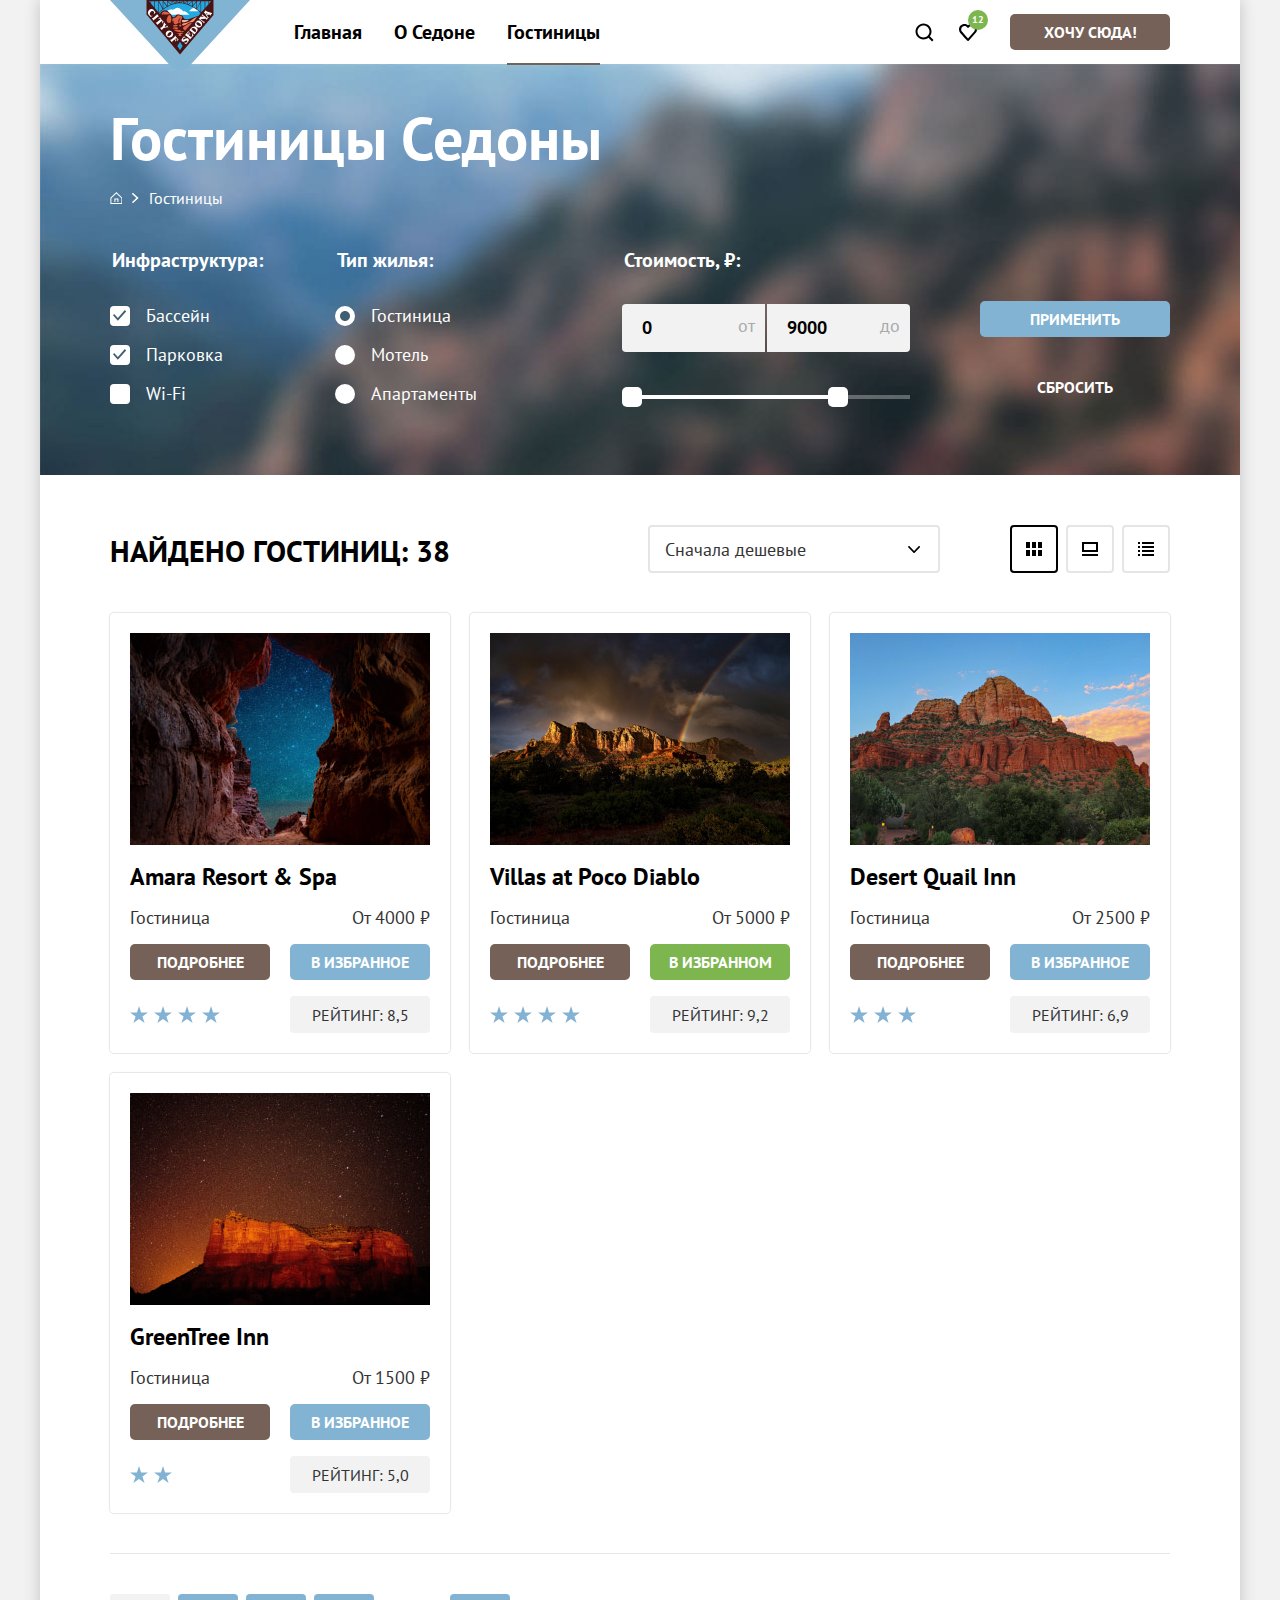
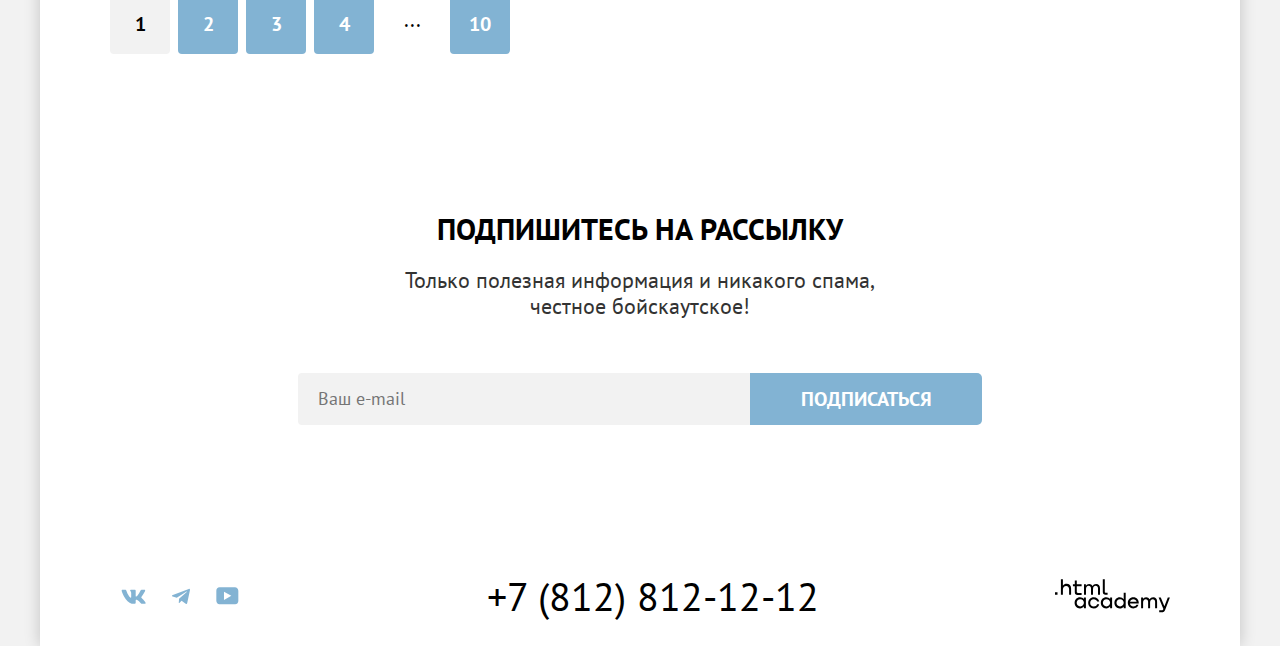
==== commit 736e9112: "Исправления после проверки" ====
--- a/catalog.html
+++ b/catalog.html
@@ -1,188 +1,188 @@
 <!DOCTYPE html>
 <html lang="ru">
-	<head>
-		<meta charset="utf-8">
-		<title>Гостиницы Седона</title>
-		<link rel="icon" href="favicon.ico" type="image/x-icon">
+  <head>
+    <meta charset="utf-8">
+    <title>Гостиницы Седона</title>
+    <link rel="icon" href="favicon.ico" type="image/x-icon">
     <link rel="icon" type="image/png" sizes="32x32" href="favicon.png">
-		<link rel="stylesheet" href="styles/styles.css">
-	</head>
-	<body>
-		<div class="wrapper">
-			<header class="page-header" data-test="header">
-				<nav class="navigation">
-					<a href="index.html" aria-current="page" class="logo">
-						<img src="images/logo.svg" width="140" height="70" alt="Логотип компании Седона, мост и горы обрамленные в перевернутый треугольник">
-					</a>
-
-					<ul class="navigation-list">
-						<li class="navigation-item">
-							<a class="navigation-link" href="index.html">Главная</a>
-						</li>
-						<li class="navigation-item">
-							<a class="navigation-link" href="#">О Седоне</a>
-						</li>
-						<li class="navigation-item">
-							<a class="navigation-link active" aria-current="page" href="catalog.html">Гостиницы</a>
-						</li>
-					</ul>
-
-					<ul class="navigation-list navigation-user">
-						<li class="navigation-item-user">
-							<a class="navigation-link navigation-search-icon" href="#">
-								<span class="visually-hidden">Поиск</span>
-							</a>
-						</li>
-						<li class="navigation-item-user">
-							<a class="navigation-link favorite-link navigation-favorite-icon" href="#">
-								<span class="visually-hidden">Гостиниц в избранном</span>
-								<span class="count-favorite">12</span>
-							</a>
-						</li>
-						<li class="navigation-item-user navigation-btn">
-							<a class="btn btn-basic" href="">Хочу сюда!</a>
-						</li>
-					</ul>
-				</nav>
-			</header>
-
-			<main class="main-container"  data-test="main">
-
-				<div class="inner-header">
-					<h1 class="inner-header-title">Гостиницы Седоны</h1>
-					<ul class="breadcrumbs">
-						<li class="breadcrumbs-item">
-							<a class="breadcrumbs-link breadcrumbs-home-link" href="index.html"><span class="visually-hidden">Главная</span></a>
-						</li>
-						<li class="breadcrumbs-item">
-							<a href="#" class="breadcrumbs-link">Гостиницы</a>
-						</li>
-					</ul>
-
-					<section class="filter" data-test="filter">
-						<h2 class="visually-hidden">Фильтр гостиниц</h2>
-						<form class="catalog-filter" action="https://echo.htmlacademy.ru/" method="get">
-
-							<fieldset class="catalog-filter-group catalog-filter-property">
-								<legend class="catalog-filter-title">Инфраструктура:</legend>
-								<ul class="catalog-filter-list">
-									<li class="catalog-filter-item">
-										<label class="control">
-											<input type="checkbox" class="control-input" checked name="pool"><span>Бассейн</span>
-										</label>
-									</li>
-									<li class="catalog-filter-item">
-										<label class="control">
-											<input type="checkbox" class="control-input" checked name="parking"><span>Парковка</span>
-										</label>
-									</li>
-									<li class="catalog-filter-item">
-										<label class="control">
-											<input type="checkbox" class="control-input"  name="wifi"><span>Wi-Fi</span>
-										</label>
-									</li>
-								</ul>
-							</fieldset>
-
-							<fieldset class="catalog-filter-group catalog-filter-property">
-								<legend class="catalog-filter-title">Тип жилья:</legend>
-								<ul class="catalog-filter-list">
-									<li class="catalog-filter-item">
-										<label class="control">
-											<input type="radio" class="control-input" checked name="type"><span>Гостиница</span>
-										</label>
-									</li>
-									<li class="catalog-filter-item">
-										<label class="control">
-											<input type="radio" class="control-input" name="type"><span>Мотель</span>
-										</label>
-									</li>
-									<li class="catalog-filter-item">
-										<label class="control">
-											<input type="radio" class="control-input" name="type"><span>Апартаменты</span>
-										</label>
-									</li>
-								</ul>
-							</fieldset>
-
-							<fieldset class="catalog-filter-group catalog-filter-price">
-								<legend class="catalog-filter-title">Стоимость, ₽:</legend>
-								<div class="price-item">
-									<label for="price_from" class="control control-price">От</label>
-									<input id="price_from" type="text" inputmode="numeric" pattern="\d*" class="control-input price-filter price-from" name="price_from" placeholder="0" value="0">
-								</div>
-								<div class="price-item">
-									<label for="price-to" class="control control-price">До</label>
-									<input id="price-to" type="text" inputmode="numeric" pattern="\d*" class="control-input price-filter price-to"  name="price_to" placeholder="9000" value="9000">
-								</div>
+    <link rel="stylesheet" href="styles/styles.css">
+  </head>
+  <body>
+    <div class="wrapper">
+      <header class="page-header" data-test="header">
+        <nav class="navigation">
+          <a href="index.html" aria-current="page" class="logo">
+            <img src="images/logo.svg" width="140" height="70" alt="Логотип компании Седона, мост и горы обрамленные в перевернутый треугольник">
+          </a>
+
+          <ul class="navigation-list">
+            <li class="navigation-item">
+              <a class="navigation-link" href="index.html">Главная</a>
+            </li>
+            <li class="navigation-item">
+              <a class="navigation-link" href="#">О Седоне</a>
+            </li>
+            <li class="navigation-item">
+              <a class="navigation-link active" aria-current="page" href="catalog.html">Гостиницы</a>
+            </li>
+          </ul>
+
+          <ul class="navigation-list navigation-user">
+            <li class="navigation-item-user">
+              <a class="navigation-link navigation-search-icon" href="#">
+                <span class="visually-hidden">Поиск</span>
+              </a>
+            </li>
+            <li class="navigation-item-user">
+              <a class="navigation-link favorite-link navigation-favorite-icon" href="#">
+                <span class="visually-hidden">Гостиниц в избранном</span>
+                <span class="count-favorite">12</span>
+              </a>
+            </li>
+            <li class="navigation-item-user navigation-btn">
+              <a class="btn btn-basic" href="">Хочу сюда!</a>
+            </li>
+          </ul>
+        </nav>
+      </header>
+
+      <main class="main-container"  data-test="main">
+
+        <div class="inner-header">
+          <h1 class="inner-header-title">Гостиницы Седоны</h1>
+          <ul class="breadcrumbs">
+            <li class="breadcrumbs-item">
+              <a class="breadcrumbs-link breadcrumbs-home-link" href="index.html"><span class="visually-hidden">Главная</span></a>
+            </li>
+            <li class="breadcrumbs-item">
+              <a href="#" class="breadcrumbs-link">Гостиницы</a>
+            </li>
+          </ul>
+
+          <section class="filter" data-test="filter">
+            <h2 class="visually-hidden">Фильтр гостиниц</h2>
+            <form class="catalog-filter" action="https://echo.htmlacademy.ru/" method="get">
+
+              <fieldset class="catalog-filter-group catalog-filter-property">
+                <legend class="catalog-filter-title">Инфраструктура:</legend>
+                <ul class="catalog-filter-list">
+                  <li class="catalog-filter-item">
+                    <label class="control">
+                      <input type="checkbox" class="control-input" checked name="pool"><span>Бассейн</span>
+                    </label>
+                  </li>
+                  <li class="catalog-filter-item">
+                    <label class="control">
+                      <input type="checkbox" class="control-input" checked name="parking"><span>Парковка</span>
+                    </label>
+                  </li>
+                  <li class="catalog-filter-item">
+                    <label class="control">
+                      <input type="checkbox" class="control-input"  name="wifi"><span>Wi-Fi</span>
+                    </label>
+                  </li>
+                </ul>
+              </fieldset>
+
+              <fieldset class="catalog-filter-group catalog-filter-property">
+                <legend class="catalog-filter-title">Тип жилья:</legend>
+                <ul class="catalog-filter-list">
+                  <li class="catalog-filter-item">
+                    <label class="control">
+                      <input type="radio" class="control-input" checked name="type"><span>Гостиница</span>
+                    </label>
+                  </li>
+                  <li class="catalog-filter-item">
+                    <label class="control">
+                      <input type="radio" class="control-input" name="type"><span>Мотель</span>
+                    </label>
+                  </li>
+                  <li class="catalog-filter-item">
+                    <label class="control">
+                      <input type="radio" class="control-input" name="type"><span>Апартаменты</span>
+                    </label>
+                  </li>
+                </ul>
+              </fieldset>
+
+              <fieldset class="catalog-filter-group catalog-filter-price">
+                <legend class="catalog-filter-title">Стоимость, ₽:</legend>
+                <div class="price-item">
+                  <label for="price_from" class="control control-price">от</label>
+                  <input id="price_from" type="text" inputmode="numeric" pattern="\d*" class="control-input price-filter price-from" name="price_from" placeholder="0" value="0">
+                </div>
+                <div class="price-item">
+                  <label for="price-to" class="control control-price">до</label>
+                  <input id="price-to" type="text" inputmode="numeric" pattern="\d*" class="control-input price-filter price-to"  name="price_to" placeholder="9000" value="9000">
+                </div>
                 <div class="range-scale">
                   <div class="range-bar" style="left: 0; width: 216px">
-                    <button class="range-toggle toggle-min">
+                    <button type="button" class="range-toggle toggle-min">
                       <span class="visually-hidden">Изменить минимальную цену</span>
                     </button>
-                    <button class="range-toggle toggle-max">
+                    <button type="button" class="range-toggle toggle-max">
                       <span class="visually-hidden">Изменить максимальную цену</span>
                     </button>
                   </div>
                 </div>
-							</fieldset>
-
-							<div class="filter-control">
-								<button class="btn btn-second" type="submit">Применить</button>
-								<button class="btn btn-inline" type="reset" >Сбросить</button>
-							</div>
-
-						</form>
-					</section>
-				</div>
-
-				<section class="product-list" data-test="catalog">
-
-					<div class="active-catalog">
-						<h2 class="title-catalog">Найдено гостиниц: <span>38</span></h2>
-
-						<select class="select sort-product" aria-label="Сортировка">
-							<option value="cheap">Сначала дешевые</option>
-							<option value="expensive">Сначала дорогие</option>
-							<option value="popular">Популярные</option>
-						</select>
-
-						<div class="catalog-view">
-							<a href="#" class="catalog-view-link plate active"><span class="visually-hidden">Отображение карточками</span></a>
-							<a href="#" class="catalog-view-link plate-list"><span class="visually-hidden">Отображение расширенными карточками</span></a>
-							<a href="#" class="catalog-view-link list"><span class="visually-hidden">Отображение списком</span></a>
-						</div>
-
-					</div>
-
-					<ul class="hotel-list">
-						<li class="hotel-card">
-							<a class="hotel-link-image" tabindex="-1" href="#">
-								<img class="hotel-card-image" src="images/hotels/hotel-1.jpg" width="300" height="212" alt="вид на звездное небо через проход в пещеру">
-							</a>
-							<a class="hotel-link-title" tabindex="-1" href="#">
-								<h3 class="hotel-card-title">Amara Resort & Spa</h3>
-							</a>
-							<div class="card-footer">
-									<p class="type-hotel">Гостиница</p>
-									<p class="hotel-card-price">От 4000 ₽</p>
-									<a class="btn btn-basic btn-card" href="#">Подробнее</a>
-									<a class="btn btn-second btn-card" href="#">В избранное</a>
-									<p class="stars stars-four">
-										<span class="visually-hidden">Отель 4 звезды</span>
-									</p>
-									<p class="hotel-rating">Рейтинг: 8,5</p>
-							</div>
-						</li>
-
-						<li class="hotel-card">
-							<a class="hotel-link-image" tabindex="-1" href="#">
-								<img class="hotel-card-image" src="images/hotels/hotel-2.jpg" width="300" height="212" alt="Высокие горы вдалике после дождя на фоне радуги">
-							</a>
-							<a class="hotel-link-title" tabindex="-1" href="#">
-								<h3 class="hotel-card-title">Villas at Poco Diablo</h3>
-							</a>
-							<div class="card-footer">
+              </fieldset>
+
+              <div class="filter-control">
+                <button class="btn btn-second" type="submit">Применить</button>
+                <button class="btn btn-inline" type="reset" >Сбросить</button>
+              </div>
+
+            </form>
+          </section>
+        </div>
+
+        <section class="product-list" data-test="catalog">
+
+          <div class="active-catalog">
+            <h2 class="title-catalog">Найдено гостиниц: <span>38</span></h2>
+
+            <select class="select sort-product" aria-label="Сортировка">
+              <option value="cheap">Сначала дешевые</option>
+              <option value="expensive">Сначала дорогие</option>
+              <option value="popular">Популярные</option>
+            </select>
+
+            <div class="catalog-view">
+              <a href="#" class="catalog-view-link plate active"><span class="visually-hidden">Отображение карточками</span></a>
+              <a href="#" class="catalog-view-link plate-list"><span class="visually-hidden">Отображение расширенными карточками</span></a>
+              <a href="#" class="catalog-view-link list"><span class="visually-hidden">Отображение списком</span></a>
+            </div>
+
+          </div>
+
+          <ul class="hotel-list">
+            <li class="hotel-card">
+              <a class="hotel-link-image" tabindex="-1" href="#">
+                <img class="hotel-card-image" src="images/hotels/hotel-1.jpg" width="300" height="212" alt="вид на звездное небо через проход в пещеру">
+              </a>
+              <a class="hotel-link-title" tabindex="-1" href="#">
+                <h3 class="hotel-card-title">Amara Resort & Spa</h3>
+              </a>
+              <div class="card-footer">
+                <p class="type-hotel">Гостиница</p>
+                <p class="hotel-card-price">От 4000 ₽</p>
+                <a class="btn btn-basic btn-card" href="#">Подробнее</a>
+                <a class="btn btn-second btn-card" href="#">В избранное</a>
+                <p class="stars stars-four">
+                  <span class="visually-hidden">Отель 4 звезды</span>
+                </p>
+                <p class="hotel-rating">Рейтинг: 8,5</p>
+              </div>
+            </li>
+
+            <li class="hotel-card">
+              <a class="hotel-link-image" tabindex="-1" href="#">
+                <img class="hotel-card-image" src="images/hotels/hotel-2.jpg" width="300" height="212" alt="Высокие горы вдалике после дождя на фоне радуги">
+              </a>
+              <a class="hotel-link-title" tabindex="-1" href="#">
+                <h3 class="hotel-card-title">Villas at Poco Diablo</h3>
+              </a>
+              <div class="card-footer">
                 <p class="type-hotel">Гостиница</p>
                 <p class="hotel-card-price">От 5000 ₽</p>
                 <a class="btn btn-basic btn-card" href="#">Подробнее</a>
@@ -191,17 +191,17 @@
                   <span class="visually-hidden">Отель 4 звезды</span>
                 </p>
                 <p class="hotel-rating">Рейтинг: 9,2</p>
-							</div>
-						</li>
-
-						<li class="hotel-card">
-							<a class="hotel-link-image" tabindex="-1" href="#">
-								<img class="hotel-card-image" src="images/hotels/hotel-3.jpg" width="300" height="212" alt="Горный хребет в солнечную погоду">
-							</a>
-							<a class="hotel-link-title" tabindex="-1" href="#">
-								<h3 class="hotel-card-title">Desert Quail Inn</h3>
-							</a>
-							<div class="card-footer">
+              </div>
+            </li>
+
+            <li class="hotel-card">
+              <a class="hotel-link-image" tabindex="-1" href="#">
+                <img class="hotel-card-image" src="images/hotels/hotel-3.jpg" width="300" height="212" alt="Горный хребет в солнечную погоду">
+              </a>
+              <a class="hotel-link-title" tabindex="-1" href="#">
+                <h3 class="hotel-card-title">Desert Quail Inn</h3>
+              </a>
+              <div class="card-footer">
                 <p class="type-hotel">Гостиница</p>
                 <p class="hotel-card-price">От 2500 ₽</p>
                 <a class="btn btn-basic btn-card" href="#">Подробнее</a>
@@ -210,17 +210,17 @@
                   <span class="visually-hidden">Отель 3 звезды</span>
                 </p>
                 <p class="hotel-rating">Рейтинг: 6,9</p>
-							</div>
-						</li>
-
-						<li class="hotel-card">
-							<a class="hotel-link-image" tabindex="-1" href="#">
-								<img class="hotel-card-image" src="images/hotels/hotel-4.jpg" width="300" height="212" alt="Горный хребет на фоне звездного неба">
-							</a>
-							<a class="hotel-link-title" tabindex="-1" href="#">
-								<h3 class="hotel-card-title">GreenTree Inn</h3>
-							</a>
-							<div class="card-footer">
+              </div>
+            </li>
+
+            <li class="hotel-card">
+              <a class="hotel-link-image" tabindex="-1" href="#">
+                <img class="hotel-card-image" src="images/hotels/hotel-4.jpg" width="300" height="212" alt="Горный хребет на фоне звездного неба">
+              </a>
+              <a class="hotel-link-title" tabindex="-1" href="#">
+                <h3 class="hotel-card-title">GreenTree Inn</h3>
+              </a>
+              <div class="card-footer">
                 <p class="type-hotel">Гостиница</p>
                 <p class="hotel-card-price">От 1500 ₽</p>
                 <a class="btn btn-basic btn-card" href="#">Подробнее</a>
@@ -229,45 +229,45 @@
                   <span class="visually-hidden">Отель 2 звезды</span>
                 </p>
                 <p class="hotel-rating">Рейтинг: 5,0</p>
-							</div>
-						</li>
-					</ul>
-
-					<ul class="pagination">
-						<li class="pagination-item first-page">
-							<a class="pagination-link current">1</a>
-						</li>
-						<li class="pagination-item">
-							<a class="pagination-link" href="#">2</a>
-						</li>
-						<li class="pagination-item">
-							<a class="pagination-link" href="#">3</a>
-						</li>
-						<li class="pagination-item">
-							<a class="pagination-link" href="#">4</a>
-						</li>
-						<li class="pagination-item dot">
-							<a class="pagination-link-dot" tabindex="-1">...</a>
-						</li>
-						<li class="pagination-item last-page">
-							<a class="pagination-link" href="#">10</a>
-						</li>
-					</ul>
-				</section>
-				<section class="subscribe subscribe-light"  data-test="subscribe">
-					<h2 class="title-section subscribe-title">Подпишитесь на рассылку</h2>
-					<p class="subscribe-text">Только полезная информация и никакого спама, честное бойскаутское!</p>
-					<form action="https://echo.htmlacademy.ru/" class="subscribe-form" method="post">
-						<label class="subscribe-form-email">
-							<input class="control-input subscribe-input" type="email" name="email" placeholder="Ваш e-mail"  required>
-							<span class="visually-hidden">Ваш e-mail</span>
-						</label>
-						<button class="btn btn-second btn-big" type="submit">Подписаться</button>
-					</form>
-				</section>
-
-			</main>
-			<footer class="page-footer"  data-test="footer">
+              </div>
+            </li>
+          </ul>
+
+          <ul class="pagination">
+            <li class="pagination-item first-page">
+              <a class="pagination-link current">1</a>
+            </li>
+            <li class="pagination-item">
+              <a class="pagination-link" href="#">2</a>
+            </li>
+            <li class="pagination-item">
+              <a class="pagination-link" href="#">3</a>
+            </li>
+            <li class="pagination-item">
+              <a class="pagination-link" href="#">4</a>
+            </li>
+            <li class="pagination-item dot">
+              <a class="pagination-link-dot" tabindex="-1">...</a>
+            </li>
+            <li class="pagination-item last-page">
+              <a class="pagination-link" href="#">10</a>
+            </li>
+          </ul>
+        </section>
+        <section class="subscribe subscribe-light"  data-test="subscribe">
+          <h2 class="title-section subscribe-title">Подпишитесь на рассылку</h2>
+          <p class="subscribe-text">Только полезная информация и никакого спама, честное бойскаутское!</p>
+          <form action="https://echo.htmlacademy.ru/" class="subscribe-form" method="post">
+            <label class="subscribe-form-email">
+              <input class="control-input subscribe-input" type="email" name="email" placeholder="Ваш e-mail"  required>
+              <span class="visually-hidden">Ваш e-mail</span>
+            </label>
+            <button class="btn btn-second btn-big" type="submit">Подписаться</button>
+          </form>
+        </section>
+      </main>
+
+      <footer class="page-footer"  data-test="footer">
         <h2 class="visually-hidden">Контакты и социальные сети</h2>
         <ul class="social-list">
           <li class="social-item">
@@ -286,9 +286,11 @@
             </a>
           </li>
         </ul>
-        <a class="phone-footer" href="tel:+78128121212">+7 (812) 812-12-12</a>
+        <div class="contacts">
+          <a class="phone-footer" href="tel:+78128121212">+7 (812) 812-12-12</a>
+        </div>
         <a class="dev-company" href="https://htmlacademy.ru/" target="_blank" rel="noreferrer noopener"></a>
       </footer>
-		</div>
-	</body>
+    </div>
+  </body>
 </html>
--- a/styles/styles.css
+++ b/styles/styles.css
@@ -24,7 +24,7 @@
   font-size: 22px;
   line-height: 26px;
 
-  background-color: #F2F2F2;
+  background-color: #f2f2f2;
   color: #333333;
   margin: 0;
   height: 100%;
@@ -32,7 +32,7 @@
 
 .main-container{
   flex-grow: 1;
-  background-color: #FFFFFF;
+  background-color: #ffffff;
 }
 
 .container{
@@ -43,14 +43,14 @@
 .wrapper{
   width: 1200px;
   margin: 0 auto;
-  box-shadow: 0 0 15px 0 #00000033;
+  box-shadow: 0 0 15px 0 rgba(0, 0, 0, 0.2);
   display: flex;
   flex-direction: column;
   min-height: 100%;
 }
 
 .page-header{
-  background-color: #FFFFFF;
+  background-color: #ffffff;
   color: #000000;
   font-size: 20px;
   font-weight: 700;
@@ -69,13 +69,12 @@
   border-radius: 5px;
   padding: 8px 15px;
   display: block;
-  /* width: 100%; */
   cursor: pointer;
 }
 
 .btn:not(.btn-inline):disabled{
-  background-color: #E5E5E5;
-  color:#FFFFFF;
+  background-color: #e5e5e5;
+  color:#ffffff;
   cursor: default;
 }
 
@@ -84,11 +83,16 @@
   cursor: default;
 }
 
-.btn:not([href]):not(button),
-.btn:not([href]):not(button):hover,
+
+a.btn:not([href]), a.btn:not([href]):hover {
+  background-color: #E5E5E5;
+  color: #FFFFFF;
+  pointer-events: none;
+}
+
 .btn-basic:not(:disabled):active {
-  background-color: #E5E5E5;
-  color:#FFFFFF;
+  background-color: #e5e5e5;
+  color:#ffffff;
   cursor: default;
 }
 
@@ -101,13 +105,13 @@
 
 .select{
   color: #333333;
-  background-color: #FFFFFF;
+  background-color: #ffffff;
   line-height: 21px;
 }
 
 .btn-basic{
   background-color: #756157;
-  color: #FFFFFF;
+  color: #ffffff;
 }
 
 .btn-basic:not(:disabled):hover
@@ -117,7 +121,7 @@
 
 .btn-basic:not(:disabled):active{
   background-color:#756157;
-  color: #FFFFFF4D;
+  color: rgba(255, 255, 255, 0.3);
 }
 
 .btn-basic:focus{
@@ -125,58 +129,58 @@
 }
 
 .btn-second{
-  background-color: #82B3D3;
-  color: #FFFFFF;
+  background-color: #82b3d3;
+  color: #ffffff;
 }
 
 .btn-second:not(:disabled):hover{
-  background-color: #68A2CA;
+  background-color: #68a2ca;
 }
 
 .btn-second:not(:disabled):active{
-  background-color:#82B3D3;
-  color: #FFFFFF4D;
+  background-color:#82b3d3;
+  color: rgba(255, 255, 255, 0.3);
 }
 
 .btn-second:focus{
-  background-color: #68A2CA;
+  background-color: #68a2ca;
 }
 
 .btn-select{
-  background-color: #7DB54F;;
-  color: #FFFFFF;
+  background-color: #7dB54f;
+  color: #ffffff;
 }
 
 .btn-select:not(:disabled):hover{
-  background-color: #6C9E42;
+  background-color: #6c9e42;
 }
 
 .btn-select:not(:disabled):active{
-  background-color:#7DB54F;
-  color: #FFFFFF4D;
+  background-color:#7db54f;
+  color: rgba(255, 255, 255, 0.3);
 }
 
 .btn-select:focus{
-  background-color: #6C9E42;
+  background-color: #6c9e42;
 }
 
 .btn-inline{
   background-color: inherit;
-  color: #FFFFFF;
+  color: #ffffff;
 }
 
 .btn-inline:not(:disabled):hover{
-  color: #FFFFFF;
+  color: #ffffff;
   opacity: .6;
 }
 
 .btn-inline:not(:disabled):active{
-  color:#FFFFFF4D;
+  color:rgba(255, 255, 255, 0.3);
 }
 
 .btn-disabled{
-  background-color: #E5E5E5;
-  color:#FFFFFF;
+  background-color: #e5e5e5;
+  color:#ffffff;
 }
 
 .btn-big{
@@ -204,19 +208,7 @@
   position: fixed;
   transform: scale(0);
 }
-/* visually-hidden v2 */
-/*
-.visually-hidden {
-  position: absolute;
-  width: 1px;
-  height: 1px;
-  margin: -1px;
-  padding: 0;
-  border: 0;
-  clip: rect(0 0 0 0);
-  overflow: hidden;
-}
-*/
+
 .logo{
   z-index: 1;
   margin-bottom: -6px;
@@ -243,7 +235,6 @@
 
 .navigation-item-user{
   display: block;
-  /* margin: 0 12px; */
 }
 
 .navigation-btn{
@@ -310,6 +301,7 @@
 }
 
 .navigation-user{
+  flex-wrap: nowrap;
   margin-left: auto;
 }
 
@@ -340,8 +332,8 @@
 .count-favorite{
   font-size: 10px;
   line-height: 19px;
-  color: #FFFFFF;
-  background-color: #7DB54F;
+  color: #ffffff;
+  background-color: #7db54f;
   border-radius: 50%;
   position: absolute;
   width: 20px;
@@ -384,7 +376,6 @@
 }
 
 .advantage-card{
-  /* max-width: 400px; */
   box-sizing: border-box;
   background-color: rgba(131, 179, 211, 0.2);
 
@@ -409,12 +400,12 @@
   margin-top: 20px;
   display: block;
   color: red;
-  border-bottom: 2px solid #0000004D;
+  border-bottom: 2px solid rgba(0, 0, 0, 0.3);
   margin: 30px auto;
 }
 
 .advantage-item-big .advantage-title::after{
-  border-bottom: 2px solid #FFFFFF4D;
+  border-bottom: 2px solid rgba(255, 255, 255, 0.3);
 }
 
 .advantage-text{
@@ -431,8 +422,8 @@
 }
 
 .advantage-item-big, .advantage-item-big p{
-  color: #FFFFFF;
-  background-color: #82B3D3;
+  color: #ffffff;
+  background-color: #82b3d3;
 }
 
 .advantage-img{
@@ -489,7 +480,7 @@
 }
 
 .about-item:nth-child(2n+1){
-  background-color: #83B3D31F;
+  background-color: rgba(131, 179, 211, 0.12);
 }
 
 .about-title{
@@ -589,7 +580,7 @@
   font-size: 30px;
   line-height: 36px;
   font-weight: 700;
-  color:#FFFFFF;
+  color:#ffffff;
   margin-bottom: 20px;
 }
 
@@ -609,28 +600,28 @@
   width: 412px;
   padding: 14px 20px;
   border-radius: 4px 0 0 4px;
-  background-color: #F2F2F2;
+  background-color: #f2f2f2;
 }
 
 .subscribe-input:disabled{
-  background-color: #E6E6E6;
-  color: #A9A9A9;
+  background-color: #e6e6e6;
+  color: #a9a9a9;
 }
 
 .subscribe-input:not(:disabled):hover{
-  background-color: #E6E6E6;
+  background-color: #e6e6e6;
 }
 
 .subscribe-input:not(:disabled):active{
-  background-color: #E6E6E6;
+  background-color: #e6e6e6;
 }
 
 .subscribe-input:not(:disabled):focus{
-  background-color: #E6E6E6;
+  background-color: #e6e6e6;
 }
 
 .subscribe-text{
-  color: #FFFFFF;
+  color: #ffffff;
   font-size: 22px;
   line-height: 26px;
   margin: 0 auto;
@@ -653,7 +644,7 @@
 }
 
 .page-footer{
-  background-color: #FFFFFF;
+  background-color: #ffffff;
   display: flex;
   flex-wrap: wrap;
   justify-content: space-between;
@@ -679,7 +670,7 @@
 }
 
 .social-link{
-  --bgc: #83B3D3;
+  --bgc: #83b3d3;
   width: 47px;
   height: 40px;
   display: flex;
@@ -703,16 +694,16 @@
 }
 
 .social-link:hover{
-  --bgc: #68A2CA;
+  --bgc: #68a2ca;
 }
 
 .social-link:active{
-  --bgc: #68A2CA;
+  --bgc: #68a2ca;
   opacity: .3;
 }
 
 .social-link:focus{
-  --bgc: #68A2CA;
+  --bgc: #68a2ca;
 }
 
 .social-item-vk{
@@ -726,7 +717,13 @@
 .social-item-yt{
   --icon-social: url("../images/yt.svg");
 }
-
+.contacts{
+  max-width: 720px;
+  display: flex;
+  flex-wrap: wrap;
+  gap: 10px;
+  justify-content: center;
+}
 .phone-footer{
   color: #000000;
   text-decoration: none;
@@ -775,7 +772,7 @@
   background-image: url("../images/filter-bg.jpg");
   background-size: cover;
   background-repeat:no-repeat;
-  color: #FFFFFF;
+  color: #ffffff;
   background-color: #9cd8ff;
   padding: 70px;
   padding-top: 35px;
@@ -805,7 +802,7 @@
 }
 
 .breadcrumbs-link{
-  color: #FFFFFF;
+  color: #ffffff;
   font-size: 16px;
   cursor: pointer;
   text-decoration: none;
@@ -817,7 +814,7 @@
   mask-image: url("../images/home-icon.svg");
   width: 12px;
   height: 12px;
-  background-color: #FFFFFF;
+  background-color: #ffffff;
   margin: auto;
   display: block;
 }
@@ -833,7 +830,7 @@
   display: block;
   width: 7px;
   height: 10px;
-  background-color: #FFFFFF;
+  background-color: #ffffff;
   margin: auto 10px;
 }
 
@@ -908,7 +905,7 @@
 .range-bar {
   position: absolute;
   height: 100%;
-  background-color: #FFFFFF;
+  background-color: #ffffff;
 }
 
 .range-toggle {
@@ -922,17 +919,17 @@
 }
 
 .range-toggle:disabled{
-  background-color: #E5E5E5;
-  color:#FFFFFF;
+  background-color: #e5e5e5;
+  color:#ffffff;
   cursor: default;
 }
 
 .range-toggle:not(:disabled):hover{
-  box-shadow: 0 4px 10px 0 #00000040;
+  box-shadow: 0 4px 10px 0 rgba(0, 0, 0, 0.25);
 }
 
 .range-toggle:not(:disabled):active{
-  outline: 2px solid #83B3D3;
+  outline: 2px solid #83b3d3;
 }
 
 .toggle-min {
@@ -962,7 +959,7 @@
   min-width: 20px;
   height: 20px;
   border-radius: 4px;
-  background-color: #FFFFFF;
+  background-color: #ffffff;
   margin: 0;
   margin-right: 16px;
 }
@@ -977,7 +974,7 @@
   content: "";
   width: 70%;
   height: 70%;
-  background: #3F5E72;
+  background: #3f5e72;
   -webkit-mask: url("../images/check.svg") no-repeat center / contain;
   mask: url("../images/check.svg") no-repeat center / contain;
 }
@@ -992,7 +989,7 @@
   min-width: 20px;
   height: 20px;
   border-radius: 50%;
-  background-color: #FFFFFF;
+  background-color: #ffffff;
   margin: 0;
   margin-right: 16px;
 }
@@ -1007,7 +1004,7 @@
   content: "";
   width: 50%;
   height: 50%;
-  background: #3F5E72;
+  background: #3f5e72;
   -webkit-mask-image: url("../images/point.svg");
   mask-image: url("../images/point.svg");
   -webkit-mask-repeat:  no-repeat;
@@ -1044,14 +1041,13 @@
   position: absolute;
   top: 10px;
   right: 10px;
-  color: #A9A9A9;
-
+  color: #a9a9a9;
 }
 
 .price-filter{
   font-weight: 700;
   width: 103px;
-  background-color: #F2F2F2;
+  background-color: #f2f2f2;
   padding: 12px 20px;
 }
 
@@ -1060,21 +1056,20 @@
 }
 
 .price-filter:disabled{
-  background-color: #E6E6E6;
-  color: #A9A9A9;
+  background-color: #e6e6e6;
+  color: #a9a9a9;
 }
 
 .price-filter:not(:disabled):hover{
-  background-color: #E6E6E6;
+  background-color: #e6e6e6;
 }
 
 .price-filter:not(:disabled):active{
-  background-color: #E6E6E6;
+  background-color: #e6e6e6;
 }
 
 .price-filter:not(:disabled):focus{
-  background-color: #E6E6E6;
-  /* outline: 3px solid #83B3D3; */
+  background-color: #e6e6e6;
 }
 
 .price-from{
@@ -1122,7 +1117,9 @@
   color: #000000;
   text-transform: uppercase;
   margin: 0;
-  align-self: center;
+  margin-top: 8px;
+  min-width: 340px;
+  max-width: 360px;
 }
 
 .product-list{
@@ -1133,7 +1130,7 @@
 
 .sort-product{
   width: 292px;
-  border: 2px solid #E5E5E5;
+  border: 2px solid #e5e5e5;
   border-radius: 4px;
   padding-top: 9px;
   padding-bottom: 9px;
@@ -1148,24 +1145,23 @@
 }
 
 .sort-product:disabled{
-  border: 2px solid #0000004D;
+  border: 2px solid rgba(0, 0, 0, 0.3);
   cursor: default;
   opacity: .3;
 }
 
 .sort-product:not(:disabled):hover{
-  border: 2px solid #68A2CA;
+  border: 2px solid #68a2ca;
 }
 
 .sort-product:not(:disabled):active{
-  border: 2px solid #0000004D;
+  border: 2px solid rgba(0, 0, 0, 0.3);
   outline: none;
   opacity: .3;
 }
 
-/*  Указываем :focus-visible */
 .sort-product:focus-visible {
-  outline: 2px solid #68A2CA;
+  outline: 2px solid #68a2ca;
   outline-offset: -2px;
 }
 
@@ -1173,7 +1169,7 @@
 @supports not selector(:focus-visible) {
   .sort-product:focus {
     /* Fallback for browsers without :focus-visible support */
-    outline: 2px solid #68A2CA;
+    outline: 2px solid #68a2ca;
     outline-offset: -2px;
   }
 }
@@ -1182,13 +1178,14 @@
   display: flex;
   flex-wrap: wrap;
   gap: 8px;
+  max-width: 268px;
 }
 
 .catalog-view-link{
   display: block;
   width: 44px;
   height: 44px;
-  border: 2px solid #E5E5E5;
+  border: 2px solid #e5e5e5;
   border-radius: 4px;
 }
 
@@ -1224,7 +1221,7 @@
 
 .hotel-card{
   list-style: none;
-  box-shadow: 0 0 1px 1px #E6E6E6;;
+  box-shadow: 0 0 1px 1px #e6e6e6;
   border-radius: 4px;
   padding: 20px;
   display: flex;
@@ -1274,7 +1271,6 @@
 .stars::before{
   content: "";
   height: 37px;
-  /* width: 114px; */
   display: block;
   background-image: url("../images/stars.svg");
   background-repeat: no-repeat;
@@ -1306,7 +1302,7 @@
   font-size: 16px;
   line-height: 20px;
   font-weight: 400;
-  background-color: #F2F2F2;
+  background-color: #f2f2f2;
   text-transform: uppercase;
   padding-top: 9px;
   padding-right: 10px;
@@ -1327,7 +1323,7 @@
   grid-template-columns: repeat(3, 340px);
   gap: 20px;
   padding-bottom: 40px;
-  border-bottom: 1px solid #E6E6E6;
+  border-bottom: 1px solid #e6e6e6;
   margin-bottom: 40px;
 }
 
@@ -1358,8 +1354,8 @@
   font-size: 20px;
   line-height: 36px;
   font-weight: 700;
-  background-color: #82B3D3;
-  color: #FFFFFF;
+  background-color: #82b3d3;
+  color: #ffffff;
   text-decoration: none;
   display: block;
   border-radius: 4px;
@@ -1371,17 +1367,16 @@
 }
 
 .pagination-link:not(.current):hover {
-  background-color: #68A2CA;
-  box-shadow: inset 0 0 0 1px #82B3D3;
+  background-color: #68a2ca;
+  box-shadow: inset 0 0 0 1px #82b3d3;
 }
 
 .pagination-link:not(.current):active {
-  color: #FFFFFF4D;
+  color: rgba(255, 255, 255, 0.3);
 }
 
 .pagination-link:not(.current):focus {
-  background-color: #68A2CA;
-  /* box-shadow: inset 0 0 0 1px #82B3D3; */
+  background-color: #68a2ca;
 }
 
 .pagination-link-dot{
@@ -1400,11 +1395,11 @@
 
 .pagination-link.current{
   color: #000000;
-  background-color: #F2F2F2;
+  background-color: #f2f2f2;
 }
 
 .pagination-link-dot{
-  background-color: #FFFFFF;
+  background-color: #ffffff;
   color: #000000;
 }
 /* Модальное окно */
@@ -1440,7 +1435,7 @@
   right: 52px;
   width: 52px;
   height: 52px;
-  background-color: #F2F2F2;
+  background-color: #f2f2f2;
   border: none;
   border-radius: 50%;
   background-image: url("../images/close.svg");
@@ -1450,7 +1445,7 @@
 }
 
 .modal-close-button:hover{
-  background-color: #E6E6E6;
+  background-color: #e6e6e6;
 }
 
 .modal-close-button:active{
@@ -1503,21 +1498,21 @@
   grid-column: 1/-1;
   padding: 18px;
   margin-top: 25px;
-  background-color: #83B3D3;
+  background-color: #83b3d3;
   width: 100%;
 }
 
 .btn-modal:hover{
-background-color: #68A2CA;
+background-color: #68a2ca;
 }
 
 .btn-modal:active{
   color: rgba(255, 255, 255, .3);
-  background-color: #68A2CA;
+  background-color: #68a2ca;
 }
 
 .btn-modal:focus{
-  background-color: #68A2CA;
+  background-color: #68a2ca;
 }
 
 .input-plus-minus-adult{
@@ -1568,7 +1563,7 @@
 .field-modal{
   font-family: inherit;
   color: #000000;
-  background-color: #F2F2F2;
+  background-color: #f2f2f2;
   font-size: 18px;
   font-weight: 700;
   border: none;
@@ -1582,19 +1577,18 @@
 }
 
 .field-modal:disabled{
-  background-color: #E6E6E6;
-  color: #A9A9A9;
+  background-color: #e6e6e6;
+  color: #a9a9a9;
 }
 
 .field-modal:not(:disabled):hover{
   color: #000000;
-  background-color: #E6E6E6;
+  background-color: #e6e6e6;
 }
 
 .field-modal:not(:disabled):focus{
   color: #000000;
-  background-color: #E6E6E6;
-  /* outline: 3px solid #83B3D3; */
+  background-color: #e6e6e6;
   z-index: 1;
 }
 
@@ -1618,20 +1612,21 @@
 }
 
 .error-field{
-  color: #FF5757;
+  color: #ff5757;
 }
 
 .button-counter{
   width: 40px;
   height: 48px;
   border: none;
-  color: #79655B;
+  color: #79655b;
   cursor: pointer;
+  background-color: #f2f2f2;
 }
 
 .button-counter:disabled{
-  background-color: #E6E6E6;
-  color: #A9A9A9;
+  background-color: #e6e6e6;
+  color: #a9a9a9;
   cursor: default;
 }
 
@@ -1682,7 +1677,6 @@
 }
 
 .button-counter:focus{
-  /* outline: 3px solid #82B3D3; */
   z-index: 1;
 }
 
@@ -1691,7 +1685,7 @@
   position: relative;
   width: 26px;
   height: 26px;
-  background-color: #83B3D3;
+  background-color: #83b3d3;
   border-radius: 50%;
   margin-right: 36px;
 }
@@ -1717,14 +1711,14 @@
 
 .tooltip-text {
   background-color: #333333;
-  color: #FFFFFF;
-  box-shadow: 0 15px 30px 0 #0000004D;
+  color: #ffffff;
+  box-shadow: 0 15px 30px 0 rgba(0, 0, 0, 0.3);
   font-size: 16px;
   line-height: 20px;
   font-weight: 400;
-  padding: 18px;
+  padding: 19px 18px 21px 22px;
   border-radius: 10px;
-  width: 220px;
+  width: 216px;
   position: absolute;
   top: 41px;
   left: 50%;
